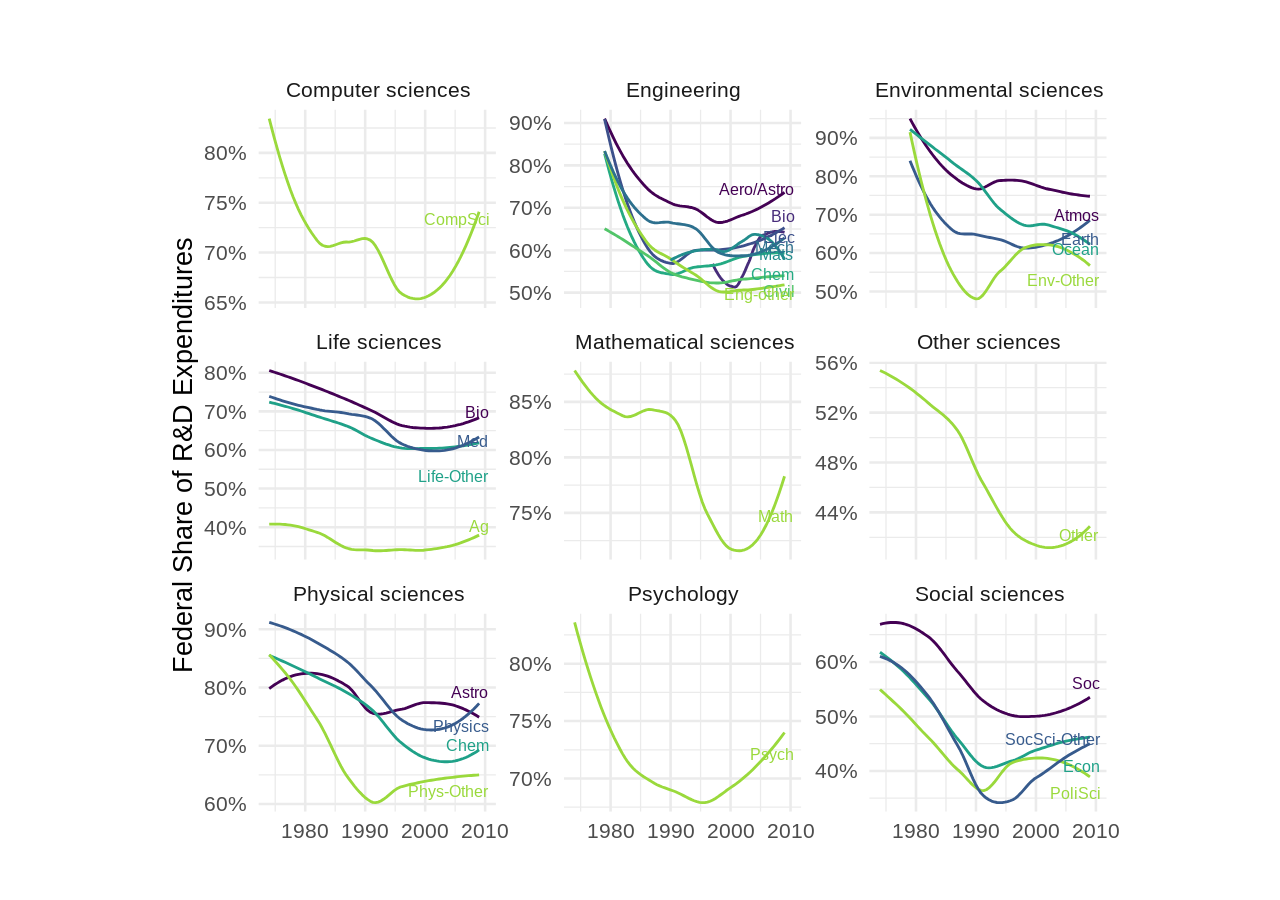
==== outputs/federal_share_by_field.html @ 220e862a "updates to data for figs 1-2 and table 1. The use of all$ in the filter accidentally kept only field" ====
<!DOCTYPE html>
<html>
<head>
<meta charset="utf-8" />
<title>girafe</title>
<style type="text/css">@layer htmltools {
.html-fill-container {
display: flex;
flex-direction: column;

min-height: 0;
min-width: 0;
}
.html-fill-container > .html-fill-item {

flex: 1 1 auto;
min-height: 0;
min-width: 0;
}
.html-fill-container > :not(.html-fill-item) {

flex: 0 0 auto;
}
}
</style>
<script>(function() {
  // If window.HTMLWidgets is already defined, then use it; otherwise create a
  // new object. This allows preceding code to set options that affect the
  // initialization process (though none currently exist).
  window.HTMLWidgets = window.HTMLWidgets || {};

  // See if we're running in a viewer pane. If not, we're in a web browser.
  var viewerMode = window.HTMLWidgets.viewerMode =
      /\bviewer_pane=1\b/.test(window.location);

  // See if we're running in Shiny mode. If not, it's a static document.
  // Note that static widgets can appear in both Shiny and static modes, but
  // obviously, Shiny widgets can only appear in Shiny apps/documents.
  var shinyMode = window.HTMLWidgets.shinyMode =
      typeof(window.Shiny) !== "undefined" && !!window.Shiny.outputBindings;

  // We can't count on jQuery being available, so we implement our own
  // version if necessary.
  function querySelectorAll(scope, selector) {
    if (typeof(jQuery) !== "undefined" && scope instanceof jQuery) {
      return scope.find(selector);
    }
    if (scope.querySelectorAll) {
      return scope.querySelectorAll(selector);
    }
  }

  function asArray(value) {
    if (value === null)
      return [];
    if ($.isArray(value))
      return value;
    return [value];
  }

  // Implement jQuery's extend
  function extend(target /*, ... */) {
    if (arguments.length == 1) {
      return target;
    }
    for (var i = 1; i < arguments.length; i++) {
      var source = arguments[i];
      for (var prop in source) {
        if (source.hasOwnProperty(prop)) {
          target[prop] = source[prop];
        }
      }
    }
    return target;
  }

  // IE8 doesn't support Array.forEach.
  function forEach(values, callback, thisArg) {
    if (values.forEach) {
      values.forEach(callback, thisArg);
    } else {
      for (var i = 0; i < values.length; i++) {
        callback.call(thisArg, values[i], i, values);
      }
    }
  }

  // Replaces the specified method with the return value of funcSource.
  //
  // Note that funcSource should not BE the new method, it should be a function
  // that RETURNS the new method. funcSource receives a single argument that is
  // the overridden method, it can be called from the new method. The overridden
  // method can be called like a regular function, it has the target permanently
  // bound to it so "this" will work correctly.
  function overrideMethod(target, methodName, funcSource) {
    var superFunc = target[methodName] || function() {};
    var superFuncBound = function() {
      return superFunc.apply(target, arguments);
    };
    target[methodName] = funcSource(superFuncBound);
  }

  // Add a method to delegator that, when invoked, calls
  // delegatee.methodName. If there is no such method on
  // the delegatee, but there was one on delegator before
  // delegateMethod was called, then the original version
  // is invoked instead.
  // For example:
  //
  // var a = {
  //   method1: function() { console.log('a1'); }
  //   method2: function() { console.log('a2'); }
  // };
  // var b = {
  //   method1: function() { console.log('b1'); }
  // };
  // delegateMethod(a, b, "method1");
  // delegateMethod(a, b, "method2");
  // a.method1();
  // a.method2();
  //
  // The output would be "b1", "a2".
  function delegateMethod(delegator, delegatee, methodName) {
    var inherited = delegator[methodName];
    delegator[methodName] = function() {
      var target = delegatee;
      var method = delegatee[methodName];

      // The method doesn't exist on the delegatee. Instead,
      // call the method on the delegator, if it exists.
      if (!method) {
        target = delegator;
        method = inherited;
      }

      if (method) {
        return method.apply(target, arguments);
      }
    };
  }

  // Implement a vague facsimilie of jQuery's data method
  function elementData(el, name, value) {
    if (arguments.length == 2) {
      return el["htmlwidget_data_" + name];
    } else if (arguments.length == 3) {
      el["htmlwidget_data_" + name] = value;
      return el;
    } else {
      throw new Error("Wrong number of arguments for elementData: " +
        arguments.length);
    }
  }

  // http://stackoverflow.com/questions/3446170/escape-string-for-use-in-javascript-regex
  function escapeRegExp(str) {
    return str.replace(/[\-\[\]\/\{\}\(\)\*\+\?\.\\\^\$\|]/g, "\\$&");
  }

  function hasClass(el, className) {
    var re = new RegExp("\\b" + escapeRegExp(className) + "\\b");
    return re.test(el.className);
  }

  // elements - array (or array-like object) of HTML elements
  // className - class name to test for
  // include - if true, only return elements with given className;
  //   if false, only return elements *without* given className
  function filterByClass(elements, className, include) {
    var results = [];
    for (var i = 0; i < elements.length; i++) {
      if (hasClass(elements[i], className) == include)
        results.push(elements[i]);
    }
    return results;
  }

  function on(obj, eventName, func) {
    if (obj.addEventListener) {
      obj.addEventListener(eventName, func, false);
    } else if (obj.attachEvent) {
      obj.attachEvent(eventName, func);
    }
  }

  function off(obj, eventName, func) {
    if (obj.removeEventListener)
      obj.removeEventListener(eventName, func, false);
    else if (obj.detachEvent) {
      obj.detachEvent(eventName, func);
    }
  }

  // Translate array of values to top/right/bottom/left, as usual with
  // the "padding" CSS property
  // https://developer.mozilla.org/en-US/docs/Web/CSS/padding
  function unpackPadding(value) {
    if (typeof(value) === "number")
      value = [value];
    if (value.length === 1) {
      return {top: value[0], right: value[0], bottom: value[0], left: value[0]};
    }
    if (value.length === 2) {
      return {top: value[0], right: value[1], bottom: value[0], left: value[1]};
    }
    if (value.length === 3) {
      return {top: value[0], right: value[1], bottom: value[2], left: value[1]};
    }
    if (value.length === 4) {
      return {top: value[0], right: value[1], bottom: value[2], left: value[3]};
    }
  }

  // Convert an unpacked padding object to a CSS value
  function paddingToCss(paddingObj) {
    return paddingObj.top + "px " + paddingObj.right + "px " + paddingObj.bottom + "px " + paddingObj.left + "px";
  }

  // Makes a number suitable for CSS
  function px(x) {
    if (typeof(x) === "number")
      return x + "px";
    else
      return x;
  }

  // Retrieves runtime widget sizing information for an element.
  // The return value is either null, or an object with fill, padding,
  // defaultWidth, defaultHeight fields.
  function sizingPolicy(el) {
    var sizingEl = document.querySelector("script[data-for='" + el.id + "'][type='application/htmlwidget-sizing']");
    if (!sizingEl)
      return null;
    var sp = JSON.parse(sizingEl.textContent || sizingEl.text || "{}");
    if (viewerMode) {
      return sp.viewer;
    } else {
      return sp.browser;
    }
  }

  // @param tasks Array of strings (or falsy value, in which case no-op).
  //   Each element must be a valid JavaScript expression that yields a
  //   function. Or, can be an array of objects with "code" and "data"
  //   properties; in this case, the "code" property should be a string
  //   of JS that's an expr that yields a function, and "data" should be
  //   an object that will be added as an additional argument when that
  //   function is called.
  // @param target The object that will be "this" for each function
  //   execution.
  // @param args Array of arguments to be passed to the functions. (The
  //   same arguments will be passed to all functions.)
  function evalAndRun(tasks, target, args) {
    if (tasks) {
      forEach(tasks, function(task) {
        var theseArgs = args;
        if (typeof(task) === "object") {
          theseArgs = theseArgs.concat([task.data]);
          task = task.code;
        }
        var taskFunc = tryEval(task);
        if (typeof(taskFunc) !== "function") {
          throw new Error("Task must be a function! Source:\n" + task);
        }
        taskFunc.apply(target, theseArgs);
      });
    }
  }

  // Attempt eval() both with and without enclosing in parentheses.
  // Note that enclosing coerces a function declaration into
  // an expression that eval() can parse
  // (otherwise, a SyntaxError is thrown)
  function tryEval(code) {
    var result = null;
    try {
      result = eval("(" + code + ")");
    } catch(error) {
      if (!(error instanceof SyntaxError)) {
        throw error;
      }
      try {
        result = eval(code);
      } catch(e) {
        if (e instanceof SyntaxError) {
          throw error;
        } else {
          throw e;
        }
      }
    }
    return result;
  }

  function initSizing(el) {
    var sizing = sizingPolicy(el);
    if (!sizing)
      return;

    var cel = document.getElementById("htmlwidget_container");
    if (!cel)
      return;

    if (typeof(sizing.padding) !== "undefined") {
      document.body.style.margin = "0";
      document.body.style.padding = paddingToCss(unpackPadding(sizing.padding));
    }

    if (sizing.fill) {
      document.body.style.overflow = "hidden";
      document.body.style.width = "100%";
      document.body.style.height = "100%";
      document.documentElement.style.width = "100%";
      document.documentElement.style.height = "100%";
      cel.style.position = "absolute";
      var pad = unpackPadding(sizing.padding);
      cel.style.top = pad.top + "px";
      cel.style.right = pad.right + "px";
      cel.style.bottom = pad.bottom + "px";
      cel.style.left = pad.left + "px";
      el.style.width = "100%";
      el.style.height = "100%";

      return {
        getWidth: function() { return cel.getBoundingClientRect().width; },
        getHeight: function() { return cel.getBoundingClientRect().height; }
      };

    } else {
      el.style.width = px(sizing.width);
      el.style.height = px(sizing.height);

      return {
        getWidth: function() { return cel.getBoundingClientRect().width; },
        getHeight: function() { return cel.getBoundingClientRect().height; }
      };
    }
  }

  // Default implementations for methods
  var defaults = {
    find: function(scope) {
      return querySelectorAll(scope, "." + this.name);
    },
    renderError: function(el, err) {
      var $el = $(el);

      this.clearError(el);

      // Add all these error classes, as Shiny does
      var errClass = "shiny-output-error";
      if (err.type !== null) {
        // use the classes of the error condition as CSS class names
        errClass = errClass + " " + $.map(asArray(err.type), function(type) {
          return errClass + "-" + type;
        }).join(" ");
      }
      errClass = errClass + " htmlwidgets-error";

      // Is el inline or block? If inline or inline-block, just display:none it
      // and add an inline error.
      var display = $el.css("display");
      $el.data("restore-display-mode", display);

      if (display === "inline" || display === "inline-block") {
        $el.hide();
        if (err.message !== "") {
          var errorSpan = $("<span>").addClass(errClass);
          errorSpan.text(err.message);
          $el.after(errorSpan);
        }
      } else if (display === "block") {
        // If block, add an error just after the el, set visibility:none on the
        // el, and position the error to be on top of the el.
        // Mark it with a unique ID and CSS class so we can remove it later.
        $el.css("visibility", "hidden");
        if (err.message !== "") {
          var errorDiv = $("<div>").addClass(errClass).css("position", "absolute")
            .css("top", el.offsetTop)
            .css("left", el.offsetLeft)
            // setting width can push out the page size, forcing otherwise
            // unnecessary scrollbars to appear and making it impossible for
            // the element to shrink; so use max-width instead
            .css("maxWidth", el.offsetWidth)
            .css("height", el.offsetHeight);
          errorDiv.text(err.message);
          $el.after(errorDiv);

          // Really dumb way to keep the size/position of the error in sync with
          // the parent element as the window is resized or whatever.
          var intId = setInterval(function() {
            if (!errorDiv[0].parentElement) {
              clearInterval(intId);
              return;
            }
            errorDiv
              .css("top", el.offsetTop)
              .css("left", el.offsetLeft)
              .css("maxWidth", el.offsetWidth)
              .css("height", el.offsetHeight);
          }, 500);
        }
      }
    },
    clearError: function(el) {
      var $el = $(el);
      var display = $el.data("restore-display-mode");
      $el.data("restore-display-mode", null);

      if (display === "inline" || display === "inline-block") {
        if (display)
          $el.css("display", display);
        $(el.nextSibling).filter(".htmlwidgets-error").remove();
      } else if (display === "block"){
        $el.css("visibility", "inherit");
        $(el.nextSibling).filter(".htmlwidgets-error").remove();
      }
    },
    sizing: {}
  };

  // Called by widget bindings to register a new type of widget. The definition
  // object can contain the following properties:
  // - name (required) - A string indicating the binding name, which will be
  //   used by default as the CSS classname to look for.
  // - initialize (optional) - A function(el) that will be called once per
  //   widget element; if a value is returned, it will be passed as the third
  //   value to renderValue.
  // - renderValue (required) - A function(el, data, initValue) that will be
  //   called with data. Static contexts will cause this to be called once per
  //   element; Shiny apps will cause this to be called multiple times per
  //   element, as the data changes.
  window.HTMLWidgets.widget = function(definition) {
    if (!definition.name) {
      throw new Error("Widget must have a name");
    }
    if (!definition.type) {
      throw new Error("Widget must have a type");
    }
    // Currently we only support output widgets
    if (definition.type !== "output") {
      throw new Error("Unrecognized widget type '" + definition.type + "'");
    }
    // TODO: Verify that .name is a valid CSS classname

    // Support new-style instance-bound definitions. Old-style class-bound
    // definitions have one widget "object" per widget per type/class of
    // widget; the renderValue and resize methods on such widget objects
    // take el and instance arguments, because the widget object can't
    // store them. New-style instance-bound definitions have one widget
    // object per widget instance; the definition that's passed in doesn't
    // provide renderValue or resize methods at all, just the single method
    //   factory(el, width, height)
    // which returns an object that has renderValue(x) and resize(w, h).
    // This enables a far more natural programming style for the widget
    // author, who can store per-instance state using either OO-style
    // instance fields or functional-style closure variables (I guess this
    // is in contrast to what can only be called C-style pseudo-OO which is
    // what we required before).
    if (definition.factory) {
      definition = createLegacyDefinitionAdapter(definition);
    }

    if (!definition.renderValue) {
      throw new Error("Widget must have a renderValue function");
    }

    // For static rendering (non-Shiny), use a simple widget registration
    // scheme. We also use this scheme for Shiny apps/documents that also
    // contain static widgets.
    window.HTMLWidgets.widgets = window.HTMLWidgets.widgets || [];
    // Merge defaults into the definition; don't mutate the original definition.
    var staticBinding = extend({}, defaults, definition);
    overrideMethod(staticBinding, "find", function(superfunc) {
      return function(scope) {
        var results = superfunc(scope);
        // Filter out Shiny outputs, we only want the static kind
        return filterByClass(results, "html-widget-output", false);
      };
    });
    window.HTMLWidgets.widgets.push(staticBinding);

    if (shinyMode) {
      // Shiny is running. Register the definition with an output binding.
      // The definition itself will not be the output binding, instead
      // we will make an output binding object that delegates to the
      // definition. This is because we foolishly used the same method
      // name (renderValue) for htmlwidgets definition and Shiny bindings
      // but they actually have quite different semantics (the Shiny
      // bindings receive data that includes lots of metadata that it
      // strips off before calling htmlwidgets renderValue). We can't
      // just ignore the difference because in some widgets it's helpful
      // to call this.renderValue() from inside of resize(), and if
      // we're not delegating, then that call will go to the Shiny
      // version instead of the htmlwidgets version.

      // Merge defaults with definition, without mutating either.
      var bindingDef = extend({}, defaults, definition);

      // This object will be our actual Shiny binding.
      var shinyBinding = new Shiny.OutputBinding();

      // With a few exceptions, we'll want to simply use the bindingDef's
      // version of methods if they are available, otherwise fall back to
      // Shiny's defaults. NOTE: If Shiny's output bindings gain additional
      // methods in the future, and we want them to be overrideable by
      // HTMLWidget binding definitions, then we'll need to add them to this
      // list.
      delegateMethod(shinyBinding, bindingDef, "getId");
      delegateMethod(shinyBinding, bindingDef, "onValueChange");
      delegateMethod(shinyBinding, bindingDef, "onValueError");
      delegateMethod(shinyBinding, bindingDef, "renderError");
      delegateMethod(shinyBinding, bindingDef, "clearError");
      delegateMethod(shinyBinding, bindingDef, "showProgress");

      // The find, renderValue, and resize are handled differently, because we
      // want to actually decorate the behavior of the bindingDef methods.

      shinyBinding.find = function(scope) {
        var results = bindingDef.find(scope);

        // Only return elements that are Shiny outputs, not static ones
        var dynamicResults = results.filter(".html-widget-output");

        // It's possible that whatever caused Shiny to think there might be
        // new dynamic outputs, also caused there to be new static outputs.
        // Since there might be lots of different htmlwidgets bindings, we
        // schedule execution for later--no need to staticRender multiple
        // times.
        if (results.length !== dynamicResults.length)
          scheduleStaticRender();

        return dynamicResults;
      };

      // Wrap renderValue to handle initialization, which unfortunately isn't
      // supported natively by Shiny at the time of this writing.

      shinyBinding.renderValue = function(el, data) {
        Shiny.renderDependencies(data.deps);
        // Resolve strings marked as javascript literals to objects
        if (!(data.evals instanceof Array)) data.evals = [data.evals];
        for (var i = 0; data.evals && i < data.evals.length; i++) {
          window.HTMLWidgets.evaluateStringMember(data.x, data.evals[i]);
        }
        if (!bindingDef.renderOnNullValue) {
          if (data.x === null) {
            el.style.visibility = "hidden";
            return;
          } else {
            el.style.visibility = "inherit";
          }
        }
        if (!elementData(el, "initialized")) {
          initSizing(el);

          elementData(el, "initialized", true);
          if (bindingDef.initialize) {
            var rect = el.getBoundingClientRect();
            var result = bindingDef.initialize(el, rect.width, rect.height);
            elementData(el, "init_result", result);
          }
        }
        bindingDef.renderValue(el, data.x, elementData(el, "init_result"));
        evalAndRun(data.jsHooks.render, elementData(el, "init_result"), [el, data.x]);
      };

      // Only override resize if bindingDef implements it
      if (bindingDef.resize) {
        shinyBinding.resize = function(el, width, height) {
          // Shiny can call resize before initialize/renderValue have been
          // called, which doesn't make sense for widgets.
          if (elementData(el, "initialized")) {
            bindingDef.resize(el, width, height, elementData(el, "init_result"));
          }
        };
      }

      Shiny.outputBindings.register(shinyBinding, bindingDef.name);
    }
  };

  var scheduleStaticRenderTimerId = null;
  function scheduleStaticRender() {
    if (!scheduleStaticRenderTimerId) {
      scheduleStaticRenderTimerId = setTimeout(function() {
        scheduleStaticRenderTimerId = null;
        window.HTMLWidgets.staticRender();
      }, 1);
    }
  }

  // Render static widgets after the document finishes loading
  // Statically render all elements that are of this widget's class
  window.HTMLWidgets.staticRender = function() {
    var bindings = window.HTMLWidgets.widgets || [];
    forEach(bindings, function(binding) {
      var matches = binding.find(document.documentElement);
      forEach(matches, function(el) {
        var sizeObj = initSizing(el, binding);

        var getSize = function(el) {
          if (sizeObj) {
            return {w: sizeObj.getWidth(), h: sizeObj.getHeight()}
          } else {
            var rect = el.getBoundingClientRect();
            return {w: rect.width, h: rect.height}
          }
        };

        if (hasClass(el, "html-widget-static-bound"))
          return;
        el.className = el.className + " html-widget-static-bound";

        var initResult;
        if (binding.initialize) {
          var size = getSize(el);
          initResult = binding.initialize(el, size.w, size.h);
          elementData(el, "init_result", initResult);
        }

        if (binding.resize) {
          var lastSize = getSize(el);
          var resizeHandler = function(e) {
            var size = getSize(el);
            if (size.w === 0 && size.h === 0)
              return;
            if (size.w === lastSize.w && size.h === lastSize.h)
              return;
            lastSize = size;
            binding.resize(el, size.w, size.h, initResult);
          };

          on(window, "resize", resizeHandler);

          // This is needed for cases where we're running in a Shiny
          // app, but the widget itself is not a Shiny output, but
          // rather a simple static widget. One example of this is
          // an rmarkdown document that has runtime:shiny and widget
          // that isn't in a render function. Shiny only knows to
          // call resize handlers for Shiny outputs, not for static
          // widgets, so we do it ourselves.
          if (window.jQuery) {
            window.jQuery(document).on(
              "shown.htmlwidgets shown.bs.tab.htmlwidgets shown.bs.collapse.htmlwidgets",
              resizeHandler
            );
            window.jQuery(document).on(
              "hidden.htmlwidgets hidden.bs.tab.htmlwidgets hidden.bs.collapse.htmlwidgets",
              resizeHandler
            );
          }

          // This is needed for the specific case of ioslides, which
          // flips slides between display:none and display:block.
          // Ideally we would not have to have ioslide-specific code
          // here, but rather have ioslides raise a generic event,
          // but the rmarkdown package just went to CRAN so the
          // window to getting that fixed may be long.
          if (window.addEventListener) {
            // It's OK to limit this to window.addEventListener
            // browsers because ioslides itself only supports
            // such browsers.
            on(document, "slideenter", resizeHandler);
            on(document, "slideleave", resizeHandler);
          }
        }

        var scriptData = document.querySelector("script[data-for='" + el.id + "'][type='application/json']");
        if (scriptData) {
          var data = JSON.parse(scriptData.textContent || scriptData.text);
          // Resolve strings marked as javascript literals to objects
          if (!(data.evals instanceof Array)) data.evals = [data.evals];
          for (var k = 0; data.evals && k < data.evals.length; k++) {
            window.HTMLWidgets.evaluateStringMember(data.x, data.evals[k]);
          }
          binding.renderValue(el, data.x, initResult);
          evalAndRun(data.jsHooks.render, initResult, [el, data.x]);
        }
      });
    });

    invokePostRenderHandlers();
  }


  function has_jQuery3() {
    if (!window.jQuery) {
      return false;
    }
    var $version = window.jQuery.fn.jquery;
    var $major_version = parseInt($version.split(".")[0]);
    return $major_version >= 3;
  }

  /*
  / Shiny 1.4 bumped jQuery from 1.x to 3.x which means jQuery's
  / on-ready handler (i.e., $(fn)) is now asyncronous (i.e., it now
  / really means $(setTimeout(fn)).
  / https://jquery.com/upgrade-guide/3.0/#breaking-change-document-ready-handlers-are-now-asynchronous
  /
  / Since Shiny uses $() to schedule initShiny, shiny>=1.4 calls initShiny
  / one tick later than it did before, which means staticRender() is
  / called renderValue() earlier than (advanced) widget authors might be expecting.
  / https://github.com/rstudio/shiny/issues/2630
  /
  / For a concrete example, leaflet has some methods (e.g., updateBounds)
  / which reference Shiny methods registered in initShiny (e.g., setInputValue).
  / Since leaflet is privy to this life-cycle, it knows to use setTimeout() to
  / delay execution of those methods (until Shiny methods are ready)
  / https://github.com/rstudio/leaflet/blob/18ec981/javascript/src/index.js#L266-L268
  /
  / Ideally widget authors wouldn't need to use this setTimeout() hack that
  / leaflet uses to call Shiny methods on a staticRender(). In the long run,
  / the logic initShiny should be broken up so that method registration happens
  / right away, but binding happens later.
  */
  function maybeStaticRenderLater() {
    if (shinyMode && has_jQuery3()) {
      window.jQuery(window.HTMLWidgets.staticRender);
    } else {
      window.HTMLWidgets.staticRender();
    }
  }

  if (document.addEventListener) {
    document.addEventListener("DOMContentLoaded", function() {
      document.removeEventListener("DOMContentLoaded", arguments.callee, false);
      maybeStaticRenderLater();
    }, false);
  } else if (document.attachEvent) {
    document.attachEvent("onreadystatechange", function() {
      if (document.readyState === "complete") {
        document.detachEvent("onreadystatechange", arguments.callee);
        maybeStaticRenderLater();
      }
    });
  }


  window.HTMLWidgets.getAttachmentUrl = function(depname, key) {
    // If no key, default to the first item
    if (typeof(key) === "undefined")
      key = 1;

    var link = document.getElementById(depname + "-" + key + "-attachment");
    if (!link) {
      throw new Error("Attachment " + depname + "/" + key + " not found in document");
    }
    return link.getAttribute("href");
  };

  window.HTMLWidgets.dataframeToD3 = function(df) {
    var names = [];
    var length;
    for (var name in df) {
        if (df.hasOwnProperty(name))
            names.push(name);
        if (typeof(df[name]) !== "object" || typeof(df[name].length) === "undefined") {
            throw new Error("All fields must be arrays");
        } else if (typeof(length) !== "undefined" && length !== df[name].length) {
            throw new Error("All fields must be arrays of the same length");
        }
        length = df[name].length;
    }
    var results = [];
    var item;
    for (var row = 0; row < length; row++) {
        item = {};
        for (var col = 0; col < names.length; col++) {
            item[names[col]] = df[names[col]][row];
        }
        results.push(item);
    }
    return results;
  };

  window.HTMLWidgets.transposeArray2D = function(array) {
      if (array.length === 0) return array;
      var newArray = array[0].map(function(col, i) {
          return array.map(function(row) {
              return row[i]
          })
      });
      return newArray;
  };
  // Split value at splitChar, but allow splitChar to be escaped
  // using escapeChar. Any other characters escaped by escapeChar
  // will be included as usual (including escapeChar itself).
  function splitWithEscape(value, splitChar, escapeChar) {
    var results = [];
    var escapeMode = false;
    var currentResult = "";
    for (var pos = 0; pos < value.length; pos++) {
      if (!escapeMode) {
        if (value[pos] === splitChar) {
          results.push(currentResult);
          currentResult = "";
        } else if (value[pos] === escapeChar) {
          escapeMode = true;
        } else {
          currentResult += value[pos];
        }
      } else {
        currentResult += value[pos];
        escapeMode = false;
      }
    }
    if (currentResult !== "") {
      results.push(currentResult);
    }
    return results;
  }
  // Function authored by Yihui/JJ Allaire
  window.HTMLWidgets.evaluateStringMember = function(o, member) {
    var parts = splitWithEscape(member, '.', '\\');
    for (var i = 0, l = parts.length; i < l; i++) {
      var part = parts[i];
      // part may be a character or 'numeric' member name
      if (o !== null && typeof o === "object" && part in o) {
        if (i == (l - 1)) { // if we are at the end of the line then evalulate
          if (typeof o[part] === "string")
            o[part] = tryEval(o[part]);
        } else { // otherwise continue to next embedded object
          o = o[part];
        }
      }
    }
  };

  // Retrieve the HTMLWidget instance (i.e. the return value of an
  // HTMLWidget binding's initialize() or factory() function)
  // associated with an element, or null if none.
  window.HTMLWidgets.getInstance = function(el) {
    return elementData(el, "init_result");
  };

  // Finds the first element in the scope that matches the selector,
  // and returns the HTMLWidget instance (i.e. the return value of
  // an HTMLWidget binding's initialize() or factory() function)
  // associated with that element, if any. If no element matches the
  // selector, or the first matching element has no HTMLWidget
  // instance associated with it, then null is returned.
  //
  // The scope argument is optional, and defaults to window.document.
  window.HTMLWidgets.find = function(scope, selector) {
    if (arguments.length == 1) {
      selector = scope;
      scope = document;
    }

    var el = scope.querySelector(selector);
    if (el === null) {
      return null;
    } else {
      return window.HTMLWidgets.getInstance(el);
    }
  };

  // Finds all elements in the scope that match the selector, and
  // returns the HTMLWidget instances (i.e. the return values of
  // an HTMLWidget binding's initialize() or factory() function)
  // associated with the elements, in an array. If elements that
  // match the selector don't have an associated HTMLWidget
  // instance, the returned array will contain nulls.
  //
  // The scope argument is optional, and defaults to window.document.
  window.HTMLWidgets.findAll = function(scope, selector) {
    if (arguments.length == 1) {
      selector = scope;
      scope = document;
    }

    var nodes = scope.querySelectorAll(selector);
    var results = [];
    for (var i = 0; i < nodes.length; i++) {
      results.push(window.HTMLWidgets.getInstance(nodes[i]));
    }
    return results;
  };

  var postRenderHandlers = [];
  function invokePostRenderHandlers() {
    while (postRenderHandlers.length) {
      var handler = postRenderHandlers.shift();
      if (handler) {
        handler();
      }
    }
  }

  // Register the given callback function to be invoked after the
  // next time static widgets are rendered.
  window.HTMLWidgets.addPostRenderHandler = function(callback) {
    postRenderHandlers.push(callback);
  };

  // Takes a new-style instance-bound definition, and returns an
  // old-style class-bound definition. This saves us from having
  // to rewrite all the logic in this file to accomodate both
  // types of definitions.
  function createLegacyDefinitionAdapter(defn) {
    var result = {
      name: defn.name,
      type: defn.type,
      initialize: function(el, width, height) {
        return defn.factory(el, width, height);
      },
      renderValue: function(el, x, instance) {
        return instance.renderValue(x);
      },
      resize: function(el, width, height, instance) {
        return instance.resize(width, height);
      }
    };

    if (defn.find)
      result.find = defn.find;
    if (defn.renderError)
      result.renderError = defn.renderError;
    if (defn.clearError)
      result.clearError = defn.clearError;

    return result;
  }
})();
</script>
<style type="text/css">.girafe {
margin-left: auto;
margin-right: auto;
}
.girafe_container_std {
margin-left: auto;
margin-right: auto;
position: relative;
text-align: center;
}
.girafe_container_ie {
height: 0;
}
.girafe_svg_ie {
position: absolute;
top: 0;
left: 0;
}
.ggiraph-toolbar {
background-color: rgb(255, 255, 255);
background-color: rgba(255, 255, 255, 0.3);
border-radius: 5px;
padding: 2px;
}
.ggiraph-toolbar-floating {
position: absolute;
opacity: 0;
}
.ggiraph-toolbar-top,
.ggiraph-toolbar-bottom {
text-align: center;
}
.ggiraph-toolbar-topleft,
.ggiraph-toolbar-bottomleft {
text-align: left;
}
.ggiraph-toolbar-topright,
.ggiraph-toolbar-bottomright {
text-align: right;
}
.ggiraph-toolbar-floating-top {
top: 3px;
right: 0;
left: 0;
}
.ggiraph-toolbar-floating-topleft {
top: 3px;
left: 3px;
}
.ggiraph-toolbar-floating-topright {
top: 3px;
right: 3px;
}
.ggiraph-toolbar-floating-bottom {
bottom: 3px;
right: 0;
left: 0;
}
.ggiraph-toolbar-floating-bottomleft {
left: 3px;
bottom: 3px;
}
.ggiraph-toolbar-floating-bottomright {
right: 3px;
bottom: 3px;
}
.ggiraph-toolbar-block {
display: inline-block;
}
.ggiraph-toolbar-block:not(:last-child) {
margin-right: 10px;
}
.ggiraph-toolbar-icon {
display: inline-block;
cursor: pointer;
border: 0;
padding: 0;
margin: 0;
width: 15pt;
height: 15pt;
}
.ggiraph-toolbar-icon:not(:last-child) {
margin-right: 3px;
}
.ggiraph-toolbar-icon svg {
pointer-events: none;
}
.ggiraph-toolbar-icon.drop {
stroke: #e30c37;
fill: #e30c37;
}
.ggiraph-toolbar-icon.drop:hover {
stroke: #333;
fill: #333;
}
.ggiraph-toolbar-icon.neutral {
stroke: #069;
fill: #069;
}
.ggiraph-toolbar-icon.neutral:hover {
stroke: #333;
fill: #333;
}
.ggiraph-svg .lasso path {
stroke: rgb(80, 80, 80);
stroke-width: 1px;
}
.ggiraph-svg .lasso .drawn {
fill-opacity: 0.05;
}
.ggiraph-svg .lasso .loop_close {
fill: none;
stroke-dasharray: 4, 4;
}
.ggiraph-svg .lasso .origin {
fill: #333;
fill-opacity: 0.5;
}
.ggiraph-svg .dragrect rect {
stroke: rgb(80, 80, 80);
stroke-width: 1px;
fill-opacity: 0.05;
}

.ggiraph-svg .ggiraph-svg-rootg circle:not([id]),
.ggiraph-svg .ggiraph-svg-rootg image:not([id]),
.ggiraph-svg .ggiraph-svg-rootg line:not([id]),
.ggiraph-svg .ggiraph-svg-rootg path:not([id]),
.ggiraph-svg .ggiraph-svg-rootg polygon:not([id]),
.ggiraph-svg .ggiraph-svg-rootg polyline:not([id]),
.ggiraph-svg .ggiraph-svg-rootg rect:not([id]):not(.ggiraph-svg-bg),
.ggiraph-svg .ggiraph-svg-rootg text:not([id]) {
pointer-events: none;
}

.ggiraph-svg .ggiraph-svg-rootg [id] {
pointer-events: all;
}

.ggiraph-fullscreen-modal {
position: fixed;
inset: 0;
background-color: rgba(0, 0, 0, 0.85);
display: flex;
align-items: center;
justify-content: center;
}
.ggiraph-fullscreen-content {
position: relative;
height: 90vw;
max-height: 90vh;
background-color: white;
border-radius: 8px;
padding: 20px;
display: flex;
align-items: center;
justify-content: center;
}
.ggiraph-fullscreen-close {
position: absolute;
top: 10px;
right: 10px;
width: 32px;
height: 32px;
border: none;
background: #f0f0f0;
border-radius: 50%;
cursor: pointer;
font-size: 20px;
line-height: 1;
display: flex;
align-items: center;
justify-content: center;
}
.ggiraph-fullscreen-close:hover {
background-color: #e30c37;
color: white;
}
</style>
<script>(()=>{var t={146(t,e){"use strict";var n;!function(){var i=e||{}||this||window;void 0===(n=function(){return i}.apply(e,[]))||(t.exports=n),i.default=i;var r="http://www.w3.org/2000/xmlns/",s="http://www.w3.org/2000/svg",o=/url\(["']?(.+?)["']?\)/,a={woff2:"font/woff2",woff:"font/woff",otf:"application/x-font-opentype",ttf:"application/x-font-ttf",eot:"application/vnd.ms-fontobject",sfnt:"application/font-sfnt",svg:"image/svg+xml"},l=function(t){return t instanceof HTMLElement||t instanceof SVGElement},h=function(t){if(!l(t))throw new Error("an HTMLElement or SVGElement is required; got "+t)},u=function(t){return new Promise(function(e,n){l(t)?e(t):n(new Error("an HTMLElement or SVGElement is required; got "+t))})},c=function(t,e,n){var i=t.viewBox&&t.viewBox.baseVal&&t.viewBox.baseVal[n]||null!==e.getAttribute(n)&&!e.getAttribute(n).match(/%$/)&&parseInt(e.getAttribute(n))||t.getBoundingClientRect()[n]||parseInt(e.style[n])||parseInt(window.getComputedStyle(t).getPropertyValue(n));return null==i||isNaN(parseFloat(i))?0:i},f=function(t){for(var e=window.atob(t.split(",")[1]),n=t.split(",")[0].split(":")[1].split(";")[0],i=new ArrayBuffer(e.length),r=new Uint8Array(i),s=0;s<e.length;s++)r[s]=e.charCodeAt(s);return new Blob([i],{type:n})},d={},p=null,m=function(t,e){var n=e||{},i=n.selectorRemap,r=n.modifyStyle,s=n.modifyCss,l=n.fonts,h=n.excludeUnusedCss,u=s||function(t,e){return(i?i(t):t)+"{"+(r?r(e):e)+"}\n"},c=[],f=void 0===l,m=l||[];return(p||(p=Array.from(document.styleSheets).map(function(t){try{return{rules:t.cssRules,href:t.href}}catch(e){return console.warn("Stylesheet could not be loaded: "+t.href,e),{}}}))).forEach(function(e){var n=e.rules,i=e.href;n&&Array.from(n).forEach(function(e){if(void 0!==e.style)if(function(t,e){if(e)try{return t.querySelector(e)||t.parentNode&&t.parentNode.querySelector(e)}catch(t){console.warn('Invalid CSS selector "'+e+'"',t)}}(t,e.selectorText))c.push(u(e.selectorText,e.style.cssText));else if(f&&e.cssText.match(/^@font-face/)){var n=function(t,e){var n=t.cssText.match(o),i=n&&n[1]||"";if(i&&!i.match(/^data:/)&&"about:blank"!==i){var r,s,l=i.startsWith("../")?e+"/../"+i:i.startsWith("./")?e+"/."+i:i;return{text:t.cssText,format:(r=l,s=Object.keys(a).filter(function(t){return r.indexOf("."+t)>0}).map(function(t){return a[t]}),s?s[0]:(console.error("Unknown font format for "+r+". Fonts may not be working correctly."),"application/octet-stream")),url:l}}}(e,i);n&&m.push(n)}else h||c.push(e.cssText)})}),function(t){return Promise.all(t.map(function(t){return new Promise(function(e,n){if(d[t.url])return e(d[t.url]);var i=new XMLHttpRequest;i.addEventListener("load",function(){var n=function(t){for(var e="",n=new Uint8Array(t),i=0;i<n.byteLength;i++)e+=String.fromCharCode(n[i]);return window.btoa(e)}(i.response),r=t.text.replace(o,'url("data:'+t.format+";base64,"+n+'")')+"\n";d[t.url]=r,e(r)}),i.addEventListener("error",function(n){console.warn("Failed to load font from: "+t.url,n),d[t.url]=null,e(null)}),i.addEventListener("abort",function(n){console.warn("Aborted loading font from: "+t.url,n),e(null)}),i.open("GET",t.url),i.responseType="arraybuffer",i.send()})})).then(function(t){return t.filter(function(t){return t}).join("")})}(m).then(function(t){return c.join("\n")+t})},g=function(){if(!navigator.msSaveOrOpenBlob&&!("download"in document.createElement("a")))return{popup:window.open()}};i.prepareSvg=function(t,e,n){h(t);var i=e||{},o=i.left,a=void 0===o?0:o,l=i.top,u=void 0===l?0:l,f=i.width,d=i.height,p=i.scale,g=void 0===p?1:p,y=i.responsive,v=void 0!==y&&y,w=i.excludeCss,x=void 0!==w&&w;return function(t){return Promise.all(Array.from(t.querySelectorAll("image")).map(function(t){var e,n=t.getAttributeNS("http://www.w3.org/1999/xlink","href")||t.getAttribute("href");return n?((e=n)&&0===e.lastIndexOf("http",0)&&-1===e.lastIndexOf(window.location.host)&&(n+=(-1===n.indexOf("?")?"?":"&")+"t="+(new Date).valueOf()),new Promise(function(e,i){var r=document.createElement("canvas"),s=new Image;s.crossOrigin="anonymous",s.src=n,s.onerror=function(){return i(new Error("Could not load "+n))},s.onload=function(){r.width=s.width,r.height=s.height,r.getContext("2d").drawImage(s,0,0),t.setAttributeNS("http://www.w3.org/1999/xlink","href",r.toDataURL("image/png")),e(!0)}})):Promise.resolve(null)}))}(t).then(function(){var i=t.cloneNode(!0);i.style.backgroundColor=(e||{}).backgroundColor||t.style.backgroundColor;var o=function(t,e,n,i){if("svg"===t.tagName)return{width:n||c(t,e,"width"),height:i||c(t,e,"height")};if(t.getBBox){var r=t.getBBox(),s=r.x,o=r.y;return{width:s+r.width,height:o+r.height}}}(t,i,f,d),l=o.width,h=o.height;if("svg"!==t.tagName){if(!t.getBBox)return void console.error("Attempted to render non-SVG element",t);null!=i.getAttribute("transform")&&i.setAttribute("transform",i.getAttribute("transform").replace(/translate\(.*?\)/,""));var p=document.createElementNS("http://www.w3.org/2000/svg","svg");p.appendChild(i),i=p}if(i.setAttribute("version","1.1"),i.setAttribute("viewBox",[a,u,l,h].join(" ")),i.getAttribute("xmlns")||i.setAttributeNS(r,"xmlns",s),i.getAttribute("xmlns:xlink")||i.setAttributeNS(r,"xmlns:xlink","http://www.w3.org/1999/xlink"),v?(i.removeAttribute("width"),i.removeAttribute("height"),i.setAttribute("preserveAspectRatio","xMinYMin meet")):(i.setAttribute("width",l*g),i.setAttribute("height",h*g)),Array.from(i.querySelectorAll("foreignObject > *")).forEach(function(t){t.setAttributeNS(r,"xmlns","svg"===t.tagName?s:"http://www.w3.org/1999/xhtml")}),!x)return m(t,e).then(function(t){var e=document.createElement("style");e.setAttribute("type","text/css"),e.innerHTML="<![CDATA[\n"+t+"\n]]>";var r=document.createElement("defs");r.appendChild(e),i.insertBefore(r,i.firstChild);var s=document.createElement("div");s.appendChild(i);var o=s.innerHTML.replace(/NS\d+:href/gi,'xmlns:xlink="http://www.w3.org/1999/xlink" xlink:href');if("function"!=typeof n)return{src:o,width:l,height:h};n(o,l,h)});var y=document.createElement("div");y.appendChild(i);var w=y.innerHTML;if("function"!=typeof n)return{src:w,width:l,height:h};n(w,l,h)})},i.svgAsDataUri=function(t,e,n){return h(t),i.prepareSvg(t,e).then(function(t){var e=t.src,i=t.width,r=t.height,s="data:image/svg+xml;base64,"+window.btoa(decodeURIComponent(encodeURIComponent('<?xml version="1.0" standalone="no"?><!DOCTYPE svg PUBLIC "-//W3C//DTD SVG 1.1//EN" "http://www.w3.org/Graphics/SVG/1.1/DTD/svg11.dtd" [<!ENTITY nbsp "&#160;">]>'+e).replace(/%([0-9A-F]{2})/g,function(t,e){var n=String.fromCharCode("0x"+e);return"%"===n?"%25":n})));return"function"==typeof n&&n(s,i,r),s})},i.svgAsPngUri=function(t,e,n){h(t);var r=e||{},s=r.encoderType,o=void 0===s?"image/png":s,a=r.encoderOptions,l=void 0===a?.8:a,u=r.canvg,c=function(t){var e=t.src,i=t.width,r=t.height,s=document.createElement("canvas"),a=s.getContext("2d"),h=window.devicePixelRatio||1;s.width=i*h,s.height=r*h,s.style.width=s.width+"px",s.style.height=s.height+"px",a.setTransform(h,0,0,h,0,0),u?u(s,e):a.drawImage(e,0,0);var c=void 0;try{c=s.toDataURL(o,l)}catch(t){if("undefined"!=typeof SecurityError&&t instanceof SecurityError||"SecurityError"===t.name)return void console.error("Rendered SVG images cannot be downloaded in this browser.");throw t}return"function"==typeof n&&n(c,s.width,s.height),Promise.resolve(c)};return u?i.prepareSvg(t,e).then(c):i.svgAsDataUri(t,e).then(function(t){return new Promise(function(e,n){var i=new Image;i.onload=function(){return e(c({src:i,width:i.width,height:i.height}))},i.onerror=function(){n("There was an error loading the data URI as an image on the following SVG\n"+window.atob(t.slice(26))+"Open the following link to see browser's diagnosis\n"+t)},i.src=t})})},i.download=function(t,e,n){if(navigator.msSaveOrOpenBlob)navigator.msSaveOrOpenBlob(f(e),t);else{var i=document.createElement("a");if("download"in i){i.download=t,i.style.display="none",document.body.appendChild(i);try{var r=f(e),s=URL.createObjectURL(r);i.href=s,i.onclick=function(){return requestAnimationFrame(function(){return URL.revokeObjectURL(s)})}}catch(t){console.error(t),console.warn("Error while getting object URL. Falling back to string URL."),i.href=e}i.click(),document.body.removeChild(i)}else n&&n.popup&&(n.popup.document.title=t,n.popup.location.replace(e))}},i.saveSvg=function(t,e,n){var r=g();return u(t).then(function(t){return i.svgAsDataUri(t,n||{})}).then(function(t){return i.download(e,t,r)})},i.saveSvgAsPng=function(t,e,n){var r=g();return u(t).then(function(t){return i.svgAsPngUri(t,n||{})}).then(function(t){return i.download(e,t,r)})}}()},297(t,e,n){"use strict";var i=n(383),r=n(519);t.exports=function(t,e){var n=t.length;if(1===n){var s=i(t[0],e);return s[0]?s:[s[1]]}var o=new Array(2*n),a=[.1,.1],l=[.1,.1],h=0;i(t[0],e,a),a[0]&&(o[h++]=a[0]);for(var u=1;u<n;++u){i(t[u],e,l);var c=a[1];r(c,l[0],a),a[0]&&(o[h++]=a[0]);var f=l[1],d=a[1],p=f+d,m=d-(p-f);a[1]=p,m&&(o[h++]=m)}return a[1]&&(o[h++]=a[1]),0===h&&(o[h++]=0),o.length=h,o}},383(t){"use strict";t.exports=function(t,n,i){var r=t*n,s=e*t,o=s-(s-t),a=t-o,l=e*n,h=l-(l-n),u=n-h,c=a*u-(r-o*h-a*h-o*u);return i?(i[0]=c,i[1]=r,i):[c,r]};var e=+(Math.pow(2,27)+1)},519(t){"use strict";t.exports=function(t,e,n){var i=t+e,r=i-t,s=e-r,o=t-(i-r);return n?(n[0]=o+s,n[1]=i,n):[o+s,i]}},573(t,e,n){"use strict";var i=n(383),r=n(951),s=n(297),o=n(916);function a(t,e,n,i){return function(n,r,s){var o=t(t(e(r[1],s[0]),e(-s[1],r[0])),t(e(n[1],r[0]),e(-r[1],n[0]))),a=t(e(n[1],s[0]),e(-s[1],n[0])),l=i(o,a);return l[l.length-1]}}function l(t,e,n,i){return function(r,s,o,a){var l=t(t(n(t(e(o[1],a[0]),e(-a[1],o[0])),s[2]),t(n(t(e(s[1],a[0]),e(-a[1],s[0])),-o[2]),n(t(e(s[1],o[0]),e(-o[1],s[0])),a[2]))),t(n(t(e(s[1],a[0]),e(-a[1],s[0])),r[2]),t(n(t(e(r[1],a[0]),e(-a[1],r[0])),-s[2]),n(t(e(r[1],s[0]),e(-s[1],r[0])),a[2])))),h=t(t(n(t(e(o[1],a[0]),e(-a[1],o[0])),r[2]),t(n(t(e(r[1],a[0]),e(-a[1],r[0])),-o[2]),n(t(e(r[1],o[0]),e(-o[1],r[0])),a[2]))),t(n(t(e(s[1],o[0]),e(-o[1],s[0])),r[2]),t(n(t(e(r[1],o[0]),e(-o[1],r[0])),-s[2]),n(t(e(r[1],s[0]),e(-s[1],r[0])),o[2])))),u=i(l,h);return u[u.length-1]}}function h(t,e,n,i){return function(r,s,o,a,l){var h=t(t(t(n(t(n(t(e(a[1],l[0]),e(-l[1],a[0])),o[2]),t(n(t(e(o[1],l[0]),e(-l[1],o[0])),-a[2]),n(t(e(o[1],a[0]),e(-a[1],o[0])),l[2]))),s[3]),t(n(t(n(t(e(a[1],l[0]),e(-l[1],a[0])),s[2]),t(n(t(e(s[1],l[0]),e(-l[1],s[0])),-a[2]),n(t(e(s[1],a[0]),e(-a[1],s[0])),l[2]))),-o[3]),n(t(n(t(e(o[1],l[0]),e(-l[1],o[0])),s[2]),t(n(t(e(s[1],l[0]),e(-l[1],s[0])),-o[2]),n(t(e(s[1],o[0]),e(-o[1],s[0])),l[2]))),a[3]))),t(n(t(n(t(e(o[1],a[0]),e(-a[1],o[0])),s[2]),t(n(t(e(s[1],a[0]),e(-a[1],s[0])),-o[2]),n(t(e(s[1],o[0]),e(-o[1],s[0])),a[2]))),-l[3]),t(n(t(n(t(e(a[1],l[0]),e(-l[1],a[0])),s[2]),t(n(t(e(s[1],l[0]),e(-l[1],s[0])),-a[2]),n(t(e(s[1],a[0]),e(-a[1],s[0])),l[2]))),r[3]),n(t(n(t(e(a[1],l[0]),e(-l[1],a[0])),r[2]),t(n(t(e(r[1],l[0]),e(-l[1],r[0])),-a[2]),n(t(e(r[1],a[0]),e(-a[1],r[0])),l[2]))),-s[3])))),t(t(n(t(n(t(e(s[1],l[0]),e(-l[1],s[0])),r[2]),t(n(t(e(r[1],l[0]),e(-l[1],r[0])),-s[2]),n(t(e(r[1],s[0]),e(-s[1],r[0])),l[2]))),a[3]),t(n(t(n(t(e(s[1],a[0]),e(-a[1],s[0])),r[2]),t(n(t(e(r[1],a[0]),e(-a[1],r[0])),-s[2]),n(t(e(r[1],s[0]),e(-s[1],r[0])),a[2]))),-l[3]),n(t(n(t(e(o[1],a[0]),e(-a[1],o[0])),s[2]),t(n(t(e(s[1],a[0]),e(-a[1],s[0])),-o[2]),n(t(e(s[1],o[0]),e(-o[1],s[0])),a[2]))),r[3]))),t(n(t(n(t(e(o[1],a[0]),e(-a[1],o[0])),r[2]),t(n(t(e(r[1],a[0]),e(-a[1],r[0])),-o[2]),n(t(e(r[1],o[0]),e(-o[1],r[0])),a[2]))),-s[3]),t(n(t(n(t(e(s[1],a[0]),e(-a[1],s[0])),r[2]),t(n(t(e(r[1],a[0]),e(-a[1],r[0])),-s[2]),n(t(e(r[1],s[0]),e(-s[1],r[0])),a[2]))),o[3]),n(t(n(t(e(s[1],o[0]),e(-o[1],s[0])),r[2]),t(n(t(e(r[1],o[0]),e(-o[1],r[0])),-s[2]),n(t(e(r[1],s[0]),e(-s[1],r[0])),o[2]))),-a[3]))))),u=t(t(t(n(t(n(t(e(a[1],l[0]),e(-l[1],a[0])),o[2]),t(n(t(e(o[1],l[0]),e(-l[1],o[0])),-a[2]),n(t(e(o[1],a[0]),e(-a[1],o[0])),l[2]))),r[3]),n(t(n(t(e(a[1],l[0]),e(-l[1],a[0])),r[2]),t(n(t(e(r[1],l[0]),e(-l[1],r[0])),-a[2]),n(t(e(r[1],a[0]),e(-a[1],r[0])),l[2]))),-o[3])),t(n(t(n(t(e(o[1],l[0]),e(-l[1],o[0])),r[2]),t(n(t(e(r[1],l[0]),e(-l[1],r[0])),-o[2]),n(t(e(r[1],o[0]),e(-o[1],r[0])),l[2]))),a[3]),n(t(n(t(e(o[1],a[0]),e(-a[1],o[0])),r[2]),t(n(t(e(r[1],a[0]),e(-a[1],r[0])),-o[2]),n(t(e(r[1],o[0]),e(-o[1],r[0])),a[2]))),-l[3]))),t(t(n(t(n(t(e(o[1],l[0]),e(-l[1],o[0])),s[2]),t(n(t(e(s[1],l[0]),e(-l[1],s[0])),-o[2]),n(t(e(s[1],o[0]),e(-o[1],s[0])),l[2]))),r[3]),n(t(n(t(e(o[1],l[0]),e(-l[1],o[0])),r[2]),t(n(t(e(r[1],l[0]),e(-l[1],r[0])),-o[2]),n(t(e(r[1],o[0]),e(-o[1],r[0])),l[2]))),-s[3])),t(n(t(n(t(e(s[1],l[0]),e(-l[1],s[0])),r[2]),t(n(t(e(r[1],l[0]),e(-l[1],r[0])),-s[2]),n(t(e(r[1],s[0]),e(-s[1],r[0])),l[2]))),o[3]),n(t(n(t(e(s[1],o[0]),e(-o[1],s[0])),r[2]),t(n(t(e(r[1],o[0]),e(-o[1],r[0])),-s[2]),n(t(e(r[1],s[0]),e(-s[1],r[0])),o[2]))),-l[3])))),c=i(h,u);return c[c.length-1]}}function u(t){return(3===t?a:4===t?l:h)(r,i,s,o)}var c=u(3),f=u(4),d=[function(){return 0},function(){return 0},function(t,e){return e[0]-t[0]},function(t,e,n){var i,r=(t[1]-n[1])*(e[0]-n[0]),s=(t[0]-n[0])*(e[1]-n[1]),o=r-s;if(r>0){if(s<=0)return o;i=r+s}else{if(!(r<0))return o;if(s>=0)return o;i=-(r+s)}var a=33306690738754716e-32*i;return o>=a||o<=-a?o:c(t,e,n)},function(t,e,n,i){var r=t[0]-i[0],s=e[0]-i[0],o=n[0]-i[0],a=t[1]-i[1],l=e[1]-i[1],h=n[1]-i[1],u=t[2]-i[2],c=e[2]-i[2],d=n[2]-i[2],p=s*h,m=o*l,g=o*a,y=r*h,v=r*l,w=s*a,x=u*(p-m)+c*(g-y)+d*(v-w),_=7771561172376103e-31*((Math.abs(p)+Math.abs(m))*Math.abs(u)+(Math.abs(g)+Math.abs(y))*Math.abs(c)+(Math.abs(v)+Math.abs(w))*Math.abs(d));return x>_||-x>_?x:f(t,e,n,i)}];function p(t){var e=d[t.length];return e||(e=d[t.length]=u(t.length)),e.apply(void 0,t)}function m(t,e,n,i,r,s,o){return function(e,n,a,l,h){switch(arguments.length){case 0:case 1:return 0;case 2:return i(e,n);case 3:return r(e,n,a);case 4:return s(e,n,a,l);case 5:return o(e,n,a,l,h)}for(var u=new Array(arguments.length),c=0;c<arguments.length;++c)u[c]=arguments[c];return t(u)}}!function(){for(;d.length<=5;)d.push(u(d.length));t.exports=m.apply(void 0,[p].concat(d));for(var e=0;e<=5;++e)t.exports[e]=d[e]}()},778(t,e,n){t.exports=function(t,e){for(var n=e[0],r=e[1],s=t.length,o=1,a=s,l=0,h=s-1;l<a;h=l++){var u=t[l],c=t[h],f=u[1],d=c[1];if(d<f){if(d<r&&r<f){if(0===(p=i(u,c,e)))return 0;o^=0<p|0}else if(r===f&&f<t[(l+1)%s][1]){if(0===(p=i(u,c,e)))return 0;o^=0<p|0}}else if(f<d){if(f<r&&r<d){if(0===(p=i(u,c,e)))return 0;o^=p<0|0}else if(r===f&&t[(l+1)%s][1]<f){var p;if(0===(p=i(u,c,e)))return 0;o^=p<0|0}}else if(r===f){var m=Math.min(u[0],c[0]),g=Math.max(u[0],c[0]);if(0===l){for(;h>0;){var y=(h+s-1)%s;if((x=t[y])[1]!==r)break;var v=x[0];m=Math.min(m,v),g=Math.max(g,v),h=y}if(0===h)return m<=n&&n<=g?0:1;a=h+1}for(var w=t[(h+s-1)%s][1];l+1<a;){var x;if((x=t[l+1])[1]!==r)break;v=x[0],m=Math.min(m,v),g=Math.max(g,v),l+=1}if(m<=n&&n<=g)return 0;var _=t[(l+1)%s][1];n<m&&w<r!=_<r&&(o^=1)}}return 2*o-1};var i=n(573)},916(t){"use strict";t.exports=function(t,e){var n=0|t.length,i=0|e.length;if(1===n&&1===i)return function(t,e){var n=t+e,i=n-t,r=t-(n-i)+(e-i);return r?[r,n]:[n]}(t[0],-e[0]);var r,s,o=new Array(n+i),a=0,l=0,h=0,u=Math.abs,c=t[l],f=u(c),d=-e[h],p=u(d);f<p?(s=c,(l+=1)<n&&(f=u(c=t[l]))):(s=d,(h+=1)<i&&(p=u(d=-e[h]))),l<n&&f<p||h>=i?(r=c,(l+=1)<n&&(f=u(c=t[l]))):(r=d,(h+=1)<i&&(p=u(d=-e[h])));for(var m,g,y=r+s,v=y-r,w=s-v,x=w,_=y;l<n&&h<i;)f<p?(r=c,(l+=1)<n&&(f=u(c=t[l]))):(r=d,(h+=1)<i&&(p=u(d=-e[h]))),(w=(s=x)-(v=(y=r+s)-r))&&(o[a++]=w),x=_-((m=_+y)-(g=m-_))+(y-g),_=m;for(;l<n;)(w=(s=x)-(v=(y=(r=c)+s)-r))&&(o[a++]=w),x=_-((m=_+y)-(g=m-_))+(y-g),_=m,(l+=1)<n&&(c=t[l]);for(;h<i;)(w=(s=x)-(v=(y=(r=d)+s)-r))&&(o[a++]=w),x=_-((m=_+y)-(g=m-_))+(y-g),_=m,(h+=1)<i&&(d=-e[h]);return x&&(o[a++]=x),_&&(o[a++]=_),a||(o[a++]=0),o.length=a,o}},951(t){"use strict";t.exports=function(t,e){var n=0|t.length,i=0|e.length;if(1===n&&1===i)return function(t,e){var n=t+e,i=n-t,r=t-(n-i)+(e-i);return r?[r,n]:[n]}(t[0],e[0]);var r,s,o=new Array(n+i),a=0,l=0,h=0,u=Math.abs,c=t[l],f=u(c),d=e[h],p=u(d);f<p?(s=c,(l+=1)<n&&(f=u(c=t[l]))):(s=d,(h+=1)<i&&(p=u(d=e[h]))),l<n&&f<p||h>=i?(r=c,(l+=1)<n&&(f=u(c=t[l]))):(r=d,(h+=1)<i&&(p=u(d=e[h])));for(var m,g,y=r+s,v=y-r,w=s-v,x=w,_=y;l<n&&h<i;)f<p?(r=c,(l+=1)<n&&(f=u(c=t[l]))):(r=d,(h+=1)<i&&(p=u(d=e[h]))),(w=(s=x)-(v=(y=r+s)-r))&&(o[a++]=w),x=_-((m=_+y)-(g=m-_))+(y-g),_=m;for(;l<n;)(w=(s=x)-(v=(y=(r=c)+s)-r))&&(o[a++]=w),x=_-((m=_+y)-(g=m-_))+(y-g),_=m,(l+=1)<n&&(c=t[l]);for(;h<i;)(w=(s=x)-(v=(y=(r=d)+s)-r))&&(o[a++]=w),x=_-((m=_+y)-(g=m-_))+(y-g),_=m,(h+=1)<i&&(d=e[h]);return x&&(o[a++]=x),_&&(o[a++]=_),a||(o[a++]=0),o.length=a,o}}},e={};function n(i){var r=e[i];if(void 0!==r)return r.exports;var s=e[i]={exports:{}};return t[i](s,s.exports,n),s.exports}n.n=t=>{var e=t&&t.__esModule?()=>t.default:()=>t;return n.d(e,{a:e}),e},n.d=(t,e)=>{for(var i in e)n.o(e,i)&&!n.o(t,i)&&Object.defineProperty(t,i,{enumerable:!0,get:e[i]})},n.o=(t,e)=>Object.prototype.hasOwnProperty.call(t,e),(()=>{"use strict";function t(){}function e(e){return null==e?t:function(){return this.querySelector(e)}}function i(){return[]}function r(t){return null==t?i:function(){return this.querySelectorAll(t)}}function s(t){return function(){return this.matches(t)}}function o(t){return function(e){return e.matches(t)}}var a=Array.prototype.find;function l(){return this.firstElementChild}var h=Array.prototype.filter;function u(){return Array.from(this.children)}function c(t){return new Array(t.length)}function f(t,e){this.ownerDocument=t.ownerDocument,this.namespaceURI=t.namespaceURI,this._next=null,this._parent=t,this.__data__=e}function d(t,e,n,i,r,s){for(var o,a=0,l=e.length,h=s.length;a<h;++a)(o=e[a])?(o.__data__=s[a],i[a]=o):n[a]=new f(t,s[a]);for(;a<l;++a)(o=e[a])&&(r[a]=o)}function p(t,e,n,i,r,s,o){var a,l,h,u=new Map,c=e.length,d=s.length,p=new Array(c);for(a=0;a<c;++a)(l=e[a])&&(p[a]=h=o.call(l,l.__data__,a,e)+"",u.has(h)?r[a]=l:u.set(h,l));for(a=0;a<d;++a)h=o.call(t,s[a],a,s)+"",(l=u.get(h))?(i[a]=l,l.__data__=s[a],u.delete(h)):n[a]=new f(t,s[a]);for(a=0;a<c;++a)(l=e[a])&&u.get(p[a])===l&&(r[a]=l)}function m(t){return t.__data__}function g(t){return"object"==typeof t&&"length"in t?t:Array.from(t)}function y(t,e){return t<e?-1:t>e?1:t>=e?0:NaN}f.prototype={constructor:f,appendChild:function(t){return this._parent.insertBefore(t,this._next)},insertBefore:function(t,e){return this._parent.insertBefore(t,e)},querySelector:function(t){return this._parent.querySelector(t)},querySelectorAll:function(t){return this._parent.querySelectorAll(t)}};var v="http://www.w3.org/1999/xhtml";const w={svg:"http://www.w3.org/2000/svg",xhtml:v,xlink:"http://www.w3.org/1999/xlink",xml:"http://www.w3.org/XML/1998/namespace",xmlns:"http://www.w3.org/2000/xmlns/"};function x(t){var e=t+="",n=e.indexOf(":");return n>=0&&"xmlns"!==(e=t.slice(0,n))&&(t=t.slice(n+1)),w.hasOwnProperty(e)?{space:w[e],local:t}:t}function _(t){return function(){this.removeAttribute(t)}}function b(t){return function(){this.removeAttributeNS(t.space,t.local)}}function M(t,e){return function(){this.setAttribute(t,e)}}function S(t,e){return function(){this.setAttributeNS(t.space,t.local,e)}}function E(t,e){return function(){var n=e.apply(this,arguments);null==n?this.removeAttribute(t):this.setAttribute(t,n)}}function k(t,e){return function(){var n=e.apply(this,arguments);null==n?this.removeAttributeNS(t.space,t.local):this.setAttributeNS(t.space,t.local,n)}}function A(t){return t.ownerDocument&&t.ownerDocument.defaultView||t.document&&t||t.defaultView}function N(t){return function(){this.style.removeProperty(t)}}function I(t,e,n){return function(){this.style.setProperty(t,e,n)}}function T(t,e,n){return function(){var i=e.apply(this,arguments);null==i?this.style.removeProperty(t):this.style.setProperty(t,i,n)}}function O(t,e){return t.style.getPropertyValue(e)||A(t).getComputedStyle(t,null).getPropertyValue(e)}function z(t){return function(){delete this[t]}}function P(t,e){return function(){this[t]=e}}function V(t,e){return function(){var n=e.apply(this,arguments);null==n?delete this[t]:this[t]=n}}function C(t){return t.trim().split(/^|\s+/)}function B(t){return t.classList||new D(t)}function D(t){this._node=t,this._names=C(t.getAttribute("class")||"")}function H(t,e){for(var n=B(t),i=-1,r=e.length;++i<r;)n.add(e[i])}function R(t,e){for(var n=B(t),i=-1,r=e.length;++i<r;)n.remove(e[i])}function G(t){return function(){H(this,t)}}function $(t){return function(){R(this,t)}}function L(t,e){return function(){(e.apply(this,arguments)?H:R)(this,t)}}function X(){this.textContent=""}function Y(t){return function(){this.textContent=t}}function q(t){return function(){var e=t.apply(this,arguments);this.textContent=null==e?"":e}}function U(){this.innerHTML=""}function j(t){return function(){this.innerHTML=t}}function F(t){return function(){var e=t.apply(this,arguments);this.innerHTML=null==e?"":e}}function W(){this.nextSibling&&this.parentNode.appendChild(this)}function K(){this.previousSibling&&this.parentNode.insertBefore(this,this.parentNode.firstChild)}function Q(t){return function(){var e=this.ownerDocument,n=this.namespaceURI;return n===v&&e.documentElement.namespaceURI===v?e.createElement(t):e.createElementNS(n,t)}}function Z(t){return function(){return this.ownerDocument.createElementNS(t.space,t.local)}}function J(t){var e=x(t);return(e.local?Z:Q)(e)}function tt(){return null}function et(){var t=this.parentNode;t&&t.removeChild(this)}function nt(){var t=this.cloneNode(!1),e=this.parentNode;return e?e.insertBefore(t,this.nextSibling):t}function it(){var t=this.cloneNode(!0),e=this.parentNode;return e?e.insertBefore(t,this.nextSibling):t}function rt(t){return function(){var e=this.__on;if(e){for(var n,i=0,r=-1,s=e.length;i<s;++i)n=e[i],t.type&&n.type!==t.type||n.name!==t.name?e[++r]=n:this.removeEventListener(n.type,n.listener,n.options);++r?e.length=r:delete this.__on}}}function st(t,e,n){return function(){var i,r=this.__on,s=function(t){return function(e){t.call(this,e,this.__data__)}}(e);if(r)for(var o=0,a=r.length;o<a;++o)if((i=r[o]).type===t.type&&i.name===t.name)return this.removeEventListener(i.type,i.listener,i.options),this.addEventListener(i.type,i.listener=s,i.options=n),void(i.value=e);this.addEventListener(t.type,s,n),i={type:t.type,name:t.name,value:e,listener:s,options:n},r?r.push(i):this.__on=[i]}}function ot(t,e,n){var i=A(t),r=i.CustomEvent;"function"==typeof r?r=new r(e,n):(r=i.document.createEvent("Event"),n?(r.initEvent(e,n.bubbles,n.cancelable),r.detail=n.detail):r.initEvent(e,!1,!1)),t.dispatchEvent(r)}function at(t,e){return function(){return ot(this,t,e)}}function lt(t,e){return function(){return ot(this,t,e.apply(this,arguments))}}D.prototype={add:function(t){this._names.indexOf(t)<0&&(this._names.push(t),this._node.setAttribute("class",this._names.join(" ")))},remove:function(t){var e=this._names.indexOf(t);e>=0&&(this._names.splice(e,1),this._node.setAttribute("class",this._names.join(" ")))},contains:function(t){return this._names.indexOf(t)>=0}};var ht=[null];function ut(t,e){this._groups=t,this._parents=e}function ct(){return new ut([[document.documentElement]],ht)}ut.prototype=ct.prototype={constructor:ut,select:function(t){"function"!=typeof t&&(t=e(t));for(var n=this._groups,i=n.length,r=new Array(i),s=0;s<i;++s)for(var o,a,l=n[s],h=l.length,u=r[s]=new Array(h),c=0;c<h;++c)(o=l[c])&&(a=t.call(o,o.__data__,c,l))&&("__data__"in o&&(a.__data__=o.__data__),u[c]=a);return new ut(r,this._parents)},selectAll:function(t){t="function"==typeof t?function(t){return function(){return null==(e=t.apply(this,arguments))?[]:Array.isArray(e)?e:Array.from(e);var e}}(t):r(t);for(var e=this._groups,n=e.length,i=[],s=[],o=0;o<n;++o)for(var a,l=e[o],h=l.length,u=0;u<h;++u)(a=l[u])&&(i.push(t.call(a,a.__data__,u,l)),s.push(a));return new ut(i,s)},selectChild:function(t){return this.select(null==t?l:function(t){return function(){return a.call(this.children,t)}}("function"==typeof t?t:o(t)))},selectChildren:function(t){return this.selectAll(null==t?u:function(t){return function(){return h.call(this.children,t)}}("function"==typeof t?t:o(t)))},filter:function(t){"function"!=typeof t&&(t=s(t));for(var e=this._groups,n=e.length,i=new Array(n),r=0;r<n;++r)for(var o,a=e[r],l=a.length,h=i[r]=[],u=0;u<l;++u)(o=a[u])&&t.call(o,o.__data__,u,a)&&h.push(o);return new ut(i,this._parents)},data:function(t,e){if(!arguments.length)return Array.from(this,m);var n,i=e?p:d,r=this._parents,s=this._groups;"function"!=typeof t&&(n=t,t=function(){return n});for(var o=s.length,a=new Array(o),l=new Array(o),h=new Array(o),u=0;u<o;++u){var c=r[u],f=s[u],y=f.length,v=g(t.call(c,c&&c.__data__,u,r)),w=v.length,x=l[u]=new Array(w),_=a[u]=new Array(w);i(c,f,x,_,h[u]=new Array(y),v,e);for(var b,M,S=0,E=0;S<w;++S)if(b=x[S]){for(S>=E&&(E=S+1);!(M=_[E])&&++E<w;);b._next=M||null}}return(a=new ut(a,r))._enter=l,a._exit=h,a},enter:function(){return new ut(this._enter||this._groups.map(c),this._parents)},exit:function(){return new ut(this._exit||this._groups.map(c),this._parents)},join:function(t,e,n){var i=this.enter(),r=this,s=this.exit();return"function"==typeof t?(i=t(i))&&(i=i.selection()):i=i.append(t+""),null!=e&&(r=e(r))&&(r=r.selection()),null==n?s.remove():n(s),i&&r?i.merge(r).order():r},merge:function(t){for(var e=t.selection?t.selection():t,n=this._groups,i=e._groups,r=n.length,s=i.length,o=Math.min(r,s),a=new Array(r),l=0;l<o;++l)for(var h,u=n[l],c=i[l],f=u.length,d=a[l]=new Array(f),p=0;p<f;++p)(h=u[p]||c[p])&&(d[p]=h);for(;l<r;++l)a[l]=n[l];return new ut(a,this._parents)},selection:function(){return this},order:function(){for(var t=this._groups,e=-1,n=t.length;++e<n;)for(var i,r=t[e],s=r.length-1,o=r[s];--s>=0;)(i=r[s])&&(o&&4^i.compareDocumentPosition(o)&&o.parentNode.insertBefore(i,o),o=i);return this},sort:function(t){function e(e,n){return e&&n?t(e.__data__,n.__data__):!e-!n}t||(t=y);for(var n=this._groups,i=n.length,r=new Array(i),s=0;s<i;++s){for(var o,a=n[s],l=a.length,h=r[s]=new Array(l),u=0;u<l;++u)(o=a[u])&&(h[u]=o);h.sort(e)}return new ut(r,this._parents).order()},call:function(){var t=arguments[0];return arguments[0]=this,t.apply(null,arguments),this},nodes:function(){return Array.from(this)},node:function(){for(var t=this._groups,e=0,n=t.length;e<n;++e)for(var i=t[e],r=0,s=i.length;r<s;++r){var o=i[r];if(o)return o}return null},size:function(){let t=0;for(const e of this)++t;return t},empty:function(){return!this.node()},each:function(t){for(var e=this._groups,n=0,i=e.length;n<i;++n)for(var r,s=e[n],o=0,a=s.length;o<a;++o)(r=s[o])&&t.call(r,r.__data__,o,s);return this},attr:function(t,e){var n=x(t);if(arguments.length<2){var i=this.node();return n.local?i.getAttributeNS(n.space,n.local):i.getAttribute(n)}return this.each((null==e?n.local?b:_:"function"==typeof e?n.local?k:E:n.local?S:M)(n,e))},style:function(t,e,n){return arguments.length>1?this.each((null==e?N:"function"==typeof e?T:I)(t,e,null==n?"":n)):O(this.node(),t)},property:function(t,e){return arguments.length>1?this.each((null==e?z:"function"==typeof e?V:P)(t,e)):this.node()[t]},classed:function(t,e){var n=C(t+"");if(arguments.length<2){for(var i=B(this.node()),r=-1,s=n.length;++r<s;)if(!i.contains(n[r]))return!1;return!0}return this.each(("function"==typeof e?L:e?G:$)(n,e))},text:function(t){return arguments.length?this.each(null==t?X:("function"==typeof t?q:Y)(t)):this.node().textContent},html:function(t){return arguments.length?this.each(null==t?U:("function"==typeof t?F:j)(t)):this.node().innerHTML},raise:function(){return this.each(W)},lower:function(){return this.each(K)},append:function(t){var e="function"==typeof t?t:J(t);return this.select(function(){return this.appendChild(e.apply(this,arguments))})},insert:function(t,n){var i="function"==typeof t?t:J(t),r=null==n?tt:"function"==typeof n?n:e(n);return this.select(function(){return this.insertBefore(i.apply(this,arguments),r.apply(this,arguments)||null)})},remove:function(){return this.each(et)},clone:function(t){return this.select(t?it:nt)},datum:function(t){return arguments.length?this.property("__data__",t):this.node().__data__},on:function(t,e,n){var i,r,s=function(t){return t.trim().split(/^|\s+/).map(function(t){var e="",n=t.indexOf(".");return n>=0&&(e=t.slice(n+1),t=t.slice(0,n)),{type:t,name:e}})}(t+""),o=s.length;if(!(arguments.length<2)){for(a=e?st:rt,i=0;i<o;++i)this.each(a(s[i],e,n));return this}var a=this.node().__on;if(a)for(var l,h=0,u=a.length;h<u;++h)for(i=0,l=a[h];i<o;++i)if((r=s[i]).type===l.type&&r.name===l.name)return l.value},dispatch:function(t,e){return this.each(("function"==typeof e?lt:at)(t,e))},[Symbol.iterator]:function*(){for(var t=this._groups,e=0,n=t.length;e<n;++e)for(var i,r=t[e],s=0,o=r.length;s<o;++s)(i=r[s])&&(yield i)}};const ft=ct;var dt={value:()=>{}};function pt(){for(var t,e=0,n=arguments.length,i={};e<n;++e){if(!(t=arguments[e]+"")||t in i||/[\s.]/.test(t))throw new Error("illegal type: "+t);i[t]=[]}return new mt(i)}function mt(t){this._=t}function gt(t,e){for(var n,i=0,r=t.length;i<r;++i)if((n=t[i]).name===e)return n.value}function yt(t,e,n){for(var i=0,r=t.length;i<r;++i)if(t[i].name===e){t[i]=dt,t=t.slice(0,i).concat(t.slice(i+1));break}return null!=n&&t.push({name:e,value:n}),t}mt.prototype=pt.prototype={constructor:mt,on:function(t,e){var n,i,r=this._,s=(i=r,(t+"").trim().split(/^|\s+/).map(function(t){var e="",n=t.indexOf(".");if(n>=0&&(e=t.slice(n+1),t=t.slice(0,n)),t&&!i.hasOwnProperty(t))throw new Error("unknown type: "+t);return{type:t,name:e}})),o=-1,a=s.length;if(!(arguments.length<2)){if(null!=e&&"function"!=typeof e)throw new Error("invalid callback: "+e);for(;++o<a;)if(n=(t=s[o]).type)r[n]=yt(r[n],t.name,e);else if(null==e)for(n in r)r[n]=yt(r[n],t.name,null);return this}for(;++o<a;)if((n=(t=s[o]).type)&&(n=gt(r[n],t.name)))return n},copy:function(){var t={},e=this._;for(var n in e)t[n]=e[n].slice();return new mt(t)},call:function(t,e){if((n=arguments.length-2)>0)for(var n,i,r=new Array(n),s=0;s<n;++s)r[s]=arguments[s+2];if(!this._.hasOwnProperty(t))throw new Error("unknown type: "+t);for(s=0,n=(i=this._[t]).length;s<n;++s)i[s].value.apply(e,r)},apply:function(t,e,n){if(!this._.hasOwnProperty(t))throw new Error("unknown type: "+t);for(var i=this._[t],r=0,s=i.length;r<s;++r)i[r].value.apply(e,n)}};const vt=pt;var wt,xt,_t=0,bt=0,Mt=0,St=0,Et=0,kt=0,At="object"==typeof performance&&performance.now?performance:Date,Nt="object"==typeof window&&window.requestAnimationFrame?window.requestAnimationFrame.bind(window):function(t){setTimeout(t,17)};function It(){return Et||(Nt(Tt),Et=At.now()+kt)}function Tt(){Et=0}function Ot(){this._call=this._time=this._next=null}function zt(t,e,n){var i=new Ot;return i.restart(t,e,n),i}function Pt(){Et=(St=At.now())+kt,_t=bt=0;try{!function(){It(),++_t;for(var t,e=wt;e;)(t=Et-e._time)>=0&&e._call.call(void 0,t),e=e._next;--_t}()}finally{_t=0,function(){for(var t,e,n=wt,i=1/0;n;)n._call?(i>n._time&&(i=n._time),t=n,n=n._next):(e=n._next,n._next=null,n=t?t._next=e:wt=e);xt=t,Ct(i)}(),Et=0}}function Vt(){var t=At.now(),e=t-St;e>1e3&&(kt-=e,St=t)}function Ct(t){_t||(bt&&(bt=clearTimeout(bt)),t-Et>24?(t<1/0&&(bt=setTimeout(Pt,t-At.now()-kt)),Mt&&(Mt=clearInterval(Mt))):(Mt||(St=At.now(),Mt=setInterval(Vt,1e3)),_t=1,Nt(Pt)))}function Bt(t,e,n){var i=new Ot;return e=null==e?0:+e,i.restart(n=>{i.stop(),t(n+e)},e,n),i}Ot.prototype=zt.prototype={constructor:Ot,restart:function(t,e,n){if("function"!=typeof t)throw new TypeError("callback is not a function");n=(null==n?It():+n)+(null==e?0:+e),this._next||xt===this||(xt?xt._next=this:wt=this,xt=this),this._call=t,this._time=n,Ct()},stop:function(){this._call&&(this._call=null,this._time=1/0,Ct())}};var Dt=vt("start","end","cancel","interrupt"),Ht=[];function Rt(t,e,n,i,r,s){var o=t.__transition;if(o){if(n in o)return}else t.__transition={};!function(t,e,n){var i,r=t.__transition;function s(l){var h,u,c,f;if(1!==n.state)return a();for(h in r)if((f=r[h]).name===n.name){if(3===f.state)return Bt(s);4===f.state?(f.state=6,f.timer.stop(),f.on.call("interrupt",t,t.__data__,f.index,f.group),delete r[h]):+h<e&&(f.state=6,f.timer.stop(),f.on.call("cancel",t,t.__data__,f.index,f.group),delete r[h])}if(Bt(function(){3===n.state&&(n.state=4,n.timer.restart(o,n.delay,n.time),o(l))}),n.state=2,n.on.call("start",t,t.__data__,n.index,n.group),2===n.state){for(n.state=3,i=new Array(c=n.tween.length),h=0,u=-1;h<c;++h)(f=n.tween[h].value.call(t,t.__data__,n.index,n.group))&&(i[++u]=f);i.length=u+1}}function o(e){for(var r=e<n.duration?n.ease.call(null,e/n.duration):(n.timer.restart(a),n.state=5,1),s=-1,o=i.length;++s<o;)i[s].call(t,r);5===n.state&&(n.on.call("end",t,t.__data__,n.index,n.group),a())}function a(){for(var i in n.state=6,n.timer.stop(),delete r[e],r)return;delete t.__transition}r[e]=n,n.timer=zt(function(t){n.state=1,n.timer.restart(s,n.delay,n.time),n.delay<=t&&s(t-n.delay)},0,n.time)}(t,n,{name:e,index:i,group:r,on:Dt,tween:Ht,time:s.time,delay:s.delay,duration:s.duration,ease:s.ease,timer:null,state:0})}function Gt(t,e){var n=Lt(t,e);if(n.state>0)throw new Error("too late; already scheduled");return n}function $t(t,e){var n=Lt(t,e);if(n.state>3)throw new Error("too late; already running");return n}function Lt(t,e){var n=t.__transition;if(!n||!(n=n[e]))throw new Error("transition not found");return n}function Xt(t,e){var n,i,r,s=t.__transition,o=!0;if(s){for(r in e=null==e?null:e+"",s)(n=s[r]).name===e?(i=n.state>2&&n.state<5,n.state=6,n.timer.stop(),n.on.call(i?"interrupt":"cancel",t,t.__data__,n.index,n.group),delete s[r]):o=!1;o&&delete t.__transition}}function Yt(t,e){return t=+t,e=+e,function(n){return t*(1-n)+e*n}}var qt,Ut=180/Math.PI,jt={translateX:0,translateY:0,rotate:0,skewX:0,scaleX:1,scaleY:1};function Ft(t,e,n,i,r,s){var o,a,l;return(o=Math.sqrt(t*t+e*e))&&(t/=o,e/=o),(l=t*n+e*i)&&(n-=t*l,i-=e*l),(a=Math.sqrt(n*n+i*i))&&(n/=a,i/=a,l/=a),t*i<e*n&&(t=-t,e=-e,l=-l,o=-o),{translateX:r,translateY:s,rotate:Math.atan2(e,t)*Ut,skewX:Math.atan(l)*Ut,scaleX:o,scaleY:a}}function Wt(t,e,n,i){function r(t){return t.length?t.pop()+" ":""}return function(s,o){var a=[],l=[];return s=t(s),o=t(o),function(t,i,r,s,o,a){if(t!==r||i!==s){var l=o.push("translate(",null,e,null,n);a.push({i:l-4,x:Yt(t,r)},{i:l-2,x:Yt(i,s)})}else(r||s)&&o.push("translate("+r+e+s+n)}(s.translateX,s.translateY,o.translateX,o.translateY,a,l),function(t,e,n,s){t!==e?(t-e>180?e+=360:e-t>180&&(t+=360),s.push({i:n.push(r(n)+"rotate(",null,i)-2,x:Yt(t,e)})):e&&n.push(r(n)+"rotate("+e+i)}(s.rotate,o.rotate,a,l),function(t,e,n,s){t!==e?s.push({i:n.push(r(n)+"skewX(",null,i)-2,x:Yt(t,e)}):e&&n.push(r(n)+"skewX("+e+i)}(s.skewX,o.skewX,a,l),function(t,e,n,i,s,o){if(t!==n||e!==i){var a=s.push(r(s)+"scale(",null,",",null,")");o.push({i:a-4,x:Yt(t,n)},{i:a-2,x:Yt(e,i)})}else 1===n&&1===i||s.push(r(s)+"scale("+n+","+i+")")}(s.scaleX,s.scaleY,o.scaleX,o.scaleY,a,l),s=o=null,function(t){for(var e,n=-1,i=l.length;++n<i;)a[(e=l[n]).i]=e.x(t);return a.join("")}}}var Kt=Wt(function(t){const e=new("function"==typeof DOMMatrix?DOMMatrix:WebKitCSSMatrix)(t+"");return e.isIdentity?jt:Ft(e.a,e.b,e.c,e.d,e.e,e.f)},"px, ","px)","deg)"),Qt=Wt(function(t){return null==t?jt:(qt||(qt=document.createElementNS("http://www.w3.org/2000/svg","g")),qt.setAttribute("transform",t),(t=qt.transform.baseVal.consolidate())?Ft((t=t.matrix).a,t.b,t.c,t.d,t.e,t.f):jt)},", ",")",")");function Zt(t,e){var n,i;return function(){var r=$t(this,t),s=r.tween;if(s!==n)for(var o=0,a=(i=n=s).length;o<a;++o)if(i[o].name===e){(i=i.slice()).splice(o,1);break}r.tween=i}}function Jt(t,e,n){var i,r;if("function"!=typeof n)throw new Error;return function(){var s=$t(this,t),o=s.tween;if(o!==i){r=(i=o).slice();for(var a={name:e,value:n},l=0,h=r.length;l<h;++l)if(r[l].name===e){r[l]=a;break}l===h&&r.push(a)}s.tween=r}}function te(t,e,n){var i=t._id;return t.each(function(){var t=$t(this,i);(t.value||(t.value={}))[e]=n.apply(this,arguments)}),function(t){return Lt(t,i).value[e]}}function ee(t,e,n){t.prototype=e.prototype=n,n.constructor=t}function ne(t,e){var n=Object.create(t.prototype);for(var i in e)n[i]=e[i];return n}function ie(){}var re=.7,se=1/re,oe="\\s*([+-]?\\d+)\\s*",ae="\\s*([+-]?(?:\\d*\\.)?\\d+(?:[eE][+-]?\\d+)?)\\s*",le="\\s*([+-]?(?:\\d*\\.)?\\d+(?:[eE][+-]?\\d+)?)%\\s*",he=/^#([0-9a-f]{3,8})$/,ue=new RegExp(`^rgb\\(${oe},${oe},${oe}\\)$`),ce=new RegExp(`^rgb\\(${le},${le},${le}\\)$`),fe=new RegExp(`^rgba\\(${oe},${oe},${oe},${ae}\\)$`),de=new RegExp(`^rgba\\(${le},${le},${le},${ae}\\)$`),pe=new RegExp(`^hsl\\(${ae},${le},${le}\\)$`),me=new RegExp(`^hsla\\(${ae},${le},${le},${ae}\\)$`),ge={aliceblue:15792383,antiquewhite:16444375,aqua:65535,aquamarine:8388564,azure:15794175,beige:16119260,bisque:16770244,black:0,blanchedalmond:16772045,blue:255,blueviolet:9055202,brown:10824234,burlywood:14596231,cadetblue:6266528,chartreuse:8388352,chocolate:13789470,coral:16744272,cornflowerblue:6591981,cornsilk:16775388,crimson:14423100,cyan:65535,darkblue:139,darkcyan:35723,darkgoldenrod:12092939,darkgray:11119017,darkgreen:25600,darkgrey:11119017,darkkhaki:12433259,darkmagenta:9109643,darkolivegreen:5597999,darkorange:16747520,darkorchid:10040012,darkred:9109504,darksalmon:15308410,darkseagreen:9419919,darkslateblue:4734347,darkslategray:3100495,darkslategrey:3100495,darkturquoise:52945,darkviolet:9699539,deeppink:16716947,deepskyblue:49151,dimgray:6908265,dimgrey:6908265,dodgerblue:2003199,firebrick:11674146,floralwhite:16775920,forestgreen:2263842,fuchsia:16711935,gainsboro:14474460,ghostwhite:16316671,gold:16766720,goldenrod:14329120,gray:8421504,green:32768,greenyellow:11403055,grey:8421504,honeydew:15794160,hotpink:16738740,indianred:13458524,indigo:4915330,ivory:16777200,khaki:15787660,lavender:15132410,lavenderblush:16773365,lawngreen:8190976,lemonchiffon:16775885,lightblue:11393254,lightcoral:15761536,lightcyan:14745599,lightgoldenrodyellow:16448210,lightgray:13882323,lightgreen:9498256,lightgrey:13882323,lightpink:16758465,lightsalmon:16752762,lightseagreen:2142890,lightskyblue:8900346,lightslategray:7833753,lightslategrey:7833753,lightsteelblue:11584734,lightyellow:16777184,lime:65280,limegreen:3329330,linen:16445670,magenta:16711935,maroon:8388608,mediumaquamarine:6737322,mediumblue:205,mediumorchid:12211667,mediumpurple:9662683,mediumseagreen:3978097,mediumslateblue:8087790,mediumspringgreen:64154,mediumturquoise:4772300,mediumvioletred:13047173,midnightblue:1644912,mintcream:16121850,mistyrose:16770273,moccasin:16770229,navajowhite:16768685,navy:128,oldlace:16643558,olive:8421376,olivedrab:7048739,orange:16753920,orangered:16729344,orchid:14315734,palegoldenrod:15657130,palegreen:10025880,paleturquoise:11529966,palevioletred:14381203,papayawhip:16773077,peachpuff:16767673,peru:13468991,pink:16761035,plum:14524637,powderblue:11591910,purple:8388736,rebeccapurple:6697881,red:16711680,rosybrown:12357519,royalblue:4286945,saddlebrown:9127187,salmon:16416882,sandybrown:16032864,seagreen:3050327,seashell:16774638,sienna:10506797,silver:12632256,skyblue:8900331,slateblue:6970061,slategray:7372944,slategrey:7372944,snow:16775930,springgreen:65407,steelblue:4620980,tan:13808780,teal:32896,thistle:14204888,tomato:16737095,turquoise:4251856,violet:15631086,wheat:16113331,white:16777215,whitesmoke:16119285,yellow:16776960,yellowgreen:10145074};function ye(){return this.rgb().formatHex()}function ve(){return this.rgb().formatRgb()}function we(t){var e,n;return t=(t+"").trim().toLowerCase(),(e=he.exec(t))?(n=e[1].length,e=parseInt(e[1],16),6===n?xe(e):3===n?new Me(e>>8&15|e>>4&240,e>>4&15|240&e,(15&e)<<4|15&e,1):8===n?_e(e>>24&255,e>>16&255,e>>8&255,(255&e)/255):4===n?_e(e>>12&15|e>>8&240,e>>8&15|e>>4&240,e>>4&15|240&e,((15&e)<<4|15&e)/255):null):(e=ue.exec(t))?new Me(e[1],e[2],e[3],1):(e=ce.exec(t))?new Me(255*e[1]/100,255*e[2]/100,255*e[3]/100,1):(e=fe.exec(t))?_e(e[1],e[2],e[3],e[4]):(e=de.exec(t))?_e(255*e[1]/100,255*e[2]/100,255*e[3]/100,e[4]):(e=pe.exec(t))?Ie(e[1],e[2]/100,e[3]/100,1):(e=me.exec(t))?Ie(e[1],e[2]/100,e[3]/100,e[4]):ge.hasOwnProperty(t)?xe(ge[t]):"transparent"===t?new Me(NaN,NaN,NaN,0):null}function xe(t){return new Me(t>>16&255,t>>8&255,255&t,1)}function _e(t,e,n,i){return i<=0&&(t=e=n=NaN),new Me(t,e,n,i)}function be(t,e,n,i){return 1===arguments.length?((r=t)instanceof ie||(r=we(r)),r?new Me((r=r.rgb()).r,r.g,r.b,r.opacity):new Me):new Me(t,e,n,null==i?1:i);var r}function Me(t,e,n,i){this.r=+t,this.g=+e,this.b=+n,this.opacity=+i}function Se(){return`#${Ne(this.r)}${Ne(this.g)}${Ne(this.b)}`}function Ee(){const t=ke(this.opacity);return`${1===t?"rgb(":"rgba("}${Ae(this.r)}, ${Ae(this.g)}, ${Ae(this.b)}${1===t?")":`, ${t})`}`}function ke(t){return isNaN(t)?1:Math.max(0,Math.min(1,t))}function Ae(t){return Math.max(0,Math.min(255,Math.round(t)||0))}function Ne(t){return((t=Ae(t))<16?"0":"")+t.toString(16)}function Ie(t,e,n,i){return i<=0?t=e=n=NaN:n<=0||n>=1?t=e=NaN:e<=0&&(t=NaN),new Oe(t,e,n,i)}function Te(t){if(t instanceof Oe)return new Oe(t.h,t.s,t.l,t.opacity);if(t instanceof ie||(t=we(t)),!t)return new Oe;if(t instanceof Oe)return t;var e=(t=t.rgb()).r/255,n=t.g/255,i=t.b/255,r=Math.min(e,n,i),s=Math.max(e,n,i),o=NaN,a=s-r,l=(s+r)/2;return a?(o=e===s?(n-i)/a+6*(n<i):n===s?(i-e)/a+2:(e-n)/a+4,a/=l<.5?s+r:2-s-r,o*=60):a=l>0&&l<1?0:o,new Oe(o,a,l,t.opacity)}function Oe(t,e,n,i){this.h=+t,this.s=+e,this.l=+n,this.opacity=+i}function ze(t){return(t=(t||0)%360)<0?t+360:t}function Pe(t){return Math.max(0,Math.min(1,t||0))}function Ve(t,e,n){return 255*(t<60?e+(n-e)*t/60:t<180?n:t<240?e+(n-e)*(240-t)/60:e)}function Ce(t,e,n,i,r){var s=t*t,o=s*t;return((1-3*t+3*s-o)*e+(4-6*s+3*o)*n+(1+3*t+3*s-3*o)*i+o*r)/6}ee(ie,we,{copy(t){return Object.assign(new this.constructor,this,t)},displayable(){return this.rgb().displayable()},hex:ye,formatHex:ye,formatHex8:function(){return this.rgb().formatHex8()},formatHsl:function(){return Te(this).formatHsl()},formatRgb:ve,toString:ve}),ee(Me,be,ne(ie,{brighter(t){return t=null==t?se:Math.pow(se,t),new Me(this.r*t,this.g*t,this.b*t,this.opacity)},darker(t){return t=null==t?re:Math.pow(re,t),new Me(this.r*t,this.g*t,this.b*t,this.opacity)},rgb(){return this},clamp(){return new Me(Ae(this.r),Ae(this.g),Ae(this.b),ke(this.opacity))},displayable(){return-.5<=this.r&&this.r<255.5&&-.5<=this.g&&this.g<255.5&&-.5<=this.b&&this.b<255.5&&0<=this.opacity&&this.opacity<=1},hex:Se,formatHex:Se,formatHex8:function(){return`#${Ne(this.r)}${Ne(this.g)}${Ne(this.b)}${Ne(255*(isNaN(this.opacity)?1:this.opacity))}`},formatRgb:Ee,toString:Ee})),ee(Oe,function(t,e,n,i){return 1===arguments.length?Te(t):new Oe(t,e,n,null==i?1:i)},ne(ie,{brighter(t){return t=null==t?se:Math.pow(se,t),new Oe(this.h,this.s,this.l*t,this.opacity)},darker(t){return t=null==t?re:Math.pow(re,t),new Oe(this.h,this.s,this.l*t,this.opacity)},rgb(){var t=this.h%360+360*(this.h<0),e=isNaN(t)||isNaN(this.s)?0:this.s,n=this.l,i=n+(n<.5?n:1-n)*e,r=2*n-i;return new Me(Ve(t>=240?t-240:t+120,r,i),Ve(t,r,i),Ve(t<120?t+240:t-120,r,i),this.opacity)},clamp(){return new Oe(ze(this.h),Pe(this.s),Pe(this.l),ke(this.opacity))},displayable(){return(0<=this.s&&this.s<=1||isNaN(this.s))&&0<=this.l&&this.l<=1&&0<=this.opacity&&this.opacity<=1},formatHsl(){const t=ke(this.opacity);return`${1===t?"hsl(":"hsla("}${ze(this.h)}, ${100*Pe(this.s)}%, ${100*Pe(this.l)}%${1===t?")":`, ${t})`}`}}));const Be=t=>()=>t;function De(t,e){var n=e-t;return n?function(t,e){return function(n){return t+n*e}}(t,n):Be(isNaN(t)?e:t)}const He=function t(e){var n=function(t){return 1===(t=+t)?De:function(e,n){return n-e?function(t,e,n){return t=Math.pow(t,n),e=Math.pow(e,n)-t,n=1/n,function(i){return Math.pow(t+i*e,n)}}(e,n,t):Be(isNaN(e)?n:e)}}(e);function i(t,e){var i=n((t=be(t)).r,(e=be(e)).r),r=n(t.g,e.g),s=n(t.b,e.b),o=De(t.opacity,e.opacity);return function(e){return t.r=i(e),t.g=r(e),t.b=s(e),t.opacity=o(e),t+""}}return i.gamma=t,i}(1);function Re(t){return function(e){var n,i,r=e.length,s=new Array(r),o=new Array(r),a=new Array(r);for(n=0;n<r;++n)i=be(e[n]),s[n]=i.r||0,o[n]=i.g||0,a[n]=i.b||0;return s=t(s),o=t(o),a=t(a),i.opacity=1,function(t){return i.r=s(t),i.g=o(t),i.b=a(t),i+""}}}Re(function(t){var e=t.length-1;return function(n){var i=n<=0?n=0:n>=1?(n=1,e-1):Math.floor(n*e),r=t[i],s=t[i+1],o=i>0?t[i-1]:2*r-s,a=i<e-1?t[i+2]:2*s-r;return Ce((n-i/e)*e,o,r,s,a)}}),Re(function(t){var e=t.length;return function(n){var i=Math.floor(((n%=1)<0?++n:n)*e),r=t[(i+e-1)%e],s=t[i%e],o=t[(i+1)%e],a=t[(i+2)%e];return Ce((n-i/e)*e,r,s,o,a)}});var Ge=/[-+]?(?:\d+\.?\d*|\.?\d+)(?:[eE][-+]?\d+)?/g,$e=new RegExp(Ge.source,"g");function Le(t,e){var n,i,r,s=Ge.lastIndex=$e.lastIndex=0,o=-1,a=[],l=[];for(t+="",e+="";(n=Ge.exec(t))&&(i=$e.exec(e));)(r=i.index)>s&&(r=e.slice(s,r),a[o]?a[o]+=r:a[++o]=r),(n=n[0])===(i=i[0])?a[o]?a[o]+=i:a[++o]=i:(a[++o]=null,l.push({i:o,x:Yt(n,i)})),s=$e.lastIndex;return s<e.length&&(r=e.slice(s),a[o]?a[o]+=r:a[++o]=r),a.length<2?l[0]?function(t){return function(e){return t(e)+""}}(l[0].x):function(t){return function(){return t}}(e):(e=l.length,function(t){for(var n,i=0;i<e;++i)a[(n=l[i]).i]=n.x(t);return a.join("")})}function Xe(t,e){var n;return("number"==typeof e?Yt:e instanceof we?He:(n=we(e))?(e=n,He):Le)(t,e)}function Ye(t){return function(){this.removeAttribute(t)}}function qe(t){return function(){this.removeAttributeNS(t.space,t.local)}}function Ue(t,e,n){var i,r,s=n+"";return function(){var o=this.getAttribute(t);return o===s?null:o===i?r:r=e(i=o,n)}}function je(t,e,n){var i,r,s=n+"";return function(){var o=this.getAttributeNS(t.space,t.local);return o===s?null:o===i?r:r=e(i=o,n)}}function Fe(t,e,n){var i,r,s;return function(){var o,a,l=n(this);if(null!=l)return(o=this.getAttribute(t))===(a=l+"")?null:o===i&&a===r?s:(r=a,s=e(i=o,l));this.removeAttribute(t)}}function We(t,e,n){var i,r,s;return function(){var o,a,l=n(this);if(null!=l)return(o=this.getAttributeNS(t.space,t.local))===(a=l+"")?null:o===i&&a===r?s:(r=a,s=e(i=o,l));this.removeAttributeNS(t.space,t.local)}}function Ke(t,e){var n,i;function r(){var r=e.apply(this,arguments);return r!==i&&(n=(i=r)&&function(t,e){return function(n){this.setAttributeNS(t.space,t.local,e.call(this,n))}}(t,r)),n}return r._value=e,r}function Qe(t,e){var n,i;function r(){var r=e.apply(this,arguments);return r!==i&&(n=(i=r)&&function(t,e){return function(n){this.setAttribute(t,e.call(this,n))}}(t,r)),n}return r._value=e,r}function Ze(t,e){return function(){Gt(this,t).delay=+e.apply(this,arguments)}}function Je(t,e){return e=+e,function(){Gt(this,t).delay=e}}function tn(t,e){return function(){$t(this,t).duration=+e.apply(this,arguments)}}function en(t,e){return e=+e,function(){$t(this,t).duration=e}}var nn=ft.prototype.constructor;function rn(t){return function(){this.style.removeProperty(t)}}var sn=0;function on(t,e,n,i){this._groups=t,this._parents=e,this._name=n,this._id=i}function an(){return++sn}var ln=ft.prototype;on.prototype=function(t){return ft().transition(t)}.prototype={constructor:on,select:function(t){var n=this._name,i=this._id;"function"!=typeof t&&(t=e(t));for(var r=this._groups,s=r.length,o=new Array(s),a=0;a<s;++a)for(var l,h,u=r[a],c=u.length,f=o[a]=new Array(c),d=0;d<c;++d)(l=u[d])&&(h=t.call(l,l.__data__,d,u))&&("__data__"in l&&(h.__data__=l.__data__),f[d]=h,Rt(f[d],n,i,d,f,Lt(l,i)));return new on(o,this._parents,n,i)},selectAll:function(t){var e=this._name,n=this._id;"function"!=typeof t&&(t=r(t));for(var i=this._groups,s=i.length,o=[],a=[],l=0;l<s;++l)for(var h,u=i[l],c=u.length,f=0;f<c;++f)if(h=u[f]){for(var d,p=t.call(h,h.__data__,f,u),m=Lt(h,n),g=0,y=p.length;g<y;++g)(d=p[g])&&Rt(d,e,n,g,p,m);o.push(p),a.push(h)}return new on(o,a,e,n)},selectChild:ln.selectChild,selectChildren:ln.selectChildren,filter:function(t){"function"!=typeof t&&(t=s(t));for(var e=this._groups,n=e.length,i=new Array(n),r=0;r<n;++r)for(var o,a=e[r],l=a.length,h=i[r]=[],u=0;u<l;++u)(o=a[u])&&t.call(o,o.__data__,u,a)&&h.push(o);return new on(i,this._parents,this._name,this._id)},merge:function(t){if(t._id!==this._id)throw new Error;for(var e=this._groups,n=t._groups,i=e.length,r=n.length,s=Math.min(i,r),o=new Array(i),a=0;a<s;++a)for(var l,h=e[a],u=n[a],c=h.length,f=o[a]=new Array(c),d=0;d<c;++d)(l=h[d]||u[d])&&(f[d]=l);for(;a<i;++a)o[a]=e[a];return new on(o,this._parents,this._name,this._id)},selection:function(){return new nn(this._groups,this._parents)},transition:function(){for(var t=this._name,e=this._id,n=an(),i=this._groups,r=i.length,s=0;s<r;++s)for(var o,a=i[s],l=a.length,h=0;h<l;++h)if(o=a[h]){var u=Lt(o,e);Rt(o,t,n,h,a,{time:u.time+u.delay+u.duration,delay:0,duration:u.duration,ease:u.ease})}return new on(i,this._parents,t,n)},call:ln.call,nodes:ln.nodes,node:ln.node,size:ln.size,empty:ln.empty,each:ln.each,on:function(t,e){var n=this._id;return arguments.length<2?Lt(this.node(),n).on.on(t):this.each(function(t,e,n){var i,r,s=function(t){return(t+"").trim().split(/^|\s+/).every(function(t){var e=t.indexOf(".");return e>=0&&(t=t.slice(0,e)),!t||"start"===t})}(e)?Gt:$t;return function(){var o=s(this,t),a=o.on;a!==i&&(r=(i=a).copy()).on(e,n),o.on=r}}(n,t,e))},attr:function(t,e){var n=x(t),i="transform"===n?Qt:Xe;return this.attrTween(t,"function"==typeof e?(n.local?We:Fe)(n,i,te(this,"attr."+t,e)):null==e?(n.local?qe:Ye)(n):(n.local?je:Ue)(n,i,e))},attrTween:function(t,e){var n="attr."+t;if(arguments.length<2)return(n=this.tween(n))&&n._value;if(null==e)return this.tween(n,null);if("function"!=typeof e)throw new Error;var i=x(t);return this.tween(n,(i.local?Ke:Qe)(i,e))},style:function(t,e,n){var i="transform"==(t+="")?Kt:Xe;return null==e?this.styleTween(t,function(t,e){var n,i,r;return function(){var s=O(this,t),o=(this.style.removeProperty(t),O(this,t));return s===o?null:s===n&&o===i?r:r=e(n=s,i=o)}}(t,i)).on("end.style."+t,rn(t)):"function"==typeof e?this.styleTween(t,function(t,e,n){var i,r,s;return function(){var o=O(this,t),a=n(this),l=a+"";return null==a&&(this.style.removeProperty(t),l=a=O(this,t)),o===l?null:o===i&&l===r?s:(r=l,s=e(i=o,a))}}(t,i,te(this,"style."+t,e))).each(function(t,e){var n,i,r,s,o="style."+e,a="end."+o;return function(){var l=$t(this,t),h=l.on,u=null==l.value[o]?s||(s=rn(e)):void 0;h===n&&r===u||(i=(n=h).copy()).on(a,r=u),l.on=i}}(this._id,t)):this.styleTween(t,function(t,e,n){var i,r,s=n+"";return function(){var o=O(this,t);return o===s?null:o===i?r:r=e(i=o,n)}}(t,i,e),n).on("end.style."+t,null)},styleTween:function(t,e,n){var i="style."+(t+="");if(arguments.length<2)return(i=this.tween(i))&&i._value;if(null==e)return this.tween(i,null);if("function"!=typeof e)throw new Error;return this.tween(i,function(t,e,n){var i,r;function s(){var s=e.apply(this,arguments);return s!==r&&(i=(r=s)&&function(t,e,n){return function(i){this.style.setProperty(t,e.call(this,i),n)}}(t,s,n)),i}return s._value=e,s}(t,e,null==n?"":n))},text:function(t){return this.tween("text","function"==typeof t?function(t){return function(){var e=t(this);this.textContent=null==e?"":e}}(te(this,"text",t)):function(t){return function(){this.textContent=t}}(null==t?"":t+""))},textTween:function(t){var e="text";if(arguments.length<1)return(e=this.tween(e))&&e._value;if(null==t)return this.tween(e,null);if("function"!=typeof t)throw new Error;return this.tween(e,function(t){var e,n;function i(){var i=t.apply(this,arguments);return i!==n&&(e=(n=i)&&function(t){return function(e){this.textContent=t.call(this,e)}}(i)),e}return i._value=t,i}(t))},remove:function(){return this.on("end.remove",function(t){return function(){var e=this.parentNode;for(var n in this.__transition)if(+n!==t)return;e&&e.removeChild(this)}}(this._id))},tween:function(t,e){var n=this._id;if(t+="",arguments.length<2){for(var i,r=Lt(this.node(),n).tween,s=0,o=r.length;s<o;++s)if((i=r[s]).name===t)return i.value;return null}return this.each((null==e?Zt:Jt)(n,t,e))},delay:function(t){var e=this._id;return arguments.length?this.each(("function"==typeof t?Ze:Je)(e,t)):Lt(this.node(),e).delay},duration:function(t){var e=this._id;return arguments.length?this.each(("function"==typeof t?tn:en)(e,t)):Lt(this.node(),e).duration},ease:function(t){var e=this._id;return arguments.length?this.each(function(t,e){if("function"!=typeof e)throw new Error;return function(){$t(this,t).ease=e}}(e,t)):Lt(this.node(),e).ease},easeVarying:function(t){if("function"!=typeof t)throw new Error;return this.each(function(t,e){return function(){var n=e.apply(this,arguments);if("function"!=typeof n)throw new Error;$t(this,t).ease=n}}(this._id,t))},end:function(){var t,e,n=this,i=n._id,r=n.size();return new Promise(function(s,o){var a={value:o},l={value:function(){0===--r&&s()}};n.each(function(){var n=$t(this,i),r=n.on;r!==t&&((e=(t=r).copy())._.cancel.push(a),e._.interrupt.push(a),e._.end.push(l)),n.on=e}),0===r&&s()})},[Symbol.iterator]:ln[Symbol.iterator]};var hn={time:null,delay:0,duration:250,ease:function(t){return((t*=2)<=1?t*t*t:(t-=2)*t*t+2)/2}};function un(t,e){for(var n;!(n=t.__transition)||!(n=n[e]);)if(!(t=t.parentNode))throw new Error(`transition ${e} not found`);return n}ft.prototype.interrupt=function(t){return this.each(function(){Xt(this,t)})},ft.prototype.transition=function(t){var e,n;t instanceof on?(e=t._id,t=t._name):(e=an(),(n=hn).time=It(),t=null==t?null:t+"");for(var i=this._groups,r=i.length,s=0;s<r;++s)for(var o,a=i[s],l=a.length,h=0;h<l;++h)(o=a[h])&&Rt(o,t,e,h,a,n||un(o,e));return new on(i,this._parents,t,e)};const{abs:cn,max:fn,min:dn}=Math;function pn(t){return{type:t}}function mn(t){return"string"==typeof t?new ut([[document.querySelector(t)]],[document.documentElement]):new ut([[t]],ht)}function gn(t,e){if(t=function(t){let e;for(;e=t.sourceEvent;)t=e;return t}(t),void 0===e&&(e=t.currentTarget),e){var n=e.ownerSVGElement||e;if(n.createSVGPoint){var i=n.createSVGPoint();return i.x=t.clientX,i.y=t.clientY,[(i=i.matrixTransform(e.getScreenCTM().inverse())).x,i.y]}if(e.getBoundingClientRect){var r=e.getBoundingClientRect();return[t.clientX-r.left-e.clientLeft,t.clientY-r.top-e.clientTop]}}return[t.pageX,t.pageY]}["w","e"].map(pn),["n","s"].map(pn),["n","w","e","s","nw","ne","sw","se"].map(pn);const yn={passive:!1},vn={capture:!0,passive:!1};function wn(t){t.stopImmediatePropagation()}function xn(t){t.preventDefault(),t.stopImmediatePropagation()}function _n(t){var e=t.document.documentElement,n=mn(t).on("dragstart.drag",xn,vn);"onselectstart"in e?n.on("selectstart.drag",xn,vn):(e.__noselect=e.style.MozUserSelect,e.style.MozUserSelect="none")}function bn(t,e){var n=t.document.documentElement,i=mn(t).on("dragstart.drag",null);e&&(i.on("click.drag",xn,vn),setTimeout(function(){i.on("click.drag",null)},0)),"onselectstart"in n?i.on("selectstart.drag",null):(n.style.MozUserSelect=n.__noselect,delete n.__noselect)}const Mn=t=>()=>t;function Sn(t,{sourceEvent:e,subject:n,target:i,identifier:r,active:s,x:o,y:a,dx:l,dy:h,dispatch:u}){Object.defineProperties(this,{type:{value:t,enumerable:!0,configurable:!0},sourceEvent:{value:e,enumerable:!0,configurable:!0},subject:{value:n,enumerable:!0,configurable:!0},target:{value:i,enumerable:!0,configurable:!0},identifier:{value:r,enumerable:!0,configurable:!0},active:{value:s,enumerable:!0,configurable:!0},x:{value:o,enumerable:!0,configurable:!0},y:{value:a,enumerable:!0,configurable:!0},dx:{value:l,enumerable:!0,configurable:!0},dy:{value:h,enumerable:!0,configurable:!0},_:{value:u}})}function En(t){return!t.ctrlKey&&!t.button}function kn(){return this.parentNode}function An(t,e){return null==e?{x:t.x,y:t.y}:e}function Nn(){return navigator.maxTouchPoints||"ontouchstart"in this}function In(){var t,e,n,i,r=En,s=kn,o=An,a=Nn,l={},h=vt("start","drag","end"),u=0,c=0;function f(t){t.on("mousedown.drag",d).filter(a).on("touchstart.drag",g).on("touchmove.drag",y,yn).on("touchend.drag touchcancel.drag",v).style("touch-action","none").style("-webkit-tap-highlight-color","rgba(0,0,0,0)")}function d(o,a){if(!i&&r.call(this,o,a)){var l=w(this,s.call(this,o,a),o,a,"mouse");l&&(mn(o.view).on("mousemove.drag",p,vn).on("mouseup.drag",m,vn),_n(o.view),wn(o),n=!1,t=o.clientX,e=o.clientY,l("start",o))}}function p(i){if(xn(i),!n){var r=i.clientX-t,s=i.clientY-e;n=r*r+s*s>c}l.mouse("drag",i)}function m(t){mn(t.view).on("mousemove.drag mouseup.drag",null),bn(t.view,n),xn(t),l.mouse("end",t)}function g(t,e){if(r.call(this,t,e)){var n,i,o=t.changedTouches,a=s.call(this,t,e),l=o.length;for(n=0;n<l;++n)(i=w(this,a,t,e,o[n].identifier,o[n]))&&(wn(t),i("start",t,o[n]))}}function y(t){var e,n,i=t.changedTouches,r=i.length;for(e=0;e<r;++e)(n=l[i[e].identifier])&&(xn(t),n("drag",t,i[e]))}function v(t){var e,n,r=t.changedTouches,s=r.length;for(i&&clearTimeout(i),i=setTimeout(function(){i=null},500),e=0;e<s;++e)(n=l[r[e].identifier])&&(wn(t),n("end",t,r[e]))}function w(t,e,n,i,r,s){var a,c,d,p=h.copy(),m=gn(s||n,e);if(null!=(d=o.call(t,new Sn("beforestart",{sourceEvent:n,target:f,identifier:r,active:u,x:m[0],y:m[1],dx:0,dy:0,dispatch:p}),i)))return a=d.x-m[0]||0,c=d.y-m[1]||0,function n(s,o,h){var g,y=m;switch(s){case"start":l[r]=n,g=u++;break;case"end":delete l[r],--u;case"drag":m=gn(h||o,e),g=u}p.call(s,t,new Sn(s,{sourceEvent:o,subject:d,target:f,identifier:r,active:g,x:m[0]+a,y:m[1]+c,dx:m[0]-y[0],dy:m[1]-y[1],dispatch:p}),i)}}return f.filter=function(t){return arguments.length?(r="function"==typeof t?t:Mn(!!t),f):r},f.container=function(t){return arguments.length?(s="function"==typeof t?t:Mn(t),f):s},f.subject=function(t){return arguments.length?(o="function"==typeof t?t:Mn(t),f):o},f.touchable=function(t){return arguments.length?(a="function"==typeof t?t:Mn(!!t),f):a},f.on=function(){var t=h.on.apply(h,arguments);return t===h?f:t},f.clickDistance=function(t){return arguments.length?(c=(t=+t)*t,f):Math.sqrt(c)},f}function Tn(t){return((t=Math.exp(t))+1/t)/2}Sn.prototype.on=function(){var t=this._.on.apply(this._,arguments);return t===this._?this:t};const On=function t(e,n,i){function r(t,r){var s,o,a=t[0],l=t[1],h=t[2],u=r[0],c=r[1],f=r[2],d=u-a,p=c-l,m=d*d+p*p;if(m<1e-12)o=Math.log(f/h)/e,s=function(t){return[a+t*d,l+t*p,h*Math.exp(e*t*o)]};else{var g=Math.sqrt(m),y=(f*f-h*h+i*m)/(2*h*n*g),v=(f*f-h*h-i*m)/(2*f*n*g),w=Math.log(Math.sqrt(y*y+1)-y),x=Math.log(Math.sqrt(v*v+1)-v);o=(x-w)/e,s=function(t){var i,r=t*o,s=Tn(w),u=h/(n*g)*(s*(i=e*r+w,((i=Math.exp(2*i))-1)/(i+1))-function(t){return((t=Math.exp(t))-1/t)/2}(w));return[a+u*d,l+u*p,h*s/Tn(e*r+w)]}}return s.duration=1e3*o*e/Math.SQRT2,s}return r.rho=function(e){var n=Math.max(.001,+e),i=n*n;return t(n,i,i*i)},r}(Math.SQRT2,2,4),zn=t=>()=>t;function Pn(t,{sourceEvent:e,target:n,transform:i,dispatch:r}){Object.defineProperties(this,{type:{value:t,enumerable:!0,configurable:!0},sourceEvent:{value:e,enumerable:!0,configurable:!0},target:{value:n,enumerable:!0,configurable:!0},transform:{value:i,enumerable:!0,configurable:!0},_:{value:r}})}function Vn(t,e,n){this.k=t,this.x=e,this.y=n}Vn.prototype={constructor:Vn,scale:function(t){return 1===t?this:new Vn(this.k*t,this.x,this.y)},translate:function(t,e){return 0===t&0===e?this:new Vn(this.k,this.x+this.k*t,this.y+this.k*e)},apply:function(t){return[t[0]*this.k+this.x,t[1]*this.k+this.y]},applyX:function(t){return t*this.k+this.x},applyY:function(t){return t*this.k+this.y},invert:function(t){return[(t[0]-this.x)/this.k,(t[1]-this.y)/this.k]},invertX:function(t){return(t-this.x)/this.k},invertY:function(t){return(t-this.y)/this.k},rescaleX:function(t){return t.copy().domain(t.range().map(this.invertX,this).map(t.invert,t))},rescaleY:function(t){return t.copy().domain(t.range().map(this.invertY,this).map(t.invert,t))},toString:function(){return"translate("+this.x+","+this.y+") scale("+this.k+")"}};var Cn=new Vn(1,0,0);function Bn(t){for(;!t.__zoom;)if(!(t=t.parentNode))return Cn;return t.__zoom}function Dn(t){t.stopImmediatePropagation()}function Hn(t){t.preventDefault(),t.stopImmediatePropagation()}function Rn(t){return!(t.ctrlKey&&"wheel"!==t.type||t.button)}function Gn(){var t=this;return t instanceof SVGElement?(t=t.ownerSVGElement||t).hasAttribute("viewBox")?[[(t=t.viewBox.baseVal).x,t.y],[t.x+t.width,t.y+t.height]]:[[0,0],[t.width.baseVal.value,t.height.baseVal.value]]:[[0,0],[t.clientWidth,t.clientHeight]]}function $n(){return this.__zoom||Cn}function Ln(t){return-t.deltaY*(1===t.deltaMode?.05:t.deltaMode?1:.002)*(t.ctrlKey?10:1)}function Xn(){return navigator.maxTouchPoints||"ontouchstart"in this}function Yn(t,e,n){var i=t.invertX(e[0][0])-n[0][0],r=t.invertX(e[1][0])-n[1][0],s=t.invertY(e[0][1])-n[0][1],o=t.invertY(e[1][1])-n[1][1];return t.translate(r>i?(i+r)/2:Math.min(0,i)||Math.max(0,r),o>s?(s+o)/2:Math.min(0,s)||Math.max(0,o))}function qn(){const t=function(){const t=navigator.userAgent;let e,n=t.match(/(opera|chrome|safari|firefox|msie|trident(?=\/))\/?\s*(\d+)/i)||[];return/trident/i.test(n[1])?(e=/\brv[ :]+(\d+)/g.exec(t)||[],"IE "+(e[1]||"")):"Chrome"===n[1]&&(e=t.match(/\b(OPR|Edge)\/(\d+)/),null!==e)?e.slice(1).join(" ").replace("OPR","Opera"):(n=n[2]?[n[1],n[2]]:[navigator.appName,navigator.appVersion,"-?"],null!==(e=t.match(/version\/(\d+)/i))&&n.splice(1,1,e[1]),n.join(" "))}();return"IE 11"==t||"MSIE"===t.substring(0,4)}Bn.prototype=Vn.prototype;class Un{constructor(t,e,n){this.containerid=t,this.svgid=e,this.clsName=n.clsName,this.position=n.position,this.fixed=n.fixed,this.delay_over=n.delay_over,this.delay_out=n.delay_out,this.tooltips=n.tooltips?n.tooltips:{},this.hidden=Array.isArray(n.hidden)?n.hidden:[n.hidden],this.on=!1}init(t){if(!t.length)return!1;let e=null;e=this.fixed?this.fixed&&this.position.includes("bottom")?mn("#"+this.containerid+" .girafe_container_std").append("div").attr("id",this.svgid+"_toolbar").classed(this.clsName,!0).attr("data-forsvg",this.svgid):mn("#"+this.containerid+" .girafe_container_std").insert("div",":first-child").attr("id",this.svgid+"_toolbar").classed(this.clsName,!0).attr("data-forsvg",this.svgid):mn("#"+this.containerid+" .girafe_container_std").append("div").attr("id",this.svgid+"_toolbar").classed(this.clsName,!0).classed(this.clsName+"-floating",!0).classed(this.clsName+"-floating-"+this.position,!0).attr("data-forsvg",this.svgid),e.classed(this.clsName+"-"+this.position,!0);const n=this,i=t.map(t=>t.getButtons().map(t=>t.block)).flat().filter((t,e,n)=>n.indexOf(t)===e).filter(t=>!n.hidden.includes(t));if(!i.length)return e.remove(),!1;const r={};return i.forEach(function(t){r[t]=e.append("xhtml:div").classed(n.clsName+"-block",!0).classed(n.clsName+"-block-"+t,!0).attr("data-forsvg",n.svgid)}),t.forEach(function(t){t.getButtons().forEach(function(t){if(!n.hidden.includes(t.key)&&!n.hidden.includes(t.block)){const e=t.states;let i=t.key,s=t;t.states&&(i=t.current_state,s=e[i]),n.tooltips[i]&&(s.tooltip=n.tooltips[i]),r[t.block].append("xhtml:a").classed(n.clsName+"-icon",!0).classed(n.clsName+"-icon-"+t.key,!0).classed(s.class,!0).classed(s.unclass,!1).attr("title",s.tooltip).attr("data-forsvg",n.svgid).html(s.icon).datum(e).on("click",t.onclick)}})}),!!e.selectAll("."+this.clsName+"-icon").size()||(e.remove(),!1)}destroy(){const t=mn("#"+this.svgid+"_toolbar");try{t.selectAll("."+this.clsName+"-icon").on("click",null)}catch(t){console.error(t)}t.remove()}clear(t){this.fixed||!this.on||this.isValidTarget(t.relatedTarget)||(this.on=!1,mn("#"+this.containerid).select("."+this.clsName).transition().duration(this.delay_out).style("opacity",0))}isValidTarget(t){return t&&t.getAttribute("data-forsvg")===this.svgid}applyOn(){this.fixed||this.on||(this.on=!0,mn("#"+this.svgid+"_toolbar").transition().duration(this.delay_over).style("opacity",.8))}}class jn{constructor(t,e){this.svgid=t,this.min=e.min,this.max=e.max,this.duration=e.duration,this.tooltips=e.tooltips||{},this.default_on=e.default_on||!1,this.zoomer=null,this.on=!1}init(){return!(this.max<=this.min||(this.zoomer=function(){var t,e,n,i=Rn,r=Gn,s=Yn,o=Ln,a=Xn,l=[0,1/0],h=[[-1/0,-1/0],[1/0,1/0]],u=250,c=On,f=vt("start","zoom","end"),d=0,p=10;function m(t){t.property("__zoom",$n).on("wheel.zoom",b,{passive:!1}).on("mousedown.zoom",M).on("dblclick.zoom",S).filter(a).on("touchstart.zoom",E).on("touchmove.zoom",k).on("touchend.zoom touchcancel.zoom",A).style("-webkit-tap-highlight-color","rgba(0,0,0,0)")}function g(t,e){return(e=Math.max(l[0],Math.min(l[1],e)))===t.k?t:new Vn(e,t.x,t.y)}function y(t,e,n){var i=e[0]-n[0]*t.k,r=e[1]-n[1]*t.k;return i===t.x&&r===t.y?t:new Vn(t.k,i,r)}function v(t){return[(+t[0][0]+ +t[1][0])/2,(+t[0][1]+ +t[1][1])/2]}function w(t,e,n,i){t.on("start.zoom",function(){x(this,arguments).event(i).start()}).on("interrupt.zoom end.zoom",function(){x(this,arguments).event(i).end()}).tween("zoom",function(){var t=this,s=arguments,o=x(t,s).event(i),a=r.apply(t,s),l=null==n?v(a):"function"==typeof n?n.apply(t,s):n,h=Math.max(a[1][0]-a[0][0],a[1][1]-a[0][1]),u=t.__zoom,f="function"==typeof e?e.apply(t,s):e,d=c(u.invert(l).concat(h/u.k),f.invert(l).concat(h/f.k));return function(t){if(1===t)t=f;else{var e=d(t),n=h/e[2];t=new Vn(n,l[0]-e[0]*n,l[1]-e[1]*n)}o.zoom(null,t)}})}function x(t,e,n){return!n&&t.__zooming||new _(t,e)}function _(t,e){this.that=t,this.args=e,this.active=0,this.sourceEvent=null,this.extent=r.apply(t,e),this.taps=0}function b(t,...e){if(i.apply(this,arguments)){var n=x(this,e).event(t),r=this.__zoom,a=Math.max(l[0],Math.min(l[1],r.k*Math.pow(2,o.apply(this,arguments)))),u=gn(t);if(n.wheel)n.mouse[0][0]===u[0]&&n.mouse[0][1]===u[1]||(n.mouse[1]=r.invert(n.mouse[0]=u)),clearTimeout(n.wheel);else{if(r.k===a)return;n.mouse=[u,r.invert(u)],Xt(this),n.start()}Hn(t),n.wheel=setTimeout(function(){n.wheel=null,n.end()},150),n.zoom("mouse",s(y(g(r,a),n.mouse[0],n.mouse[1]),n.extent,h))}}function M(t,...e){if(!n&&i.apply(this,arguments)){var r=t.currentTarget,o=x(this,e,!0).event(t),a=mn(t.view).on("mousemove.zoom",function(t){if(Hn(t),!o.moved){var e=t.clientX-u,n=t.clientY-c;o.moved=e*e+n*n>d}o.event(t).zoom("mouse",s(y(o.that.__zoom,o.mouse[0]=gn(t,r),o.mouse[1]),o.extent,h))},!0).on("mouseup.zoom",function(t){a.on("mousemove.zoom mouseup.zoom",null),bn(t.view,o.moved),Hn(t),o.event(t).end()},!0),l=gn(t,r),u=t.clientX,c=t.clientY;_n(t.view),Dn(t),o.mouse=[l,this.__zoom.invert(l)],Xt(this),o.start()}}function S(t,...e){if(i.apply(this,arguments)){var n=this.__zoom,o=gn(t.changedTouches?t.changedTouches[0]:t,this),a=n.invert(o),l=n.k*(t.shiftKey?.5:2),c=s(y(g(n,l),o,a),r.apply(this,e),h);Hn(t),u>0?mn(this).transition().duration(u).call(w,c,o,t):mn(this).call(m.transform,c,o,t)}}function E(n,...r){if(i.apply(this,arguments)){var s,o,a,l,h=n.touches,u=h.length,c=x(this,r,n.changedTouches.length===u).event(n);for(Dn(n),o=0;o<u;++o)l=[l=gn(a=h[o],this),this.__zoom.invert(l),a.identifier],c.touch0?c.touch1||c.touch0[2]===l[2]||(c.touch1=l,c.taps=0):(c.touch0=l,s=!0,c.taps=1+!!t);t&&(t=clearTimeout(t)),s&&(c.taps<2&&(e=l[0],t=setTimeout(function(){t=null},500)),Xt(this),c.start())}}function k(t,...e){if(this.__zooming){var n,i,r,o,a=x(this,e).event(t),l=t.changedTouches,u=l.length;for(Hn(t),n=0;n<u;++n)r=gn(i=l[n],this),a.touch0&&a.touch0[2]===i.identifier?a.touch0[0]=r:a.touch1&&a.touch1[2]===i.identifier&&(a.touch1[0]=r);if(i=a.that.__zoom,a.touch1){var c=a.touch0[0],f=a.touch0[1],d=a.touch1[0],p=a.touch1[1],m=(m=d[0]-c[0])*m+(m=d[1]-c[1])*m,v=(v=p[0]-f[0])*v+(v=p[1]-f[1])*v;i=g(i,Math.sqrt(m/v)),r=[(c[0]+d[0])/2,(c[1]+d[1])/2],o=[(f[0]+p[0])/2,(f[1]+p[1])/2]}else{if(!a.touch0)return;r=a.touch0[0],o=a.touch0[1]}a.zoom("touch",s(y(i,r,o),a.extent,h))}}function A(t,...i){if(this.__zooming){var r,s,o=x(this,i).event(t),a=t.changedTouches,l=a.length;for(Dn(t),n&&clearTimeout(n),n=setTimeout(function(){n=null},500),r=0;r<l;++r)s=a[r],o.touch0&&o.touch0[2]===s.identifier?delete o.touch0:o.touch1&&o.touch1[2]===s.identifier&&delete o.touch1;if(o.touch1&&!o.touch0&&(o.touch0=o.touch1,delete o.touch1),o.touch0)o.touch0[1]=this.__zoom.invert(o.touch0[0]);else if(o.end(),2===o.taps&&(s=gn(s,this),Math.hypot(e[0]-s[0],e[1]-s[1])<p)){var h=mn(this).on("dblclick.zoom");h&&h.apply(this,arguments)}}}return m.transform=function(t,e,n,i){var r=t.selection?t.selection():t;r.property("__zoom",$n),t!==r?w(t,e,n,i):r.interrupt().each(function(){x(this,arguments).event(i).start().zoom(null,"function"==typeof e?e.apply(this,arguments):e).end()})},m.scaleBy=function(t,e,n,i){m.scaleTo(t,function(){return this.__zoom.k*("function"==typeof e?e.apply(this,arguments):e)},n,i)},m.scaleTo=function(t,e,n,i){m.transform(t,function(){var t=r.apply(this,arguments),i=this.__zoom,o=null==n?v(t):"function"==typeof n?n.apply(this,arguments):n,a=i.invert(o),l="function"==typeof e?e.apply(this,arguments):e;return s(y(g(i,l),o,a),t,h)},n,i)},m.translateBy=function(t,e,n,i){m.transform(t,function(){return s(this.__zoom.translate("function"==typeof e?e.apply(this,arguments):e,"function"==typeof n?n.apply(this,arguments):n),r.apply(this,arguments),h)},null,i)},m.translateTo=function(t,e,n,i,o){m.transform(t,function(){var t=r.apply(this,arguments),o=this.__zoom,a=null==i?v(t):"function"==typeof i?i.apply(this,arguments):i;return s(Cn.translate(a[0],a[1]).scale(o.k).translate("function"==typeof e?-e.apply(this,arguments):-e,"function"==typeof n?-n.apply(this,arguments):-n),t,h)},i,o)},_.prototype={event:function(t){return t&&(this.sourceEvent=t),this},start:function(){return 1===++this.active&&(this.that.__zooming=this,this.emit("start")),this},zoom:function(t,e){return this.mouse&&"mouse"!==t&&(this.mouse[1]=e.invert(this.mouse[0])),this.touch0&&"touch"!==t&&(this.touch0[1]=e.invert(this.touch0[0])),this.touch1&&"touch"!==t&&(this.touch1[1]=e.invert(this.touch1[0])),this.that.__zoom=e,this.emit("zoom"),this},end:function(){return 0===--this.active&&(delete this.that.__zooming,this.emit("end")),this},emit:function(t){var e=mn(this.that).datum();f.call(t,this.that,new Pn(t,{sourceEvent:this.sourceEvent,target:m,type:t,transform:this.that.__zoom,dispatch:f}),e)}},m.wheelDelta=function(t){return arguments.length?(o="function"==typeof t?t:zn(+t),m):o},m.filter=function(t){return arguments.length?(i="function"==typeof t?t:zn(!!t),m):i},m.touchable=function(t){return arguments.length?(a="function"==typeof t?t:zn(!!t),m):a},m.extent=function(t){return arguments.length?(r="function"==typeof t?t:zn([[+t[0][0],+t[0][1]],[+t[1][0],+t[1][1]]]),m):r},m.scaleExtent=function(t){return arguments.length?(l[0]=+t[0],l[1]=+t[1],m):[l[0],l[1]]},m.translateExtent=function(t){return arguments.length?(h[0][0]=+t[0][0],h[1][0]=+t[1][0],h[0][1]=+t[0][1],h[1][1]=+t[1][1],m):[[h[0][0],h[0][1]],[h[1][0],h[1][1]]]},m.constrain=function(t){return arguments.length?(s=t,m):s},m.duration=function(t){return arguments.length?(u=+t,m):u},m.interpolate=function(t){return arguments.length?(c=t,m):c},m.on=function(){var t=f.on.apply(f,arguments);return t===f?m:t},m.clickDistance=function(t){return arguments.length?(d=(t=+t)*t,m):Math.sqrt(d)},m.tapDistance=function(t){return arguments.length?(p=+t,m):p},m}().scaleExtent([this.min,this.max]).duration(this.duration),this.on=!1,this.default_on&&setTimeout(()=>{this.zoomOn(),this.updateButtonState()},100),0))}destroy(){this.zoomOff(),this.zoomer=null}getButtons(){const t=this;return[{key:"zoom_onoff",block:"zoom",current_state:"zoom_on",states:{zoom_on:{class:"neutral",unclass:"drop",tooltip:"activate pan/zoom",icon:"<svg xmlns='http://www.w3.org/2000/svg' role='img' viewBox='0 0 512 512'><g><ellipse ry='150' rx='150' cy='213' cx='203.5' stroke-width='50' fill='transparent'/><line y2='455.5' x2='416' y1='331.5' x1='301' stroke-width='50'/></g></svg>"},zoom_off:{class:"drop",unclass:"neutral",tooltip:"deactivate pan/zoom",icon:"<svg xmlns='http://www.w3.org/2000/svg' role='img' viewBox='0 0 512 512'><g><ellipse ry='150' rx='150' cy='213' cx='203.5' stroke-width='50' fill='transparent'/><line y2='455.5' x2='416' y1='331.5' x1='301' stroke-width='50'/><line y2='455' x2='0' y1='0' x1='416' stroke-width='30'/></g></svg>"}},onclick:function(e){const n=mn(this);let i,r;t.on?(t.zoomOff(),i=e.zoom_on,r="zoom_on"):(t.zoomOn(),i=e.zoom_off,r="zoom_off");const s=t.tooltips[r]||i.tooltip;n.attr("title",s).classed(i.class,!0).classed(i.unclass,!1).html(i.icon)}},{key:"zoom_rect",block:"zoom",class:"neutral",tooltip:"zoom with rectangle",icon:"<svg xmlns='http://www.w3.org/2000/svg' role='img' viewBox='0 0 512 512'><g><ellipse ry='150' rx='150' cy='213' cx='203.5' stroke-width='50' fill='transparent'/><line y2='455.5' x2='416' y1='331.5' x1='301' stroke-width='50'/><rect x='126' y='153' width='152' height='116' stroke-width='25' fill='transparent'/></g></svg>",onclick:function(){t.zoomRect()}},{key:"zoom_reset",block:"zoom",class:"neutral",tooltip:"reset pan/zoom",icon:"<svg xmlns='http://www.w3.org/2000/svg' role='img' viewBox='0 0 512 512'><g><polygon points='274,209.7 337.9,145.9 288,96 416,96 416,224 366.1,174.1 302.3,238 '/><polygon points='274,302.3 337.9,366.1 288,416 416,416 416,288 366.1,337.9 302.3,274'/><polygon points='238,302.3 174.1,366.1 224,416 96,416 96,288 145.9,337.9 209.7,274'/><polygon points='238,209.7 174.1,145.9 224,96 96,96 96,224 145.9,174.1 209.7,238'/></g></svg>",onclick:function(){t.zoomIdentity()}}]}zoomOn(){if(!this.on){this.on=!0;const t=mn("#"+this.svgid+"_rootg");mn("#"+this.svgid).call(this.zoomer.on("start",function(){t.style("cursor","move")}).on("zoom",function(e){t.attr("transform",e.transform)}).on("end",function(){t.style("cursor","auto")}))}}zoomIdentity(){const t=Bn(mn("#"+this.svgid+"_rootg").node());if(1===t.k&&0===t.x&&0===t.y)return;const e=this.on;e||this.zoomOn();const n=this;mn("#"+this.svgid).transition().duration(this.duration).on("end",function(){e||n.zoomOff()}).call(this.zoomer.transform,Cn)}zoomOff(){this.on&&(this.on=!1,mn("#"+this.svgid).on(".zoom",null))}updateButtonState(){const t=mn(".ggiraph-toolbar-icon-zoom_onoff");if(!t.empty()){const e=t.datum();if(e){const n=this.on?e.zoom_off:e.zoom_on,i=this.on?"zoom_off":"zoom_on",r=this.tooltips[i]||n.tooltip;t.attr("title",r).classed(n.class,!0).classed(n.unclass,!1).html(n.icon)}}}zoomRect(){const t=this.on;t||this.zoomOn();const e=mn("#"+this.svgid),n=mn("#"+this.svgid+"_rootg"),i=this,r=function(){let t;const e=new DOMRect,n={start:function(){},draw:function(){},end:function(){}};function i(i){const r=i.append("g").attr("class","dragrect").append("rect");let s,o;const a=In().on("start",function(){s=null,o=null,n.start()}).on("drag",function(t){const i=gn(t,this),a=i[0],l=i[1];s?(o.x=a,o.y=l):(s=new DOMPoint(a,l),o=new DOMPoint(a,l));const h=Math.min(s.x,o.x),u=Math.max(s.x,o.x),c=Math.min(s.y,o.y),f=Math.max(s.y,o.y);e.x=h,e.y=c,e.width=u-h,e.height=f-c,r.attr("x",e.x),r.attr("y",e.y),r.attr("width",e.width),r.attr("height",e.height),n.draw()}).on("end",function(){r.attr("display","none"),n.end()});t.call(a)}return i.on=function(t,e){return arguments.length?1===arguments.length?n[t]:(["start","draw","end"].indexOf(t)>-1&&(n[t]=e),i):n},i.targetArea=function(e){return arguments.length?(t=e,i):t},i.rect=function(){return e},i}(),s=function(){n.style("cursor","zoom-in")},o=function(){try{n.style("cursor","auto"),n.on(".dragstart",null).on(".drag",null).on(".dragend",null),n.selectAll("g.dragrect").remove();const s=r.rect(),o=10;if(s.width>=o&&s.height>=o){const r=s.x+s.width/2,o=s.y+s.height/2,a=n.node().getBBox(),l=a.x+a.width/2,h=a.y+a.height/2,u=a.width/a.height;s.height>s.width?(s.width=s.height*u,s.x=r-s.width/2):(s.height=s.width/u,s.y=o-s.height/2);const c=Math.max(Math.min(a.width/s.width,i.max),i.min);s.width=a.width/c,s.height=a.height/c,s.x=r-s.width/2,s.y=o-s.height/2;const f=(l-r-(a.width-s.width)/2)*c,d=(h-o-(a.height-s.height)/2)*c;e.transition().duration(i.duration).on("end",function(){t||i.zoomOff()}).call(i.zoomer.transform,Cn.translate(f,d).scale(c))}}catch(t){console.error(t)}};try{n.call(r.targetArea(n).on("start",s).on("end",o))}catch(t){console.error(t)}}}function Fn(t){const e=t.ownerDocument,n=e.documentElement,i=e.defaultView;return new window.DOMRect(i.pageXOffset||n.scrollLeft||0,i.pageYOffset||n.scrollTop||0,Math.max(n.clientWidth||0,i.innerWidth||0),Math.max(n.clientHeight||0,i.innerHeight||0))}function Wn(t){const e=new window.DOMMatrix;let n=e,i=t;const r=t.ownerDocument.defaultView||window,s=Fn(t);for(;null!=i&&i!==i.ownerDocument.documentElement;){const t=r.getComputedStyle(i,void 0).transform||"none";n=("none"===t?e:new window.DOMMatrix(t)).multiply(n),i=i.parentNode}const o=t.offsetWidth,a=t.offsetHeight,l=new window.DOMPoint(0,0).matrixTransform(n),h=new window.DOMPoint(o,0).matrixTransform(n),u=new window.DOMPoint(o,a).matrixTransform(n),c=new window.DOMPoint(0,a).matrixTransform(n),f=Math.min(l.x,h.x,u.x,c.x),d=Math.min(l.y,h.y,u.y,c.y),p=t.getBoundingClientRect();return n=e.translate(s.x+p.left-f,s.y+p.top-d,0).multiply(n),n}function Kn(t,e){return Math.sqrt(Math.pow(e.x-t.x,2)+Math.pow(e.y-t.y,2))}function Qn(t,e,n){if(e.x===n.x&&e.y===n.y)return Kn(t,e);const i=function(t,e){return Math.pow(e.x-t.x,2)+Math.pow(e.y-t.y,2)}(e,n),r=((t.x-e.x)*(n.x-e.x)+(t.y-e.y)*(n.y-e.y))/i;if(r<=0)return Kn(t,e);if(r>=1)return Kn(t,n);const s=((e.y-t.y)*(n.x-e.x)-(e.x-t.x)*(n.y-e.y))/i;return Math.abs(s)*Math.sqrt(i)}function Zn(t,e,n,i,r,s,o,a){let l=!1;const h=(a-s)*(n-t)-(o-r)*(i-e);let u=(o-r)*(e-s)-(a-s)*(t-r),c=(n-t)*(e-s)-(i-e)*(t-r);return 0==h?0==u&&(t==n?e<s&&Math.max(e,i)<Math.min(s,a)||s<e&&Math.max(s,a)<Math.min(e,i)||(l=!0):t<r&&Math.max(t,n)<Math.min(r,o)||r<t&&Math.max(r,o)<Math.min(t,n)||(l=!0)):(u/=h,c/=h,u>0&&u<1&&c>0&&c<1&&(l=!0)),l}function Jn(t,e){const n=t.x,i=t.y,r=t.x+t.width,s=t.y+t.height;if(e.find(t=>t.x>=n&&t.x<=r&&t.y>=i&&t.y<=s))return!0;if(1===e.length&&e[0].r){const n=e[0],i=Math.abs(n.x-(t.x+t.width/2)),r=Math.abs(n.y-(t.y+t.height/2));return!(i>t.width/2+n.r)&&(!(r>t.height/2+n.r)&&(i<=t.width/2||(r<=t.height/2||(i-t.width/2^r-t.height/2+2^2)<=(2^n.r))))}if(e.length>1){let t,o;for(t=0;t<e.length;t++)if(o=t+1,o==e.length&&(o=0),Zn(n,i,r,s,e[t].x,e[t].y,e[o].x,e[o].y))return!0}return!1}function ti(t){let e,n,i,r,s,o;const a=new RegExp("([\\d\\.]+) ([\\d\\.]+)","g");if(t instanceof SVGRect||t instanceof DOMRect)return[new DOMPoint(t.x,t.y),new DOMPoint(t.x+t.width,t.y),new DOMPoint(t.x+t.width,t.y+t.height),new DOMPoint(t.x,t.y+t.height)];if(t instanceof SVGRectElement||t instanceof SVGImageElement)return[new DOMPoint(t.x.baseVal.value,t.y.baseVal.value),new DOMPoint(t.x.baseVal.value+t.width.baseVal.value,t.y.baseVal.value),new DOMPoint(t.x.baseVal.value+t.width.baseVal.value,t.y.baseVal.value+t.height.baseVal.value),new DOMPoint(t.x.baseVal.value,t.y.baseVal.value+t.height.baseVal.value)];if(t instanceof SVGCircleElement)return n=new DOMPoint(t.cx.baseVal.value,t.cy.baseVal.value),n.r=t.r.baseVal.value,[n];if(t instanceof SVGLineElement)return e=[new DOMPoint(t.x1.baseVal.value,t.y1.baseVal.value),new DOMPoint(t.x2.baseVal.value,t.y2.baseVal.value)],e.shape="polyline",e;if(t instanceof SVGPolylineElement||t instanceof SVGPolygonElement){for(e=[],i=t.points,r=0;r<i.length;r++)n=i.getItem(r),n instanceof DOMPoint||(n=new DOMPoint(n.x,n.y)),e.push(n);return e.shape=t instanceof SVGPolylineElement?"polyline":"polygon",e}if(t instanceof SVGPathElement){for(e=[],s=t.getAttribute("d");null!==(o=a.exec(s));)e.push(new DOMPoint(parseFloat(o[1]),parseFloat(o[2])));return e}throw"Error in extractPoints: unimplemented object type: "+Object.prototype.toString.call(t)}function ei(t){const e=t.map(t=>t.x),n=t.map(t=>t.y);return{minx:Math.min.apply(null,e),maxx:Math.max.apply(null,e),miny:Math.min.apply(null,n),maxy:Math.max.apply(null,n)}}function ni(t,e){const n=e.createSVGRect();return n.x=t.minx,n.y=t.miny,n.width=t.maxx-t.minx,n.height=t.maxy-t.miny,n}function ii(t,e){return ni(ei(t),e)}function ri(t,e,n,i="#ff000033",r="#ff0000"){let s,o=document.getElementById(n);if(Array.isArray(t)&&1===t.length&&(t=t[0]),o?s=o.localName:(s=t.shape||"polygon",t instanceof SVGPoint||t instanceof DOMPoint?s="circle":(t instanceof SVGRect||t instanceof DOMRect)&&(s="rect"),o=document.createElementNS("http://www.w3.org/2000/svg",s),o.setAttribute("id",n),"polyline"!==s&&o.setAttribute("fill",i),o.setAttribute("stroke",r),o.setAttribute("style","pointer-events: none;"),e.appendChild(o)),"circle"===s)o.setAttribute("cx",t.x),o.setAttribute("cy",t.y),o.setAttribute("r",t.r||"3pt");else if("rect"===s)o.setAttribute("x",t.x),o.setAttribute("y",t.y),o.setAttribute("width",t.width),o.setAttribute("height",t.height);else if("polygon"===s||"polyline"===s){let e="";t.forEach(function(t){e+=t.x+" "+t.y+" "}),o.setAttribute("points",e)}return o}window.DOMPoint=window.DOMPoint||class{constructor(t=0,e=0,n=0,i=1){this.x=t,this.y=e,this.z=n,this.w=i}},window.DOMPoint.prototype.matrixTransform=window.DOMPoint.prototype.matrixTransform||function(t){return(t.is2D||t instanceof SVGMatrix)&&0===this.z&&1===this.w?new DOMPoint(this.x*t.a+this.y*t.c+t.e,this.x*t.b+this.y*t.d+t.f,0,1):new DOMPoint(this.x*t.m11+this.y*t.m21+this.z*t.m31+this.w*t.m41,this.x*t.m12+this.y*t.m22+this.z*t.m32+this.w*t.m42,this.x*t.m13+this.y*t.m23+this.z*t.m33+this.w*t.m43,this.x*t.m14+this.y*t.m24+this.z*t.m34+this.w*t.m44)};{class t{constructor(t=0,e=0,n=0,i=0){this.x=t,this.y=e,this.width=n,this.height=i}get top(){return this.y}get left(){return this.x}get right(){return this.x+this.width}get bottom(){return this.y+this.height}}for(const e of["top","right","bottom","left"]){const n=Object.getOwnPropertyDescriptor(t.prototype,e);n.enumerable=!0,Object.defineProperty(t.prototype,e,n)}window.DOMRect=window.DOMRect||t}{const t=0,e=1,n=2,i=3,r=4,s=5,o=6,a=7,l=8,h=9,u=10,c=11,f=12,d=13,p=14,m=15,g=t,y=e,v=r,w=s,x=f,_=d,b=Symbol(),M=Symbol(),S=t=>{let e=t.replace(/matrix\(/,"");if(e=e.split(/,/,7),6!==e.length)throw new Error(`Failed to parse ${t}`);return e=e.map(parseFloat),[e[0],e[1],0,0,e[2],e[3],0,0,0,0,1,0,e[4],e[5],0,1]},E=t=>{let e=t.replace(/matrix3d\(/,"");if(e=e.split(/,/,17),16!==e.length)throw new Error(`Failed to parse ${t}`);return e.map(parseFloat)},k=t=>{const e=t.split(/\(/,1)[0];if("matrix"===e)return S(t);if("matrix3d"===e)return E(t);throw new Error(`${e} parsing not implemented`)},A=(t,e,n)=>{if("number"!=typeof n)throw new TypeError("Expected number");t[b][e]=n},N=(t,e,n)=>{if("number"!=typeof n)throw new TypeError("Expected number");e===u||e===m?1!==n&&(t[M]=!1):0!==n&&(t[M]=!1),t[b][e]=n},I=t=>{const e=Object.create(O.prototype);return e.constructor=O,e[M]=!0,e[b]=t,e},T=(t,e)=>{const n=new Float64Array(16);for(let i=0;i<4;i++)for(let r=0;r<4;r++){let s=0;for(let n=0;n<4;n++)s+=t[4*i+n]*e[4*n+r];n[4*i+r]=s}return n};class O{get m11(){return this[b][t]}set m11(e){A(this,t,e)}get m12(){return this[b][e]}set m12(t){A(this,e,t)}get m13(){return this[b][n]}set m13(t){N(this,n,t)}get m14(){return this[b][i]}set m14(t){N(this,i,t)}get m21(){return this[b][r]}set m21(t){A(this,r,t)}get m22(){return this[b][s]}set m22(t){A(this,s,t)}get m23(){return this[b][o]}set m23(t){N(this,o,t)}get m24(){return this[b][a]}set m24(t){N(this,a,t)}get m31(){return this[b][l]}set m31(t){N(this,l,t)}get m32(){return this[b][h]}set m32(t){N(this,h,t)}get m33(){return this[b][u]}set m33(t){N(this,u,t)}get m34(){return this[b][c]}set m34(t){N(this,c,t)}get m41(){return this[b][f]}set m41(t){A(this,f,t)}get m42(){return this[b][d]}set m42(t){A(this,d,t)}get m43(){return this[b][p]}set m43(t){N(this,p,t)}get m44(){return this[b][m]}set m44(t){N(this,m,t)}get a(){return this[b][g]}set a(t){A(this,g,t)}get b(){return this[b][y]}set b(t){A(this,y,t)}get c(){return this[b][v]}set c(t){A(this,v,t)}get d(){return this[b][w]}set d(t){A(this,w,t)}get e(){return this[b][x]}set e(t){A(this,x,t)}get f(){return this[b][_]}set f(t){A(this,_,t)}get is2D(){return this[M]}get isIdentity(){const g=this[b];return 1===g[t]&&0===g[e]&&0===g[n]&&0===g[i]&&0===g[r]&&1===g[s]&&0===g[o]&&0===g[a]&&0===g[l]&&0===g[h]&&1===g[u]&&0===g[c]&&0===g[f]&&0===g[d]&&0===g[p]&&1===g[m]}constructor(S){if(this[M]=!0,this[b]=new Float64Array([1,0,0,0,0,1,0,0,0,0,1,0,0,0,0,1]),"string"==typeof S){if(""===S)return;{const t=S.split(/\)\s+/,20).map(k);if(0===t.length)return;S=t[0];for(let e=1;e<t.length;e++)S=T(t[e],S)}}let E=0;if(S&&6===S.length)A(this,g,S[E++]),A(this,y,S[E++]),A(this,v,S[E++]),A(this,w,S[E++]),A(this,x,S[E++]),A(this,_,S[E++]);else if(S&&16===S.length)A(this,t,S[E++]),A(this,e,S[E++]),N(this,n,S[E++]),N(this,i,S[E++]),A(this,r,S[E++]),A(this,s,S[E++]),N(this,o,S[E++]),N(this,a,S[E++]),N(this,l,S[E++]),N(this,h,S[E++]),N(this,u,S[E++]),N(this,c,S[E++]),A(this,f,S[E++]),A(this,d,S[E++]),N(this,p,S[E++]),N(this,m,S[E]);else if(void 0!==S)throw new TypeError("Expected string or array.")}multiply(t){return I(this[b]).multiplySelf(t)}multiplySelf(t){return this[b]=T(t[b],this[b]),t.is2D||(this[M]=!1),this}translate(t,e,n){return I(this[b]).translateSelf(t,e,n)}translateSelf(t=0,e=0,n=0){return this[b]=T([1,0,0,0,0,1,0,0,0,0,1,0,t,e,n,1],this[b]),0!==n&&(this[M]=!1),this}scale(t,e,n,i,r,s){return I(this[b]).scaleSelf(t,e,n,i,r,s)}scale3d(t,e,n,i){return I(this[b]).scale3dSelf(t,e,n,i)}scale3dSelf(t,e,n,i){return this.scaleSelf(t,t,t,e,n,i)}scaleSelf(t,e,n,i,r,s){return"number"!=typeof i&&(i=0),"number"!=typeof r&&(r=0),"number"!=typeof s&&(s=0),this.translateSelf(i,r,s),"number"!=typeof t&&(t=1),"number"!=typeof e&&(e=t),"number"!=typeof n&&(n=1),this[b]=T([t,0,0,0,0,e,0,0,0,0,n,0,0,0,0,1],this[b]),this.translateSelf(-i,-r,-s),1===n&&0===s||(this[M]=!1),this}inverse(){return I(this[b]).invertSelf()}invertSelf(){if(!this[M])throw new Error("3D matrix inversion is not implemented.");{const t=this[b][g]*this[b][w]-this[b][y]*this[b][v];if(0!==t){const e=new O;return e.a=this[b][w]/t,e.b=-this[b][y]/t,e.c=-this[b][v]/t,e.d=this[b][g]/t,e.e=(this[b][v]*this[b][_]-this[b][w]*this[b][x])/t,e.f=(this[b][y]*this[b][x]-this[b][g]*this[b][_])/t,e}this[M]=!1,this[b]=[NaN,NaN,NaN,NaN,NaN,NaN,NaN,NaN,NaN,NaN,NaN,NaN,NaN,NaN,NaN,NaN]}}}for(const t of["a","b","c","d","e","f","m11","m12","m13","m14","m21","m22","m23","m24","m31","m32","m33","m34","m41","m42","m43","m44","is2D","isIdentity"]){const e=Object.getOwnPropertyDescriptor(O.prototype,t);e.enumerable=!0,Object.defineProperty(O.prototype,t,e)}window.DOMMatrix=window.DOMMatrix||O}class si{constructor(t,e){this.svgid=t,this.clsName=e.classPrefix+"_"+this.svgid,this.placement=e.placement,this.opacity=e.opacity,this.offx=e.offx,this.offy=e.offy,this.use_cursor_pos=e.use_cursor_pos,this.use_fill=e.use_fill,this.use_stroke=e.use_stroke,this.delay_over=e.delay_over,this.delay_out=e.delay_out,this.lastTargetId=null}init(){const t=document.getElementById(this.svgid+"_rootg");if(!t.querySelector("*[title]"))return!1;let e;return mn("."+this.clsName).remove(),e="doc"==this.placement?mn("body"):mn(t.ownerSVGElement.parentNode),e.append("xhtml:div").classed(this.clsName,!0).style("position","absolute").style("opacity",0),this.decodingTextarea=document.createElementNS("http://www.w3.org/1999/xhtml","textarea"),!0}destroy(){this.lastTargetId=null,mn("."+this.clsName).remove()}clear(){this.lastTargetId&&(this.lastTargetId=null,mn("div."+this.clsName).transition().duration(this.delay_out).style("opacity",0).on("end",function(){mn(this).style("left","0px").style("top","0px")}))}isValidTarget(t){return t instanceof SVGGraphicsElement&&!(t instanceof SVGSVGElement)&&t.hasAttribute("title")}applyOn(t,e){try{if(this.isValidTarget(t)){const n=new DOMPoint(e.pageX,e.pageY),i=mn("div."+this.clsName);let r;if(t.id===this.lastTargetId)r=this.calculatePosition(i,t,n),i.style("left",r.x+"px").style("top",r.y+"px");else{if(this.lastTargetId=t.id,this.use_fill){let e=t.getAttribute("tooltip_fill");e||(e=t.getAttribute("fill")),e&&i.style("background-color",e)}this.use_stroke&&i.style("border-color",t.getAttribute("stroke")),i.html(this.decodeContent(t.getAttribute("title"))),r=this.calculatePosition(i,t,n),i.style("left",r.x+"px").style("top",r.y+"px").transition().duration(this.delay_over).style("opacity",this.opacity)}return!0}}catch(t){console.error(t)}return!1}decodeContent(t){return this.decodingTextarea.innerHTML=t,this.decodingTextarea.value}calculatePosition(t,e,n){let i,r;const s=e.ownerSVGElement,o=t.node(),a=s.parentNode;if(this.use_cursor_pos){const t=Math.ceil(o.offsetWidth),l=Math.ceil(o.offsetHeight),h=Fn(s);let u=new DOMPoint(h.left,h.top),c=new DOMPoint(h.right,h.bottom);i=n,"doc"!=this.placement&&(r=Wn(a).inverse(),i=i.matrixTransform(r),u=u.matrixTransform(r),c=c.matrixTransform(r));const f=e.getBoundingClientRect(),d=[],p=c.x-(i.x+this.offx),m=i.x-this.offx-u.x;p>=t&&d.push(Math.max(u.x,i.x+this.offx)),m>=t&&d.push(Math.min(c.x-t,i.x-this.offx-t)),d.push(Math.max(u.x,Math.min(c.x,i.x+t/2)-t));const g=[],y=c.y-(i.y+this.offy),v=i.y-this.offy-u.y;y>=l&&g.push(Math.max(u.y,i.y+this.offy)),v>=l&&g.push(Math.min(c.y-l,i.y-this.offy-l)),g.push(Math.max(u.y,Math.min(c.y,i.y+l/2)-l));const w=[];d.forEach(function(e){g.forEach(function(n){w.push(new DOMRect(e,n,t,l))})});let x=w.find(t=>{return n=f,!((e=t).x<=n.x&&e.x+e.width>=n.x+n.width&&e.y<=n.y&&e.y+e.height>=n.y+n.height);var e,n});x||(x=w[0]),i.x=x.x,i.y=x.y}else i=new DOMPoint(this.offx,this.offy),"doc"==this.placement&&(r=Wn(a),i=i.matrixTransform(r));return i}}class oi{constructor(t,e){this.svgid=t,this.clsName=e.classPrefix+"_"+t,this.invClsName=e.invClassPrefix?e.invClassPrefix+"_"+t:null,this.attrName=e.attrName,this.shinyInputId=e.shinyInputId,this.shinyMessageId=e.shinyMessageId,this.nodeIds=[],this.dataHovered=[],this.lastTargetId=null,this.linkedHandlers=null}init(){const t=document.getElementById(this.svgid+"_rootg").querySelectorAll("*["+this.attrName+"]");if(!t.length)return!1;this.nodeIds=Array(t.length);let e=0;t.forEach(function(t){this.nodeIds[e++]=t.id},this);const n=this;return this.shinyMessageId&&Shiny.addCustomMessageHandler(this.shinyMessageId,function(t){"string"==typeof t?n.setHovered([t]):Array.isArray(t)&&n.setHovered(t)}),!0}destroy(){if(this.lastTargetId=null,this.nodeIds=[],this.shinyMessageId)try{Shiny.addCustomMessageHandler(this.shinyMessageId,function(t){})}catch(t){console.error(t)}this.dataHovered=[]}clear(){(this.lastTargetId||this.dataHovered.length>0)&&(this.lastTargetId=null,this.setHovered([])),this.linkedHandlers&&this.linkedHandlers.forEach(t=>{t.lastTargetId&&(t.lastTargetId=null,t.setHovered([],!0))})}isValidTarget(t){return t instanceof SVGGraphicsElement&&!(t instanceof SVGSVGElement)&&t.hasAttribute(this.attrName)}applyOn(t,e){try{if(this.isValidTarget(t))return t.id!==this.lastTargetId&&(this.lastTargetId=t.id,this.setHovered([t.getAttribute(this.attrName)])),!0}catch(t){console.error(t)}return!1}setHovered(t,e=!1){this.dataHovered.length===t.length&&this.dataHovered.every(e=>t.includes(e))||(this.dataHovered=t,this.refreshHovered(),this.shinyInputId&&Shiny.onInputChange(this.shinyInputId,this.dataHovered),!e&&this.linkedHandlers&&this.linkedHandlers.forEach(e=>e.setHovered(t,!0)))}refreshHovered(){let t,e,n;this.nodeIds.forEach(function(i){t=document.getElementById(i),t&&(e=this.dataHovered.includes(t.getAttribute(this.attrName)),n=mn(t),n.classed(this.clsName,e),this.invClsName&&(this.dataHovered.length?n.classed(this.invClsName,!e):n.classed(this.invClsName,!1)))},this)}}var ai=n(778),li=n.n(ai);class hi{constructor(t,e){this.svgid=t,this.clsName=e.classPrefix+"_"+t,this.invClsName=e.invClassPrefix?e.invClassPrefix+"_"+t:null,this.attrName=e.attrName,this.shinyInputId=e.shinyInputId,this.shinyMessageId=e.shinyMessageId,this.type=e.type,this.initialSelection=e.selected,this.nodeIds=[],this.dataSelected=[],this.linkedHandlers=null}init(){if("single"!==this.type&&"multiple"!==this.type)return!1;const t=document.getElementById(this.svgid+"_rootg").querySelectorAll("*["+this.attrName+"]");if(!t.length)return!1;const e=this;this.nodeIds=Array(t.length);let n=0;return t.forEach(function(t){this.nodeIds[n++]=t.id},this),this.shinyMessageId&&Shiny.addCustomMessageHandler(this.shinyMessageId,function(t){"string"==typeof t?e.setSelected([t]):Array.isArray(t)&&e.setSelected(t)}),"string"==typeof this.initialSelection?this.setSelected([this.initialSelection]):Array.isArray(this.initialSelection)&&"multiple"==this.type&&this.setSelected(this.initialSelection),this.initialSelection=null,!0}destroy(){if(this.nodeIds=[],this.dataSelected=[],this.shinyMessageId)try{Shiny.addCustomMessageHandler(this.shinyMessageId,function(t){})}catch(t){console.error(t)}}getButtons(){if("ontouchstart"in window||navigator.maxTouchPoints>0)return[];const t=this;return[{key:"lasso_select",block:"selection",class:"neutral",tooltip:"lasso selection",icon:"<svg xmlns='http://www.w3.org/2000/svg' role='img' viewBox='0 0 230 230'><g><ellipse ry='65.5' rx='86.5' cy='94' cx='115.5' stroke-width='20' fill='transparent'/><ellipse ry='11.500001' rx='10.5' cy='153' cx='91.5' stroke-width='20' fill='transparent'/><line y2='210.5' x2='105' y1='164.5' x1='96' stroke-width='20'/></g></svg>",onclick:function(){t.lasso(!0)}},{key:"lasso_deselect",block:"selection",class:"drop",tooltip:"lasso deselection",icon:"<svg xmlns='http://www.w3.org/2000/svg' role='img' viewBox='0 0 230 230'><g><ellipse ry='65.5' rx='86.5' cy='94' cx='115.5' stroke-width='20' fill='transparent'/><ellipse ry='11.500001' rx='10.5' cy='153' cx='91.5' stroke-width='20' fill='transparent'/><line y2='210.5' x2='105' y1='164.5' x1='96' stroke-width='20'/></g></svg>",onclick:function(){t.lasso(!1)}}]}clear(){this.setSelected([]),this.linkedHandlers&&this.linkedHandlers.forEach(t=>t.setSelected([],!0))}isValidTarget(t){return t instanceof SVGGraphicsElement&&!(t instanceof SVGSVGElement)&&t.hasAttribute(this.attrName)}applyOn(t,e){try{if(this.isValidTarget(t)){const e=t.getAttribute(this.attrName);let n=Array.from(this.dataSelected);const i=n.indexOf(e);return"multiple"==this.type?i<0?n.push(e):n.splice(i,1):n=i<0?[e]:[],this.setSelected(n),!0}}catch(t){console.error(t)}return!1}setSelected(t,e=!1){this.dataSelected.length===t.length&&this.dataSelected.every(e=>t.includes(e))||(this.dataSelected=t,this.refreshSelected(),this.shinyInputId&&Shiny.onInputChange(this.shinyInputId,this.dataSelected),!e&&this.linkedHandlers&&this.linkedHandlers.forEach(e=>e.setSelected(t,!0)))}refreshSelected(){let t,e,n;this.nodeIds.forEach(function(i){t=document.getElementById(i),t&&(e=this.dataSelected.includes(t.getAttribute(this.attrName)),n=mn(t),n.classed(this.clsName,e),this.invClsName&&(this.dataSelected.length?n.classed(this.invClsName,!e):n.classed(this.invClsName,!1)))},this)}lasso(t){const e=mn("#"+this.svgid+"_rootg"),n=this;let i=function(){var t,e=[],n=75,i=!0,r=!1,s=!0,o={start:function(){},draw:function(){},end:function(){}};function a(a){var l,h,u,c,f=a.append("g").attr("class","lasso"),d=f.append("path").attr("class","drawn"),p=f.append("path").attr("class","loop_close"),m=f.append("circle").attr("class","origin"),g=In().on("start",function(){c=[],l="",d.attr("d",null),p.attr("d",null),e.nodes().forEach(function(t){t.__lasso.possible=!1,t.__lasso.selected=!1,t.__lasso.hoverSelect=!1,t.__lasso.loopSelect=!1;var e=t.getBoundingClientRect();t.__lasso.lassoPoint=[Math.round(e.left+e.width/2),Math.round(e.top+e.height/2)]}),s&&e.on("mouseover.lasso",function(){this.__lasso.hoverSelect=!0}),o.start()}).on("drag",function(t){var s,a;"touchmove"===t.sourceEvent.type?(s=t.sourceEvent.touches[0].clientX,a=t.sourceEvent.touches[0].clientY):(s=t.sourceEvent.clientX,a=t.sourceEvent.clientY);var f=gn(t,this),g=f[0],y=f[1];""===l?(l=l+"M "+g+" "+y,h=[s,a],u=[g,y],m.attr("cx",g).attr("cy",y).attr("r",7).attr("display",null)):l=l+" L "+g+" "+y,c.push([s,a]);var v=Math.sqrt(Math.pow(s-h[0],2)+Math.pow(a-h[1],2)),w="M "+g+" "+y+" L "+u[0]+" "+u[1];d.attr("d",l),p.attr("d",w),(r=v<=n)&&i?p.attr("display",null):p.attr("display","none"),e.nodes().forEach(function(t){t.__lasso.loopSelect=!(!r||!i)&&li()(c,t.__lasso.lassoPoint)<1,t.__lasso.possible=t.__lasso.hoverSelect||t.__lasso.loopSelect}),o.draw()}).on("end",function(){e.on("mouseover.lasso",null),e.nodes().forEach(function(t){t.__lasso.selected=t.__lasso.possible,t.__lasso.possible=!1}),d.attr("d",null),p.attr("d",null),m.attr("display","none"),o.end()});t.call(g)}return a.items=function(t){return arguments.length?((e=t).nodes().forEach(function(t){t.__lasso={possible:!1,selected:!1}}),a):e},a.possibleItems=function(){return e.filter(function(){return this.__lasso.possible})},a.selectedItems=function(){return e.filter(function(){return this.__lasso.selected})},a.notPossibleItems=function(){return e.filter(function(){return!this.__lasso.possible})},a.notSelectedItems=function(){return e.filter(function(){return!this.__lasso.selected})},a.closePathDistance=function(t){return arguments.length?(n=t,a):n},a.closePathSelect=function(t){return arguments.length?(i=!0===t,a):i},a.isPathClosed=function(t){return arguments.length?(r=!0===t,a):r},a.hoverSelect=function(t){return arguments.length?(s=!0===t,a):s},a.on=function(t,e){return arguments.length?1===arguments.length?o[t]:(["start","draw","end"].indexOf(t)>-1&&(o[t]=e),a):o},a.targetArea=function(e){return arguments.length?(t=e,a):t},a}();const r=function(){e.style("cursor","crosshair")},s=function(){},o=function(){try{e.style("cursor","auto"),e.on(".dragstart",null).on(".drag",null).on(".dragend",null),e.selectAll("g.lasso").remove();const r=Array.from(n.dataSelected);i.selectedItems().each(function(e,i){const s=this.getAttribute(n.attrName),o=r.indexOf(s);o<0&&t?r.push(s):o>=0&&!t&&r.splice(o,1)}),n.setSelected(r)}catch(t){console.error(t)}};try{i=i.closePathSelect(!0).closePathDistance(100).items(e.selectAll("*["+this.attrName+"]")).targetArea(e).on("start",r).on("draw",s).on("end",o),e.call(i)}catch(t){console.error(t)}}}const ui=["pointerover","pointerout","pointermove","pointerdown","wheel","click","nearest"];class ci{constructor(t,e,n){this.svgid=t,this.handlers=e,this.nearestHandler=n}init(){if(this.event_types=ui.filter(t=>"nearest"!==t).filter(t=>this.handlers.get(t)&&this.handlers.get(t).length),!this.event_types.length)return!1;this.handlers.get("nearest")&&this.handlers.get("nearest").length||(this.nearestHandler=null);const t=document.getElementById(this.svgid);let e;return this.event_types.forEach(function(n){e="pointermove"!==n,t.addEventListener(n,this,e)},this),t.style.touchAction="pan-x pan-y",!0}destroy(){try{const t=document.getElementById(this.svgid);this.event_types.forEach(function(e){t.removeEventListener(e,this)},this)}catch(t){console.error(t)}}handleEvent(t){try{const e=t.target,n="touch"===t.pointerType;let i=!1,r=null;"pointerout"===t.type?n||this.handlers.get(t.type).forEach(e=>e.clear(t)):"pointerover"!==t.type||t.buttons?"pointerdown"===t.type?n?(this.handlers.get("pointerout").forEach(e=>e.clear(t)),this.svgid!==e.id&&this.handlers.get("pointerover").forEach(n=>n.applyOn(e,t))):this.handlers.get(t.type).forEach(e=>e.clear(t)):"pointermove"!==t.type||t.buttons?"wheel"===t.type?this.handlers.get(t.type).forEach(e=>e.clear(t)):"click"===t.type&&this.svgid!==e.id&&this.handlers.get(t.type).map(n=>n.applyOn(e,t)):(this.svgid!==e.id&&(i=this.handlers.get(t.type).map(n=>n.applyOn(e,t)).find(t=>!!t)),this.nearestHandler&&!i&&(t.fromNearest=!0,r=this.nearestHandler.applyOn(e,t),r?this.handlers.get("nearest").forEach(e=>e.applyOn(r,t)):this.handlers.get("nearest").forEach(e=>e.clear(t)))):n||this.handlers.get(t.type).forEach(n=>n.applyOn(e,t))}catch(t){console.error(t)}}}class fi{constructor(){this.ids=[],this.values=[],this.length=0}clear(){this.length=0}push(t,e){let n=this.length++;for(;n>0;){const t=n-1>>1,i=this.values[t];if(e>=i)break;this.ids[n]=this.ids[t],this.values[n]=i,n=t}this.ids[n]=t,this.values[n]=e}pop(){if(0===this.length)return;const t=this.ids,e=this.values,n=t[0],i=--this.length;if(i>0){const n=t[i],r=e[i];let s=0;const o=i>>1;for(;s<o;){const n=1+(s<<1),o=n+1,a=n+(+(o<i)&+(e[o]<e[n]));if(e[a]>=r)break;t[s]=t[a],e[s]=e[a],s=a}t[s]=n,e[s]=r}return n}peek(){return this.length>0?this.ids[0]:void 0}peekValue(){return this.length>0?this.values[0]:void 0}shrink(){this.ids.length=this.values.length=this.length}}const di=[Int8Array,Uint8Array,Uint8ClampedArray,Int16Array,Uint16Array,Int32Array,Uint32Array,Float32Array,Float64Array];class pi{static from(t,e=0){if(e%8!=0)throw new Error("byteOffset must be 8-byte aligned.");if(!t||void 0===t.byteLength||t.buffer)throw new Error("Data must be an instance of ArrayBuffer or SharedArrayBuffer.");const[n,i]=new Uint8Array(t,e+0,2);if(251!==n)throw new Error("Data does not appear to be in a Flatbush format.");const r=i>>4;if(3!==r)throw new Error(`Got v${r} data when expected v3.`);const s=di[15&i];if(!s)throw new Error("Unrecognized array type.");const[o]=new Uint16Array(t,e+2,1),[a]=new Uint32Array(t,e+4,1);return new pi(a,o,s,void 0,t,e)}constructor(t,e=16,n=Float64Array,i=ArrayBuffer,r,s=0){if(void 0===t)throw new Error("Missing required argument: numItems.");if(isNaN(t)||t<=0)throw new Error(`Unexpected numItems value: ${t}.`);this.numItems=+t,this.nodeSize=Math.min(Math.max(+e,2),65535),this.byteOffset=s;let o=t,a=o;this._levelBounds=[4*o];do{o=Math.ceil(o/this.nodeSize),a+=o,this._levelBounds.push(4*a)}while(1!==o);this.ArrayType=n,this.IndexArrayType=a<16384?Uint16Array:Uint32Array;const l=di.indexOf(n),h=4*a*n.BYTES_PER_ELEMENT;if(l<0)throw new Error(`Unexpected typed array class: ${n}.`);if(r)this.data=r,this._boxes=new n(r,s+8,4*a),this._indices=new this.IndexArrayType(r,s+8+h,a),this._pos=4*a,this.minX=this._boxes[this._pos-4],this.minY=this._boxes[this._pos-3],this.maxX=this._boxes[this._pos-2],this.maxY=this._boxes[this._pos-1];else{const r=this.data=new i(8+h+a*this.IndexArrayType.BYTES_PER_ELEMENT);this._boxes=new n(r,8,4*a),this._indices=new this.IndexArrayType(r,8+h,a),this._pos=0,this.minX=1/0,this.minY=1/0,this.maxX=-1/0,this.maxY=-1/0,new Uint8Array(r,0,2).set([251,48+l]),new Uint16Array(r,2,1)[0]=e,new Uint32Array(r,4,1)[0]=t}this._queue=new fi}add(t,e,n=t,i=e){const r=this._pos>>2,s=this._boxes;return this._indices[r]=r,s[this._pos++]=t,s[this._pos++]=e,s[this._pos++]=n,s[this._pos++]=i,t<this.minX&&(this.minX=t),e<this.minY&&(this.minY=e),n>this.maxX&&(this.maxX=n),i>this.maxY&&(this.maxY=i),r}finish(){if(this._pos>>2!==this.numItems)throw new Error(`Added ${this._pos>>2} items when expected ${this.numItems}.`);const t=this._boxes;if(this.numItems<=this.nodeSize)return t[this._pos++]=this.minX,t[this._pos++]=this.minY,t[this._pos++]=this.maxX,void(t[this._pos++]=this.maxY);const e=this.maxX-this.minX||1,n=this.maxY-this.minY||1,i=new Uint32Array(this.numItems);for(let r=0,s=0;r<this.numItems;r++){const o=t[s++],a=t[s++],l=t[s++],h=t[s++],u=Math.floor(65535*((o+l)/2-this.minX)/e),c=Math.floor(65535*((a+h)/2-this.minY)/n);i[r]=vi(u,c)}gi(i,t,this._indices,0,this.numItems-1,this.nodeSize);for(let e=0,n=0;e<this._levelBounds.length-1;e++){const i=this._levelBounds[e];for(;n<i;){const e=n;let r=t[n++],s=t[n++],o=t[n++],a=t[n++];for(let e=1;e<this.nodeSize&&n<i;e++)r=Math.min(r,t[n++]),s=Math.min(s,t[n++]),o=Math.max(o,t[n++]),a=Math.max(a,t[n++]);this._indices[this._pos>>2]=e,t[this._pos++]=r,t[this._pos++]=s,t[this._pos++]=o,t[this._pos++]=a}}}search(t,e,n,i,r){if(this._pos!==this._boxes.length)throw new Error("Data not yet indexed - call index.finish().");let s=this._boxes.length-4;const o=[],a=[];for(;void 0!==s;){const l=Math.min(s+4*this.nodeSize,mi(s,this._levelBounds));for(let h=s;h<l;h+=4){const l=this._boxes[h];if(n<l)continue;const u=this._boxes[h+1];if(i<u)continue;const c=this._boxes[h+2];if(t>c)continue;const f=this._boxes[h+3];if(e>f)continue;const d=0|this._indices[h>>2];s>=4*this.numItems?o.push(d):(void 0===r||r(d,l,u,c,f))&&a.push(d)}s=o.pop()}return a}neighbors(t,e,n=1/0,i=1/0,r){if(this._pos!==this._boxes.length)throw new Error("Data not yet indexed - call index.finish().");let s=this._boxes.length-4;const o=this._queue,a=[],l=i*i;t:for(;void 0!==s;){const i=Math.min(s+4*this.nodeSize,mi(s,this._levelBounds));for(let n=s;n<i;n+=4){const i=0|this._indices[n>>2],a=this._boxes[n],h=this._boxes[n+1],u=this._boxes[n+2],c=this._boxes[n+3],f=t<a?a-t:t>u?t-u:0,d=e<h?h-e:e>c?e-c:0,p=f*f+d*d;p>l||(s>=4*this.numItems?o.push(i<<1,p):(void 0===r||r(i))&&o.push(1+(i<<1),p))}for(;o.length&&1&o.peek();){if(o.peekValue()>l)break t;if(a.push(o.pop()>>1),a.length===n)break t}s=o.length?o.pop()>>1:void 0}return o.clear(),a}}function mi(t,e){let n=0,i=e.length-1;for(;n<i;){const r=n+i>>1;e[r]>t?i=r:n=r+1}return e[n]}function gi(t,e,n,i,r,s){if(Math.floor(i/s)>=Math.floor(r/s))return;const o=t[i],a=t[i+r>>1],l=t[r];let h=l;const u=Math.max(o,a);l>u?h=u:u===o?h=Math.max(a,l):u===a&&(h=Math.max(o,l));let c=i-1,f=r+1;for(;;){do{c++}while(t[c]<h);do{f--}while(t[f]>h);if(c>=f)break;yi(t,e,n,c,f)}gi(t,e,n,i,f,s),gi(t,e,n,f+1,r,s)}function yi(t,e,n,i,r){const s=t[i];t[i]=t[r],t[r]=s;const o=4*i,a=4*r,l=e[o],h=e[o+1],u=e[o+2],c=e[o+3];e[o]=e[a],e[o+1]=e[a+1],e[o+2]=e[a+2],e[o+3]=e[a+3],e[a]=l,e[a+1]=h,e[a+2]=u,e[a+3]=c;const f=n[i];n[i]=n[r],n[r]=f}function vi(t,e){let n=t^e,i=65535^n,r=65535^(t|e),s=t&(65535^e),o=n|i>>1,a=n>>1^n,l=r>>1^i&s>>1^r,h=n&r>>1^s>>1^s;n=o,i=a,r=l,s=h,o=n&n>>2^i&i>>2,a=n&i>>2^i&(n^i)>>2,l^=n&r>>2^i&s>>2,h^=i&r>>2^(n^i)&s>>2,n=o,i=a,r=l,s=h,o=n&n>>4^i&i>>4,a=n&i>>4^i&(n^i)>>4,l^=n&r>>4^i&s>>4,h^=i&r>>4^(n^i)&s>>4,n=o,i=a,r=l,s=h,l^=n&r>>8^i&s>>8,h^=i&r>>8^(n^i)&s>>8,n=l^l>>1,i=h^h>>1;let u=t^e,c=i|65535^(u|n);return u=16711935&(u|u<<8),u=252645135&(u|u<<4),u=858993459&(u|u<<2),u=1431655765&(u|u<<1),c=16711935&(c|c<<8),c=252645135&(c|c<<4),c=858993459&(c|c<<2),c=1431655765&(c|c<<1),(c<<1|u)>>>0}class wi{constructor(t,e,n){this.svgid=t,this.attrNames=e,this.maximum_distance=n,this.spatialIndex=null,this.nodeIds=null,this.debug=!1}init(){if(0===this.maximum_distance)return!1;this.maximum_distance||(this.maximum_distance=1/0);const t=document.getElementById(this.svgid+"_rootg"),e=this.attrNames.map(t=>"*[nearest]["+t+"]").join(", "),n=Array.from(t.querySelectorAll(e)).filter(function(t){return t instanceof SVGCircleElement||t instanceof SVGImageElement||t instanceof SVGLineElement||t instanceof SVGPathElement||t instanceof SVGPolygonElement||t instanceof SVGPolylineElement||t instanceof SVGRectElement||t instanceof SVGTextElement});if(!n.length)return!1;this.spatialIndex=new pi(n.length);const i=t.ownerSVGElement,r=t.getCTM().inverse();let s,o,a,l;const h=new Set;let u,c=0;return this.nodeIds=Array(n.length),n.forEach(function(e){this.nodeIds[c++]=e.id,s=e.getCTM(),o=e.getBBox(),a=ti(o).map(t=>t.matrixTransform(s).matrixTransform(r)),l=ei(a),this.spatialIndex.add(l.minx,l.miny,l.maxx,l.maxy),this.debug&&ri(ni(l,i),i,e.id+"_extent"),e instanceof SVGRectElement||e instanceof SVGImageElement||e instanceof SVGTextElement?(e.gpoints=a,e.gpoints.shape="polygon"):(e.gpoints=ti(e).map(t=>t.matrixTransform(s).matrixTransform(r)),e instanceof SVGCircleElement?(e.gpoints[0].r=e.r.baseVal.value,e.gpoints.shape="circle"):(e instanceof SVGLineElement||e instanceof SVGPolylineElement)&&(e.gpoints.shape="polyline")),this.debug&&ri(e.gpoints,i,e.id+"_points"),e.grect=ni(l,i),u=e.parentElement.getAttribute("clip-path"),u?h.add(u.replace(/url\(#|\)/g,"")):h.add(t.id)},this),this.spatialIndex.finish(),this.nodeIds=n.map(t=>t.id),o=t.getBBox(),s=t.getCTM(),t.gpoints=ti(o).map(t=>t.matrixTransform(s).matrixTransform(r)),this.debug&&ri(t.gpoints,i,t.id+"_rootpoints","none","#00ff00"),0==h.size&&h.add(t.id),h.has(t.id)?this.clips=null:(this.clips=Array.from(h.values()).map(t=>document.getElementById(t)).map(function(t){return Array.from(t.childNodes).filter(t=>t instanceof SVGGraphicsElement).map(function(t){if(s=t.getCTM(),o=t.getBBox(),0===o.width||0===o.height){if(!(t instanceof SVGRectElement))return null;o.x=t.x.baseVal.value,o.y=t.y.baseVal.value,o.width=t.width.baseVal.value,o.height=t.height.baseVal.value}return a=ti(o).map(t=>t.matrixTransform(s).matrixTransform(r)),ni(ei(a),i)}).flat().filter(t=>!!t)}).flat(),this.clips.length||(this.clips=null)),!0}destroy(){this.spatialIndex=null,this.nodeIds=null,this.clips=null}isValidTarget(t){return t instanceof SVGGraphicsElement}applyOn(t,e){try{if(!this.isValidTarget(t))return null;let n=new DOMPoint(e.clientX,e.clientY);const i=document.getElementById(this.svgid),r=document.getElementById(this.svgid+"_rootg");if(i===t&&(t=r),n=n.matrixTransform(t.getScreenCTM().inverse()),this.debug&&ri([n],i,i.id+"_mouse"),this.clips&&!this.clips.find(t=>Jn(t,[n])))return null;let s,o,a=this.spatialIndex.neighbors(n.x,n.y,10,this.maximum_distance).filter((t,e,n)=>n.indexOf(t)===e).map(t=>this.nodeIds[t]).sort().map(t=>document.getElementById(t));if(a.length){let t=Bn(r);t=new DOMMatrix([t.k,0,0,t.k,t.x,t.y]).inverse(),o=r.gpoints.map(e=>e.matrixTransform(t)),s=ii(o,i),this.debug&&ri(s,i,r.id+"_view","none","#00aa00"),a=a.filter(t=>{return e=s,n=t.grect,e.x<n.x+n.width&&e.x+e.width>n.x&&e.y<n.y+n.height&&e.y+e.height>n.y;var e,n})}if(a.length&&i.checkIntersection){const t=r.getCTM();o=o.map(e=>e.matrixTransform(t)),s=ii(o,i),a=a.filter(t=>i.checkIntersection(t,s))}else a.length&&(a=a.filter(t=>Jn(s,t.gpoints)));let l=null;if(1===a.length)l=a[0];else if(a.length){let t=1/0,e=1/0;a.forEach(function(i){var r,s;i instanceof SVGCircleElement?(r=n,s=i.gpoints[0],t=Kn(r,s)-s.r):t=function(t,e){let n,i,r=1/0;if(e.length>1)for(let s=0;s<e.length;s++)i=s+1,i==e.length&&(i=0),n=Qn(t,e[s],e[i]),n<=r&&(r=n);return r}(n,i.gpoints),t<=e&&t<=this.maximum_distance&&(e=t,l=i)},this)}return l}catch(t){console.error(t)}return null}}var xi,_i=n(146);class bi{constructor(t,e){this.svgid=t,this.pngname=e.pngname+".png"}init(){return"function"==typeof _i.saveSvgAsPng&&"undefined"!=typeof Promise&&-1!==Promise.toString().indexOf("[native code]")}destroy(){this.fonts=null}getButtons(){const t=this;return[{key:"saveaspng",block:"misc",class:"neutral",tooltip:"download png",icon:"<svg xmlns='http://www.w3.org/2000/svg' role='img' viewBox='0 0 512 512'><g><polygon points='95 275 95 415 415 415 415 275 375 275 375 380 135 380 135 275'/><polygon points='220 30 220 250 150 175 150 245 250 345 350 245 350 175 280 250 280 30'/></g></svg>",onclick:function(){t.save_as_png()}}]}save_as_png(){this.fonts||(this.fonts=function(){const t=["woff","ttf","otf","woff2","eot"],e={woff2:"font/woff2",woff:"font/woff",otf:"application/x-font-opentype",ttf:"application/x-font-ttf",eot:"application/vnd.ms-fontobject"},n=/(^.+src:\s*)(.+?)(;.*)$/,i=/url\(["']?(.+?)["']?\)(\s*format\(.+?\))?/g,r=new RegExp("url\\([\"\\']?(.+?\\.("+Object.keys(e).join("|")+")(\\?.*?)?)[\"\\']?\\)");function s(s){const o=s.cssText.match(n);if(!o)return;const a=o[1],l=o[2],h=o[3],u=l.match(i);return Array.isArray(u)?u.map(function(t){return function(t,e){const n=t.match(r);let i=n&&n[1]||"";if(i&&!i.match(/^data:/)&&"about:blank"!==i)return i.startsWith("../")?i=e+"/../"+i:i.startsWith("./")&&(i=e+"/."+i),{fmt:n[2],url:i,css:t}}(t,s.href)}).filter(function(t){return!!t}).map(function(e){return e.order=t.indexOf(e.fmt),e}).sort(function(t,e){return t.order-e.order}).slice(0,1).map(function(t){return{text:a+t.css+h,format:e[t.fmt],url:t.url}}).pop():void 0}return Array.from(document.styleSheets).map(function(t){try{return{cssRules:t.cssRules,href:t.href}}catch(e){console.warn("Stylesheet could not be loaded: "+t.href,e)}}).map(function(t){return t&&t.cssRules?Array.from(t.cssRules).filter(function(t){return t.cssText.match(/^@font-face/)}).map(function(e){return{href:t.href,cssText:e.cssText}}):[]}).flat().map(function(t){return s(t)}).filter(function(t){return!!t})}()),(0,_i.saveSvgAsPng)(document.getElementById(this.svgid),this.pngname,{encoderOptions:1,fonts:this.fonts})}}class Mi{constructor(t,e,n){this.svgid=t,this.containerid=e,this.modalId=t+"_fullscreen_modal",this.isOpen=!1,this.boundHandleKeydown=this.handleKeydown.bind(this),this.zindex=n-1||9998,this.originalParent=null,this.originalNextSibling=null,this.originalStyles={}}init(){return!0}destroy(){this.closeModal()}getButtons(){const t=this;return[{key:"fullscreen",block:"misc",class:"neutral",tooltip:"fullscreen",icon:"<svg xmlns='http://www.w3.org/2000/svg' viewBox='0 0 512 512'><g><polygon points='396,396 396,320 436,320 436,456 300,456 300,416 396,416'/><polygon points='116,396 192,396 192,456 56,456 56,320 116,320'/><polygon points='116,116 116,192 56,192 56,56 192,56 192,96 96,96'/><polygon points='396,116 320,116 320,56 456,56 456,192 396,192'/></g></svg>",onclick:function(){t.openModal()}}]}openModal(){if(this.isOpen)return;this.isOpen=!0;const t=document.getElementById(this.svgid);if(!t)return;this.originalParent=t.parentNode,this.originalNextSibling=t.nextSibling,this.originalStyles={width:t.style.width,height:t.style.height,maxWidth:t.style.maxWidth,maxHeight:t.style.maxHeight};const e=mn("body").append("div").attr("id",this.modalId).attr("class","ggiraph-fullscreen-modal").style("z-index",this.zindex),n=e.append("div").attr("class","ggiraph-fullscreen-content");n.append("button").attr("class","ggiraph-fullscreen-close").attr("type","button").attr("aria-label","Close fullscreen").html("&times;").on("click",()=>this.closeModal()),t.style.width="100%",t.style.height="100%",t.style.maxWidth="100%",t.style.maxHeight="100%",n.node().appendChild(t),e.on("click",t=>{t.target===e.node()&&this.closeModal()}),document.addEventListener("keydown",this.boundHandleKeydown)}closeModal(){if(!this.isOpen)return;this.isOpen=!1;const t=document.getElementById(this.svgid);t&&this.originalParent&&(t.style.width=this.originalStyles.width,t.style.height=this.originalStyles.height,t.style.maxWidth=this.originalStyles.maxWidth,t.style.maxHeight=this.originalStyles.maxHeight,this.originalNextSibling?this.originalParent.insertBefore(t,this.originalNextSibling):this.originalParent.appendChild(t)),mn("#"+this.modalId).remove(),document.removeEventListener("keydown",this.boundHandleKeydown),this.originalParent=null,this.originalNextSibling=null,this.originalStyles={}}handleKeydown(t){"Escape"===t.key&&this.closeModal()}}class Si{constructor(t,e){this.containerid=t,this.svgid=null,this.handlers=new Map,this.shinyMode=e}clear(){if(this.handlers.forEach(t=>t.destroy()),this.handlers.clear(),this.classMessageId){try{Shiny.addCustomMessageHandler(this.classMessageId,function(t){})}catch(t){console.error(t)}this.classMessageId=null}mn("#"+this.containerid+" style").remove(),mn("#"+this.containerid+" div.girafe_container_std").remove()}setSvgId(t){this.svgid=t}addStyle(t){const e=t.join("\n").replace(/SVGID_/g,this.svgid);mn("#"+this.containerid).append("style").attr("type","text/css").text(e)}addSvg(t,e){mn("#"+this.containerid).append("div").attr("class","girafe_container_std").html(t),e&&function(t){const e=t.indexOf("{"),n=t.substring(e+1,t.lastIndexOf("}")),i=t.substring(0,e),r=i.substring(i.indexOf("(")+1,i.lastIndexOf(")")).split(",");function s(){return Function.apply(this,r)}return r.push(n),s.prototype=Function.prototype,new s}(e)()}IEFixResize(t,e){qn()&&(mn("#"+this.svgid).classed("girafe_svg_ie",!0),mn("#"+this.containerid+" div").classed("girafe_container_ie",!0).style("width",Math.round(100*t)+"%").style("padding-bottom",Math.round(t*e*100)+"%"))}autoScale(t){mn("#"+this.svgid).style("width",t).style("height","100%").style("margin-left","auto").style("margin-right","auto")}fixSize(t,e){mn("#"+this.svgid).attr("preserveAspectRatio","xMidYMin meet"),mn("#"+this.containerid+" .girafe_container_std").style("width","100%"),mn("#"+this.svgid).style("width",Number.parseFloat(t/72).toFixed(3)+"in").style("height",Number.parseFloat(e/72).toFixed(3)+"in")}setSizeLimits(t,e,n,i){mn("#"+this.svgid).style("max-width",t).style("max-height",n).style("min-width",e).style("min-height",i)}removeContainerLimits(){qn()||mn("#"+this.containerid).style("width",null).style("height",null)}setupTooltip(t){try{t.classPrefix="tooltip";const e=new si(this.svgid,t);e.init()&&this.handlers.set("tooltip",e)}catch(t){console.error(t)}}setupHover(t,e,n,i){t.classPrefix="hover_data",t.attrName="data-id",t.shinyInputSuffix="_hovered",t.shinyMessageSuffix="_hovered_set",t.invClassPrefix=e.css.length>0?"hover_inv":null,n.classPrefix="hover_key",n.attrName="key-id",n.shinyInputSuffix="_key_hovered",n.shinyMessageSuffix="_key_hovered_set",i.classPrefix="hover_theme",i.attrName="theme-id",i.shinyInputSuffix="_theme_hovered",i.shinyMessageSuffix="_theme_hovered_set";const r=[t,n,i];let s;try{r.forEach(function(t){t.shinyInputId=this.shinyMode&&t.reactive?this.containerid+t.shinyInputSuffix:null,t.shinyMessageId=this.shinyMode&&t.reactive?this.containerid+t.shinyMessageSuffix:null,s=new oi(this.svgid,t),s.init()&&this.handlers.set(t.classPrefix,s)},this)}catch(t){console.error(t)}try{s=new wi(this.svgid,[t.attrName],t.nearest_distance),s.init()&&this.handlers.set("nearest",s)}catch(t){console.error(t)}if(t.linked){const t=this.handlers.get("hover_data"),e=this.handlers.get("hover_key");t&&e&&(t.linkedHandlers=[e],e.linkedHandlers=[t])}}setupSelection(t,e,n,i){t.classPrefix="select_data",t.attrName="data-id",t.shinyInputSuffix="_selected",t.shinyMessageSuffix="_set",t.invClassPrefix=e.css.length>0?"select_inv":null,n.classPrefix="select_key",n.attrName="key-id",n.shinyInputSuffix="_key_selected",n.shinyMessageSuffix="_key_set",i.classPrefix="select_theme",i.attrName="theme-id",i.shinyInputSuffix="_theme_selected",i.shinyMessageSuffix="_theme_set";const r=[t,n,i];let s;try{r.forEach(function(t){!this.shinyMode&&t.only_shiny||(t.shinyInputId=this.shinyMode?this.containerid+t.shinyInputSuffix:null,t.shinyMessageId=this.shinyMode?this.containerid+t.shinyMessageSuffix:null,s=new hi(this.svgid,t),s.init()&&this.handlers.set(t.classPrefix,s))},this)}catch(t){console.error(t)}if(t.linked){const t=this.handlers.get("select_data"),e=this.handlers.get("select_key");t&&e&&(t.linkedHandlers=[e],e.linkedHandlers=[t])}}setupMouse(){try{const t=new Map;ui.forEach(e=>t.set(e,[])),this.handlers.forEach(function(e){e instanceof si?(t.get("pointerover").push(e),t.get("pointerout").push(e),t.get("pointermove").push(e),t.get("pointerdown").push(e),t.get("wheel").push(e),t.get("nearest").push(e)):e instanceof oi?(t.get("pointerover").push(e),t.get("pointerout").push(e),t.get("nearest").push(e)):e instanceof hi?t.get("click").push(e):e instanceof Un&&(t.get("pointerover").push(e),t.get("pointerout").push(e))});const e=new ci(this.svgid,t,this.handlers.get("nearest"));e.init()&&this.handlers.set("mouse",e)}catch(t){console.error(t)}}setupClassHandler(){if(!this.shinyMode)return;const t=this.svgid;this.classMessageId=this.containerid+"_class",Shiny.addCustomMessageHandler(this.classMessageId,function(e){const n=document.getElementById(t+"_rootg");if(!n)return;const i=[];e.data_id&&i.push({attr:"data-id",ids:e.data_id}),e.key_id&&i.push({attr:"key-id",ids:e.key_id}),e.theme_id&&i.push({attr:"theme-id",ids:e.theme_id}),i.forEach(function(t){n.querySelectorAll("*["+t.attr+"]").forEach(function(n){if(t.ids.includes(n.getAttribute(t.attr))){const t=mn(n);"add"===e.action?t.classed(e.cls,!0):"remove"===e.action?t.classed(e.cls,!1):"toggle"===e.action&&t.classed(e.cls,!t.classed(e.cls))}})})})}setupZoom(t,e){try{e&&(t.tooltips=e);const n=new jn(this.svgid,t);n.init()&&this.handlers.set("zoom",n)}catch(t){console.error(t)}}setupToolbar(t,e){let n;try{t.hidden.includes("saveaspng")||(n=new bi(this.svgid,{pngname:t.pngname}),n.init()&&this.handlers.set("png",n))}catch(t){console.error(t)}try{t.hidden.includes("fullscreen")||(n=new Mi(this.svgid,this.containerid,e),n.init()&&this.handlers.set("fullscreen",n))}catch(t){console.error(t)}try{const e=[];this.handlers.forEach(function(t){(t instanceof bi||t instanceof Mi||t instanceof jn||t instanceof hi&&"data-id"==t.attrName&&"multiple"==t.type)&&e.push(t)}),t.clsName="ggiraph-toolbar",n=new Un(this.containerid,this.svgid,t),n.init(e)&&this.handlers.set("toolbar",n)}catch(t){console.error(t)}}}HTMLWidgets.widget({name:"girafe",type:"output",factory:(xi=HTMLWidgets.shinyMode,function(t,e,n){const i=new Si(t.id,xi);return{renderValue:function(e){i.clear(),i.setSvgId(e.uid),i.addStyle([e.settings.tooltip.css,e.settings.select_inv.css,e.settings.select.css,e.settings.select_key.css,e.settings.select_theme.css,e.settings.hover_inv.css,e.settings.hover.css,e.settings.hover_key.css,e.settings.hover_theme.css]),i.addSvg(e.html,e.js);const n=mn("#"+i.svgid).property("viewBox").baseVal;e.settings.sizing.rescale?xi?(i.autoScale("100%"),i.IEFixResize(1,1/e.ratio),i.setSizeLimits(mn(t).style("width"),0,mn(t).style("height"),0)):(i.autoScale(Math.round(100*e.settings.sizing.width)+"%"),i.IEFixResize(e.settings.sizing.width,1/e.ratio),i.setSizeLimits("unset","unset","unset","unset"),i.removeContainerLimits()):(i.fixSize(n.width,n.height),mn(t).style("width",null).style("height",null)),i.setupHover(e.settings.hover,e.settings.hover_inv,e.settings.hover_key,e.settings.hover_theme),i.setupSelection(e.settings.select,e.settings.select_inv,e.settings.select_key,e.settings.select_theme),i.setupZoom(e.settings.zoom,e.settings.toolbar.tooltips),i.setupToolbar(e.settings.toolbar,e.settings.tooltip.zindex),i.setupTooltip(e.settings.tooltip),i.setupMouse(),i.setupClassHandler()},resize:function(t,e){}}})})})()})();</script>
<script>(()=>{var t={146(t,e){"use strict";var n;!function(){var i=e||{}||this||window;void 0===(n=function(){return i}.apply(e,[]))||(t.exports=n),i.default=i;var r="http://www.w3.org/2000/xmlns/",s="http://www.w3.org/2000/svg",o=/url\(["']?(.+?)["']?\)/,a={woff2:"font/woff2",woff:"font/woff",otf:"application/x-font-opentype",ttf:"application/x-font-ttf",eot:"application/vnd.ms-fontobject",sfnt:"application/font-sfnt",svg:"image/svg+xml"},l=function(t){return t instanceof HTMLElement||t instanceof SVGElement},h=function(t){if(!l(t))throw new Error("an HTMLElement or SVGElement is required; got "+t)},u=function(t){return new Promise(function(e,n){l(t)?e(t):n(new Error("an HTMLElement or SVGElement is required; got "+t))})},c=function(t,e,n){var i=t.viewBox&&t.viewBox.baseVal&&t.viewBox.baseVal[n]||null!==e.getAttribute(n)&&!e.getAttribute(n).match(/%$/)&&parseInt(e.getAttribute(n))||t.getBoundingClientRect()[n]||parseInt(e.style[n])||parseInt(window.getComputedStyle(t).getPropertyValue(n));return null==i||isNaN(parseFloat(i))?0:i},f=function(t){for(var e=window.atob(t.split(",")[1]),n=t.split(",")[0].split(":")[1].split(";")[0],i=new ArrayBuffer(e.length),r=new Uint8Array(i),s=0;s<e.length;s++)r[s]=e.charCodeAt(s);return new Blob([i],{type:n})},d={},p=null,m=function(t,e){var n=e||{},i=n.selectorRemap,r=n.modifyStyle,s=n.modifyCss,l=n.fonts,h=n.excludeUnusedCss,u=s||function(t,e){return(i?i(t):t)+"{"+(r?r(e):e)+"}\n"},c=[],f=void 0===l,m=l||[];return(p||(p=Array.from(document.styleSheets).map(function(t){try{return{rules:t.cssRules,href:t.href}}catch(e){return console.warn("Stylesheet could not be loaded: "+t.href,e),{}}}))).forEach(function(e){var n=e.rules,i=e.href;n&&Array.from(n).forEach(function(e){if(void 0!==e.style)if(function(t,e){if(e)try{return t.querySelector(e)||t.parentNode&&t.parentNode.querySelector(e)}catch(t){console.warn('Invalid CSS selector "'+e+'"',t)}}(t,e.selectorText))c.push(u(e.selectorText,e.style.cssText));else if(f&&e.cssText.match(/^@font-face/)){var n=function(t,e){var n=t.cssText.match(o),i=n&&n[1]||"";if(i&&!i.match(/^data:/)&&"about:blank"!==i){var r,s,l=i.startsWith("../")?e+"/../"+i:i.startsWith("./")?e+"/."+i:i;return{text:t.cssText,format:(r=l,s=Object.keys(a).filter(function(t){return r.indexOf("."+t)>0}).map(function(t){return a[t]}),s?s[0]:(console.error("Unknown font format for "+r+". Fonts may not be working correctly."),"application/octet-stream")),url:l}}}(e,i);n&&m.push(n)}else h||c.push(e.cssText)})}),function(t){return Promise.all(t.map(function(t){return new Promise(function(e,n){if(d[t.url])return e(d[t.url]);var i=new XMLHttpRequest;i.addEventListener("load",function(){var n=function(t){for(var e="",n=new Uint8Array(t),i=0;i<n.byteLength;i++)e+=String.fromCharCode(n[i]);return window.btoa(e)}(i.response),r=t.text.replace(o,'url("data:'+t.format+";base64,"+n+'")')+"\n";d[t.url]=r,e(r)}),i.addEventListener("error",function(n){console.warn("Failed to load font from: "+t.url,n),d[t.url]=null,e(null)}),i.addEventListener("abort",function(n){console.warn("Aborted loading font from: "+t.url,n),e(null)}),i.open("GET",t.url),i.responseType="arraybuffer",i.send()})})).then(function(t){return t.filter(function(t){return t}).join("")})}(m).then(function(t){return c.join("\n")+t})},g=function(){if(!navigator.msSaveOrOpenBlob&&!("download"in document.createElement("a")))return{popup:window.open()}};i.prepareSvg=function(t,e,n){h(t);var i=e||{},o=i.left,a=void 0===o?0:o,l=i.top,u=void 0===l?0:l,f=i.width,d=i.height,p=i.scale,g=void 0===p?1:p,y=i.responsive,v=void 0!==y&&y,w=i.excludeCss,x=void 0!==w&&w;return function(t){return Promise.all(Array.from(t.querySelectorAll("image")).map(function(t){var e,n=t.getAttributeNS("http://www.w3.org/1999/xlink","href")||t.getAttribute("href");return n?((e=n)&&0===e.lastIndexOf("http",0)&&-1===e.lastIndexOf(window.location.host)&&(n+=(-1===n.indexOf("?")?"?":"&")+"t="+(new Date).valueOf()),new Promise(function(e,i){var r=document.createElement("canvas"),s=new Image;s.crossOrigin="anonymous",s.src=n,s.onerror=function(){return i(new Error("Could not load "+n))},s.onload=function(){r.width=s.width,r.height=s.height,r.getContext("2d").drawImage(s,0,0),t.setAttributeNS("http://www.w3.org/1999/xlink","href",r.toDataURL("image/png")),e(!0)}})):Promise.resolve(null)}))}(t).then(function(){var i=t.cloneNode(!0);i.style.backgroundColor=(e||{}).backgroundColor||t.style.backgroundColor;var o=function(t,e,n,i){if("svg"===t.tagName)return{width:n||c(t,e,"width"),height:i||c(t,e,"height")};if(t.getBBox){var r=t.getBBox(),s=r.x,o=r.y;return{width:s+r.width,height:o+r.height}}}(t,i,f,d),l=o.width,h=o.height;if("svg"!==t.tagName){if(!t.getBBox)return void console.error("Attempted to render non-SVG element",t);null!=i.getAttribute("transform")&&i.setAttribute("transform",i.getAttribute("transform").replace(/translate\(.*?\)/,""));var p=document.createElementNS("http://www.w3.org/2000/svg","svg");p.appendChild(i),i=p}if(i.setAttribute("version","1.1"),i.setAttribute("viewBox",[a,u,l,h].join(" ")),i.getAttribute("xmlns")||i.setAttributeNS(r,"xmlns",s),i.getAttribute("xmlns:xlink")||i.setAttributeNS(r,"xmlns:xlink","http://www.w3.org/1999/xlink"),v?(i.removeAttribute("width"),i.removeAttribute("height"),i.setAttribute("preserveAspectRatio","xMinYMin meet")):(i.setAttribute("width",l*g),i.setAttribute("height",h*g)),Array.from(i.querySelectorAll("foreignObject > *")).forEach(function(t){t.setAttributeNS(r,"xmlns","svg"===t.tagName?s:"http://www.w3.org/1999/xhtml")}),!x)return m(t,e).then(function(t){var e=document.createElement("style");e.setAttribute("type","text/css"),e.innerHTML="<![CDATA[\n"+t+"\n]]>";var r=document.createElement("defs");r.appendChild(e),i.insertBefore(r,i.firstChild);var s=document.createElement("div");s.appendChild(i);var o=s.innerHTML.replace(/NS\d+:href/gi,'xmlns:xlink="http://www.w3.org/1999/xlink" xlink:href');if("function"!=typeof n)return{src:o,width:l,height:h};n(o,l,h)});var y=document.createElement("div");y.appendChild(i);var w=y.innerHTML;if("function"!=typeof n)return{src:w,width:l,height:h};n(w,l,h)})},i.svgAsDataUri=function(t,e,n){return h(t),i.prepareSvg(t,e).then(function(t){var e=t.src,i=t.width,r=t.height,s="data:image/svg+xml;base64,"+window.btoa(decodeURIComponent(encodeURIComponent('<?xml version="1.0" standalone="no"?><!DOCTYPE svg PUBLIC "-//W3C//DTD SVG 1.1//EN" "http://www.w3.org/Graphics/SVG/1.1/DTD/svg11.dtd" [<!ENTITY nbsp "&#160;">]>'+e).replace(/%([0-9A-F]{2})/g,function(t,e){var n=String.fromCharCode("0x"+e);return"%"===n?"%25":n})));return"function"==typeof n&&n(s,i,r),s})},i.svgAsPngUri=function(t,e,n){h(t);var r=e||{},s=r.encoderType,o=void 0===s?"image/png":s,a=r.encoderOptions,l=void 0===a?.8:a,u=r.canvg,c=function(t){var e=t.src,i=t.width,r=t.height,s=document.createElement("canvas"),a=s.getContext("2d"),h=window.devicePixelRatio||1;s.width=i*h,s.height=r*h,s.style.width=s.width+"px",s.style.height=s.height+"px",a.setTransform(h,0,0,h,0,0),u?u(s,e):a.drawImage(e,0,0);var c=void 0;try{c=s.toDataURL(o,l)}catch(t){if("undefined"!=typeof SecurityError&&t instanceof SecurityError||"SecurityError"===t.name)return void console.error("Rendered SVG images cannot be downloaded in this browser.");throw t}return"function"==typeof n&&n(c,s.width,s.height),Promise.resolve(c)};return u?i.prepareSvg(t,e).then(c):i.svgAsDataUri(t,e).then(function(t){return new Promise(function(e,n){var i=new Image;i.onload=function(){return e(c({src:i,width:i.width,height:i.height}))},i.onerror=function(){n("There was an error loading the data URI as an image on the following SVG\n"+window.atob(t.slice(26))+"Open the following link to see browser's diagnosis\n"+t)},i.src=t})})},i.download=function(t,e,n){if(navigator.msSaveOrOpenBlob)navigator.msSaveOrOpenBlob(f(e),t);else{var i=document.createElement("a");if("download"in i){i.download=t,i.style.display="none",document.body.appendChild(i);try{var r=f(e),s=URL.createObjectURL(r);i.href=s,i.onclick=function(){return requestAnimationFrame(function(){return URL.revokeObjectURL(s)})}}catch(t){console.error(t),console.warn("Error while getting object URL. Falling back to string URL."),i.href=e}i.click(),document.body.removeChild(i)}else n&&n.popup&&(n.popup.document.title=t,n.popup.location.replace(e))}},i.saveSvg=function(t,e,n){var r=g();return u(t).then(function(t){return i.svgAsDataUri(t,n||{})}).then(function(t){return i.download(e,t,r)})},i.saveSvgAsPng=function(t,e,n){var r=g();return u(t).then(function(t){return i.svgAsPngUri(t,n||{})}).then(function(t){return i.download(e,t,r)})}}()},297(t,e,n){"use strict";var i=n(383),r=n(519);t.exports=function(t,e){var n=t.length;if(1===n){var s=i(t[0],e);return s[0]?s:[s[1]]}var o=new Array(2*n),a=[.1,.1],l=[.1,.1],h=0;i(t[0],e,a),a[0]&&(o[h++]=a[0]);for(var u=1;u<n;++u){i(t[u],e,l);var c=a[1];r(c,l[0],a),a[0]&&(o[h++]=a[0]);var f=l[1],d=a[1],p=f+d,m=d-(p-f);a[1]=p,m&&(o[h++]=m)}return a[1]&&(o[h++]=a[1]),0===h&&(o[h++]=0),o.length=h,o}},383(t){"use strict";t.exports=function(t,n,i){var r=t*n,s=e*t,o=s-(s-t),a=t-o,l=e*n,h=l-(l-n),u=n-h,c=a*u-(r-o*h-a*h-o*u);return i?(i[0]=c,i[1]=r,i):[c,r]};var e=+(Math.pow(2,27)+1)},519(t){"use strict";t.exports=function(t,e,n){var i=t+e,r=i-t,s=e-r,o=t-(i-r);return n?(n[0]=o+s,n[1]=i,n):[o+s,i]}},573(t,e,n){"use strict";var i=n(383),r=n(951),s=n(297),o=n(916);function a(t,e,n,i){return function(n,r,s){var o=t(t(e(r[1],s[0]),e(-s[1],r[0])),t(e(n[1],r[0]),e(-r[1],n[0]))),a=t(e(n[1],s[0]),e(-s[1],n[0])),l=i(o,a);return l[l.length-1]}}function l(t,e,n,i){return function(r,s,o,a){var l=t(t(n(t(e(o[1],a[0]),e(-a[1],o[0])),s[2]),t(n(t(e(s[1],a[0]),e(-a[1],s[0])),-o[2]),n(t(e(s[1],o[0]),e(-o[1],s[0])),a[2]))),t(n(t(e(s[1],a[0]),e(-a[1],s[0])),r[2]),t(n(t(e(r[1],a[0]),e(-a[1],r[0])),-s[2]),n(t(e(r[1],s[0]),e(-s[1],r[0])),a[2])))),h=t(t(n(t(e(o[1],a[0]),e(-a[1],o[0])),r[2]),t(n(t(e(r[1],a[0]),e(-a[1],r[0])),-o[2]),n(t(e(r[1],o[0]),e(-o[1],r[0])),a[2]))),t(n(t(e(s[1],o[0]),e(-o[1],s[0])),r[2]),t(n(t(e(r[1],o[0]),e(-o[1],r[0])),-s[2]),n(t(e(r[1],s[0]),e(-s[1],r[0])),o[2])))),u=i(l,h);return u[u.length-1]}}function h(t,e,n,i){return function(r,s,o,a,l){var h=t(t(t(n(t(n(t(e(a[1],l[0]),e(-l[1],a[0])),o[2]),t(n(t(e(o[1],l[0]),e(-l[1],o[0])),-a[2]),n(t(e(o[1],a[0]),e(-a[1],o[0])),l[2]))),s[3]),t(n(t(n(t(e(a[1],l[0]),e(-l[1],a[0])),s[2]),t(n(t(e(s[1],l[0]),e(-l[1],s[0])),-a[2]),n(t(e(s[1],a[0]),e(-a[1],s[0])),l[2]))),-o[3]),n(t(n(t(e(o[1],l[0]),e(-l[1],o[0])),s[2]),t(n(t(e(s[1],l[0]),e(-l[1],s[0])),-o[2]),n(t(e(s[1],o[0]),e(-o[1],s[0])),l[2]))),a[3]))),t(n(t(n(t(e(o[1],a[0]),e(-a[1],o[0])),s[2]),t(n(t(e(s[1],a[0]),e(-a[1],s[0])),-o[2]),n(t(e(s[1],o[0]),e(-o[1],s[0])),a[2]))),-l[3]),t(n(t(n(t(e(a[1],l[0]),e(-l[1],a[0])),s[2]),t(n(t(e(s[1],l[0]),e(-l[1],s[0])),-a[2]),n(t(e(s[1],a[0]),e(-a[1],s[0])),l[2]))),r[3]),n(t(n(t(e(a[1],l[0]),e(-l[1],a[0])),r[2]),t(n(t(e(r[1],l[0]),e(-l[1],r[0])),-a[2]),n(t(e(r[1],a[0]),e(-a[1],r[0])),l[2]))),-s[3])))),t(t(n(t(n(t(e(s[1],l[0]),e(-l[1],s[0])),r[2]),t(n(t(e(r[1],l[0]),e(-l[1],r[0])),-s[2]),n(t(e(r[1],s[0]),e(-s[1],r[0])),l[2]))),a[3]),t(n(t(n(t(e(s[1],a[0]),e(-a[1],s[0])),r[2]),t(n(t(e(r[1],a[0]),e(-a[1],r[0])),-s[2]),n(t(e(r[1],s[0]),e(-s[1],r[0])),a[2]))),-l[3]),n(t(n(t(e(o[1],a[0]),e(-a[1],o[0])),s[2]),t(n(t(e(s[1],a[0]),e(-a[1],s[0])),-o[2]),n(t(e(s[1],o[0]),e(-o[1],s[0])),a[2]))),r[3]))),t(n(t(n(t(e(o[1],a[0]),e(-a[1],o[0])),r[2]),t(n(t(e(r[1],a[0]),e(-a[1],r[0])),-o[2]),n(t(e(r[1],o[0]),e(-o[1],r[0])),a[2]))),-s[3]),t(n(t(n(t(e(s[1],a[0]),e(-a[1],s[0])),r[2]),t(n(t(e(r[1],a[0]),e(-a[1],r[0])),-s[2]),n(t(e(r[1],s[0]),e(-s[1],r[0])),a[2]))),o[3]),n(t(n(t(e(s[1],o[0]),e(-o[1],s[0])),r[2]),t(n(t(e(r[1],o[0]),e(-o[1],r[0])),-s[2]),n(t(e(r[1],s[0]),e(-s[1],r[0])),o[2]))),-a[3]))))),u=t(t(t(n(t(n(t(e(a[1],l[0]),e(-l[1],a[0])),o[2]),t(n(t(e(o[1],l[0]),e(-l[1],o[0])),-a[2]),n(t(e(o[1],a[0]),e(-a[1],o[0])),l[2]))),r[3]),n(t(n(t(e(a[1],l[0]),e(-l[1],a[0])),r[2]),t(n(t(e(r[1],l[0]),e(-l[1],r[0])),-a[2]),n(t(e(r[1],a[0]),e(-a[1],r[0])),l[2]))),-o[3])),t(n(t(n(t(e(o[1],l[0]),e(-l[1],o[0])),r[2]),t(n(t(e(r[1],l[0]),e(-l[1],r[0])),-o[2]),n(t(e(r[1],o[0]),e(-o[1],r[0])),l[2]))),a[3]),n(t(n(t(e(o[1],a[0]),e(-a[1],o[0])),r[2]),t(n(t(e(r[1],a[0]),e(-a[1],r[0])),-o[2]),n(t(e(r[1],o[0]),e(-o[1],r[0])),a[2]))),-l[3]))),t(t(n(t(n(t(e(o[1],l[0]),e(-l[1],o[0])),s[2]),t(n(t(e(s[1],l[0]),e(-l[1],s[0])),-o[2]),n(t(e(s[1],o[0]),e(-o[1],s[0])),l[2]))),r[3]),n(t(n(t(e(o[1],l[0]),e(-l[1],o[0])),r[2]),t(n(t(e(r[1],l[0]),e(-l[1],r[0])),-o[2]),n(t(e(r[1],o[0]),e(-o[1],r[0])),l[2]))),-s[3])),t(n(t(n(t(e(s[1],l[0]),e(-l[1],s[0])),r[2]),t(n(t(e(r[1],l[0]),e(-l[1],r[0])),-s[2]),n(t(e(r[1],s[0]),e(-s[1],r[0])),l[2]))),o[3]),n(t(n(t(e(s[1],o[0]),e(-o[1],s[0])),r[2]),t(n(t(e(r[1],o[0]),e(-o[1],r[0])),-s[2]),n(t(e(r[1],s[0]),e(-s[1],r[0])),o[2]))),-l[3])))),c=i(h,u);return c[c.length-1]}}function u(t){return(3===t?a:4===t?l:h)(r,i,s,o)}var c=u(3),f=u(4),d=[function(){return 0},function(){return 0},function(t,e){return e[0]-t[0]},function(t,e,n){var i,r=(t[1]-n[1])*(e[0]-n[0]),s=(t[0]-n[0])*(e[1]-n[1]),o=r-s;if(r>0){if(s<=0)return o;i=r+s}else{if(!(r<0))return o;if(s>=0)return o;i=-(r+s)}var a=33306690738754716e-32*i;return o>=a||o<=-a?o:c(t,e,n)},function(t,e,n,i){var r=t[0]-i[0],s=e[0]-i[0],o=n[0]-i[0],a=t[1]-i[1],l=e[1]-i[1],h=n[1]-i[1],u=t[2]-i[2],c=e[2]-i[2],d=n[2]-i[2],p=s*h,m=o*l,g=o*a,y=r*h,v=r*l,w=s*a,x=u*(p-m)+c*(g-y)+d*(v-w),_=7771561172376103e-31*((Math.abs(p)+Math.abs(m))*Math.abs(u)+(Math.abs(g)+Math.abs(y))*Math.abs(c)+(Math.abs(v)+Math.abs(w))*Math.abs(d));return x>_||-x>_?x:f(t,e,n,i)}];function p(t){var e=d[t.length];return e||(e=d[t.length]=u(t.length)),e.apply(void 0,t)}function m(t,e,n,i,r,s,o){return function(e,n,a,l,h){switch(arguments.length){case 0:case 1:return 0;case 2:return i(e,n);case 3:return r(e,n,a);case 4:return s(e,n,a,l);case 5:return o(e,n,a,l,h)}for(var u=new Array(arguments.length),c=0;c<arguments.length;++c)u[c]=arguments[c];return t(u)}}!function(){for(;d.length<=5;)d.push(u(d.length));t.exports=m.apply(void 0,[p].concat(d));for(var e=0;e<=5;++e)t.exports[e]=d[e]}()},778(t,e,n){t.exports=function(t,e){for(var n=e[0],r=e[1],s=t.length,o=1,a=s,l=0,h=s-1;l<a;h=l++){var u=t[l],c=t[h],f=u[1],d=c[1];if(d<f){if(d<r&&r<f){if(0===(p=i(u,c,e)))return 0;o^=0<p|0}else if(r===f&&f<t[(l+1)%s][1]){if(0===(p=i(u,c,e)))return 0;o^=0<p|0}}else if(f<d){if(f<r&&r<d){if(0===(p=i(u,c,e)))return 0;o^=p<0|0}else if(r===f&&t[(l+1)%s][1]<f){var p;if(0===(p=i(u,c,e)))return 0;o^=p<0|0}}else if(r===f){var m=Math.min(u[0],c[0]),g=Math.max(u[0],c[0]);if(0===l){for(;h>0;){var y=(h+s-1)%s;if((x=t[y])[1]!==r)break;var v=x[0];m=Math.min(m,v),g=Math.max(g,v),h=y}if(0===h)return m<=n&&n<=g?0:1;a=h+1}for(var w=t[(h+s-1)%s][1];l+1<a;){var x;if((x=t[l+1])[1]!==r)break;v=x[0],m=Math.min(m,v),g=Math.max(g,v),l+=1}if(m<=n&&n<=g)return 0;var _=t[(l+1)%s][1];n<m&&w<r!=_<r&&(o^=1)}}return 2*o-1};var i=n(573)},916(t){"use strict";t.exports=function(t,e){var n=0|t.length,i=0|e.length;if(1===n&&1===i)return function(t,e){var n=t+e,i=n-t,r=t-(n-i)+(e-i);return r?[r,n]:[n]}(t[0],-e[0]);var r,s,o=new Array(n+i),a=0,l=0,h=0,u=Math.abs,c=t[l],f=u(c),d=-e[h],p=u(d);f<p?(s=c,(l+=1)<n&&(f=u(c=t[l]))):(s=d,(h+=1)<i&&(p=u(d=-e[h]))),l<n&&f<p||h>=i?(r=c,(l+=1)<n&&(f=u(c=t[l]))):(r=d,(h+=1)<i&&(p=u(d=-e[h])));for(var m,g,y=r+s,v=y-r,w=s-v,x=w,_=y;l<n&&h<i;)f<p?(r=c,(l+=1)<n&&(f=u(c=t[l]))):(r=d,(h+=1)<i&&(p=u(d=-e[h]))),(w=(s=x)-(v=(y=r+s)-r))&&(o[a++]=w),x=_-((m=_+y)-(g=m-_))+(y-g),_=m;for(;l<n;)(w=(s=x)-(v=(y=(r=c)+s)-r))&&(o[a++]=w),x=_-((m=_+y)-(g=m-_))+(y-g),_=m,(l+=1)<n&&(c=t[l]);for(;h<i;)(w=(s=x)-(v=(y=(r=d)+s)-r))&&(o[a++]=w),x=_-((m=_+y)-(g=m-_))+(y-g),_=m,(h+=1)<i&&(d=-e[h]);return x&&(o[a++]=x),_&&(o[a++]=_),a||(o[a++]=0),o.length=a,o}},951(t){"use strict";t.exports=function(t,e){var n=0|t.length,i=0|e.length;if(1===n&&1===i)return function(t,e){var n=t+e,i=n-t,r=t-(n-i)+(e-i);return r?[r,n]:[n]}(t[0],e[0]);var r,s,o=new Array(n+i),a=0,l=0,h=0,u=Math.abs,c=t[l],f=u(c),d=e[h],p=u(d);f<p?(s=c,(l+=1)<n&&(f=u(c=t[l]))):(s=d,(h+=1)<i&&(p=u(d=e[h]))),l<n&&f<p||h>=i?(r=c,(l+=1)<n&&(f=u(c=t[l]))):(r=d,(h+=1)<i&&(p=u(d=e[h])));for(var m,g,y=r+s,v=y-r,w=s-v,x=w,_=y;l<n&&h<i;)f<p?(r=c,(l+=1)<n&&(f=u(c=t[l]))):(r=d,(h+=1)<i&&(p=u(d=e[h]))),(w=(s=x)-(v=(y=r+s)-r))&&(o[a++]=w),x=_-((m=_+y)-(g=m-_))+(y-g),_=m;for(;l<n;)(w=(s=x)-(v=(y=(r=c)+s)-r))&&(o[a++]=w),x=_-((m=_+y)-(g=m-_))+(y-g),_=m,(l+=1)<n&&(c=t[l]);for(;h<i;)(w=(s=x)-(v=(y=(r=d)+s)-r))&&(o[a++]=w),x=_-((m=_+y)-(g=m-_))+(y-g),_=m,(h+=1)<i&&(d=e[h]);return x&&(o[a++]=x),_&&(o[a++]=_),a||(o[a++]=0),o.length=a,o}}},e={};function n(i){var r=e[i];if(void 0!==r)return r.exports;var s=e[i]={exports:{}};return t[i](s,s.exports,n),s.exports}n.n=t=>{var e=t&&t.__esModule?()=>t.default:()=>t;return n.d(e,{a:e}),e},n.d=(t,e)=>{for(var i in e)n.o(e,i)&&!n.o(t,i)&&Object.defineProperty(t,i,{enumerable:!0,get:e[i]})},n.o=(t,e)=>Object.prototype.hasOwnProperty.call(t,e),(()=>{"use strict";function t(){}function e(e){return null==e?t:function(){return this.querySelector(e)}}function i(){return[]}function r(t){return null==t?i:function(){return this.querySelectorAll(t)}}function s(t){return function(){return this.matches(t)}}function o(t){return function(e){return e.matches(t)}}var a=Array.prototype.find;function l(){return this.firstElementChild}var h=Array.prototype.filter;function u(){return Array.from(this.children)}function c(t){return new Array(t.length)}function f(t,e){this.ownerDocument=t.ownerDocument,this.namespaceURI=t.namespaceURI,this._next=null,this._parent=t,this.__data__=e}function d(t,e,n,i,r,s){for(var o,a=0,l=e.length,h=s.length;a<h;++a)(o=e[a])?(o.__data__=s[a],i[a]=o):n[a]=new f(t,s[a]);for(;a<l;++a)(o=e[a])&&(r[a]=o)}function p(t,e,n,i,r,s,o){var a,l,h,u=new Map,c=e.length,d=s.length,p=new Array(c);for(a=0;a<c;++a)(l=e[a])&&(p[a]=h=o.call(l,l.__data__,a,e)+"",u.has(h)?r[a]=l:u.set(h,l));for(a=0;a<d;++a)h=o.call(t,s[a],a,s)+"",(l=u.get(h))?(i[a]=l,l.__data__=s[a],u.delete(h)):n[a]=new f(t,s[a]);for(a=0;a<c;++a)(l=e[a])&&u.get(p[a])===l&&(r[a]=l)}function m(t){return t.__data__}function g(t){return"object"==typeof t&&"length"in t?t:Array.from(t)}function y(t,e){return t<e?-1:t>e?1:t>=e?0:NaN}f.prototype={constructor:f,appendChild:function(t){return this._parent.insertBefore(t,this._next)},insertBefore:function(t,e){return this._parent.insertBefore(t,e)},querySelector:function(t){return this._parent.querySelector(t)},querySelectorAll:function(t){return this._parent.querySelectorAll(t)}};var v="http://www.w3.org/1999/xhtml";const w={svg:"http://www.w3.org/2000/svg",xhtml:v,xlink:"http://www.w3.org/1999/xlink",xml:"http://www.w3.org/XML/1998/namespace",xmlns:"http://www.w3.org/2000/xmlns/"};function x(t){var e=t+="",n=e.indexOf(":");return n>=0&&"xmlns"!==(e=t.slice(0,n))&&(t=t.slice(n+1)),w.hasOwnProperty(e)?{space:w[e],local:t}:t}function _(t){return function(){this.removeAttribute(t)}}function b(t){return function(){this.removeAttributeNS(t.space,t.local)}}function M(t,e){return function(){this.setAttribute(t,e)}}function S(t,e){return function(){this.setAttributeNS(t.space,t.local,e)}}function E(t,e){return function(){var n=e.apply(this,arguments);null==n?this.removeAttribute(t):this.setAttribute(t,n)}}function k(t,e){return function(){var n=e.apply(this,arguments);null==n?this.removeAttributeNS(t.space,t.local):this.setAttributeNS(t.space,t.local,n)}}function A(t){return t.ownerDocument&&t.ownerDocument.defaultView||t.document&&t||t.defaultView}function N(t){return function(){this.style.removeProperty(t)}}function I(t,e,n){return function(){this.style.setProperty(t,e,n)}}function T(t,e,n){return function(){var i=e.apply(this,arguments);null==i?this.style.removeProperty(t):this.style.setProperty(t,i,n)}}function O(t,e){return t.style.getPropertyValue(e)||A(t).getComputedStyle(t,null).getPropertyValue(e)}function z(t){return function(){delete this[t]}}function P(t,e){return function(){this[t]=e}}function V(t,e){return function(){var n=e.apply(this,arguments);null==n?delete this[t]:this[t]=n}}function C(t){return t.trim().split(/^|\s+/)}function B(t){return t.classList||new D(t)}function D(t){this._node=t,this._names=C(t.getAttribute("class")||"")}function H(t,e){for(var n=B(t),i=-1,r=e.length;++i<r;)n.add(e[i])}function R(t,e){for(var n=B(t),i=-1,r=e.length;++i<r;)n.remove(e[i])}function G(t){return function(){H(this,t)}}function $(t){return function(){R(this,t)}}function L(t,e){return function(){(e.apply(this,arguments)?H:R)(this,t)}}function X(){this.textContent=""}function Y(t){return function(){this.textContent=t}}function q(t){return function(){var e=t.apply(this,arguments);this.textContent=null==e?"":e}}function U(){this.innerHTML=""}function j(t){return function(){this.innerHTML=t}}function F(t){return function(){var e=t.apply(this,arguments);this.innerHTML=null==e?"":e}}function W(){this.nextSibling&&this.parentNode.appendChild(this)}function K(){this.previousSibling&&this.parentNode.insertBefore(this,this.parentNode.firstChild)}function Q(t){return function(){var e=this.ownerDocument,n=this.namespaceURI;return n===v&&e.documentElement.namespaceURI===v?e.createElement(t):e.createElementNS(n,t)}}function Z(t){return function(){return this.ownerDocument.createElementNS(t.space,t.local)}}function J(t){var e=x(t);return(e.local?Z:Q)(e)}function tt(){return null}function et(){var t=this.parentNode;t&&t.removeChild(this)}function nt(){var t=this.cloneNode(!1),e=this.parentNode;return e?e.insertBefore(t,this.nextSibling):t}function it(){var t=this.cloneNode(!0),e=this.parentNode;return e?e.insertBefore(t,this.nextSibling):t}function rt(t){return function(){var e=this.__on;if(e){for(var n,i=0,r=-1,s=e.length;i<s;++i)n=e[i],t.type&&n.type!==t.type||n.name!==t.name?e[++r]=n:this.removeEventListener(n.type,n.listener,n.options);++r?e.length=r:delete this.__on}}}function st(t,e,n){return function(){var i,r=this.__on,s=function(t){return function(e){t.call(this,e,this.__data__)}}(e);if(r)for(var o=0,a=r.length;o<a;++o)if((i=r[o]).type===t.type&&i.name===t.name)return this.removeEventListener(i.type,i.listener,i.options),this.addEventListener(i.type,i.listener=s,i.options=n),void(i.value=e);this.addEventListener(t.type,s,n),i={type:t.type,name:t.name,value:e,listener:s,options:n},r?r.push(i):this.__on=[i]}}function ot(t,e,n){var i=A(t),r=i.CustomEvent;"function"==typeof r?r=new r(e,n):(r=i.document.createEvent("Event"),n?(r.initEvent(e,n.bubbles,n.cancelable),r.detail=n.detail):r.initEvent(e,!1,!1)),t.dispatchEvent(r)}function at(t,e){return function(){return ot(this,t,e)}}function lt(t,e){return function(){return ot(this,t,e.apply(this,arguments))}}D.prototype={add:function(t){this._names.indexOf(t)<0&&(this._names.push(t),this._node.setAttribute("class",this._names.join(" ")))},remove:function(t){var e=this._names.indexOf(t);e>=0&&(this._names.splice(e,1),this._node.setAttribute("class",this._names.join(" ")))},contains:function(t){return this._names.indexOf(t)>=0}};var ht=[null];function ut(t,e){this._groups=t,this._parents=e}function ct(){return new ut([[document.documentElement]],ht)}ut.prototype=ct.prototype={constructor:ut,select:function(t){"function"!=typeof t&&(t=e(t));for(var n=this._groups,i=n.length,r=new Array(i),s=0;s<i;++s)for(var o,a,l=n[s],h=l.length,u=r[s]=new Array(h),c=0;c<h;++c)(o=l[c])&&(a=t.call(o,o.__data__,c,l))&&("__data__"in o&&(a.__data__=o.__data__),u[c]=a);return new ut(r,this._parents)},selectAll:function(t){t="function"==typeof t?function(t){return function(){return null==(e=t.apply(this,arguments))?[]:Array.isArray(e)?e:Array.from(e);var e}}(t):r(t);for(var e=this._groups,n=e.length,i=[],s=[],o=0;o<n;++o)for(var a,l=e[o],h=l.length,u=0;u<h;++u)(a=l[u])&&(i.push(t.call(a,a.__data__,u,l)),s.push(a));return new ut(i,s)},selectChild:function(t){return this.select(null==t?l:function(t){return function(){return a.call(this.children,t)}}("function"==typeof t?t:o(t)))},selectChildren:function(t){return this.selectAll(null==t?u:function(t){return function(){return h.call(this.children,t)}}("function"==typeof t?t:o(t)))},filter:function(t){"function"!=typeof t&&(t=s(t));for(var e=this._groups,n=e.length,i=new Array(n),r=0;r<n;++r)for(var o,a=e[r],l=a.length,h=i[r]=[],u=0;u<l;++u)(o=a[u])&&t.call(o,o.__data__,u,a)&&h.push(o);return new ut(i,this._parents)},data:function(t,e){if(!arguments.length)return Array.from(this,m);var n,i=e?p:d,r=this._parents,s=this._groups;"function"!=typeof t&&(n=t,t=function(){return n});for(var o=s.length,a=new Array(o),l=new Array(o),h=new Array(o),u=0;u<o;++u){var c=r[u],f=s[u],y=f.length,v=g(t.call(c,c&&c.__data__,u,r)),w=v.length,x=l[u]=new Array(w),_=a[u]=new Array(w);i(c,f,x,_,h[u]=new Array(y),v,e);for(var b,M,S=0,E=0;S<w;++S)if(b=x[S]){for(S>=E&&(E=S+1);!(M=_[E])&&++E<w;);b._next=M||null}}return(a=new ut(a,r))._enter=l,a._exit=h,a},enter:function(){return new ut(this._enter||this._groups.map(c),this._parents)},exit:function(){return new ut(this._exit||this._groups.map(c),this._parents)},join:function(t,e,n){var i=this.enter(),r=this,s=this.exit();return"function"==typeof t?(i=t(i))&&(i=i.selection()):i=i.append(t+""),null!=e&&(r=e(r))&&(r=r.selection()),null==n?s.remove():n(s),i&&r?i.merge(r).order():r},merge:function(t){for(var e=t.selection?t.selection():t,n=this._groups,i=e._groups,r=n.length,s=i.length,o=Math.min(r,s),a=new Array(r),l=0;l<o;++l)for(var h,u=n[l],c=i[l],f=u.length,d=a[l]=new Array(f),p=0;p<f;++p)(h=u[p]||c[p])&&(d[p]=h);for(;l<r;++l)a[l]=n[l];return new ut(a,this._parents)},selection:function(){return this},order:function(){for(var t=this._groups,e=-1,n=t.length;++e<n;)for(var i,r=t[e],s=r.length-1,o=r[s];--s>=0;)(i=r[s])&&(o&&4^i.compareDocumentPosition(o)&&o.parentNode.insertBefore(i,o),o=i);return this},sort:function(t){function e(e,n){return e&&n?t(e.__data__,n.__data__):!e-!n}t||(t=y);for(var n=this._groups,i=n.length,r=new Array(i),s=0;s<i;++s){for(var o,a=n[s],l=a.length,h=r[s]=new Array(l),u=0;u<l;++u)(o=a[u])&&(h[u]=o);h.sort(e)}return new ut(r,this._parents).order()},call:function(){var t=arguments[0];return arguments[0]=this,t.apply(null,arguments),this},nodes:function(){return Array.from(this)},node:function(){for(var t=this._groups,e=0,n=t.length;e<n;++e)for(var i=t[e],r=0,s=i.length;r<s;++r){var o=i[r];if(o)return o}return null},size:function(){let t=0;for(const e of this)++t;return t},empty:function(){return!this.node()},each:function(t){for(var e=this._groups,n=0,i=e.length;n<i;++n)for(var r,s=e[n],o=0,a=s.length;o<a;++o)(r=s[o])&&t.call(r,r.__data__,o,s);return this},attr:function(t,e){var n=x(t);if(arguments.length<2){var i=this.node();return n.local?i.getAttributeNS(n.space,n.local):i.getAttribute(n)}return this.each((null==e?n.local?b:_:"function"==typeof e?n.local?k:E:n.local?S:M)(n,e))},style:function(t,e,n){return arguments.length>1?this.each((null==e?N:"function"==typeof e?T:I)(t,e,null==n?"":n)):O(this.node(),t)},property:function(t,e){return arguments.length>1?this.each((null==e?z:"function"==typeof e?V:P)(t,e)):this.node()[t]},classed:function(t,e){var n=C(t+"");if(arguments.length<2){for(var i=B(this.node()),r=-1,s=n.length;++r<s;)if(!i.contains(n[r]))return!1;return!0}return this.each(("function"==typeof e?L:e?G:$)(n,e))},text:function(t){return arguments.length?this.each(null==t?X:("function"==typeof t?q:Y)(t)):this.node().textContent},html:function(t){return arguments.length?this.each(null==t?U:("function"==typeof t?F:j)(t)):this.node().innerHTML},raise:function(){return this.each(W)},lower:function(){return this.each(K)},append:function(t){var e="function"==typeof t?t:J(t);return this.select(function(){return this.appendChild(e.apply(this,arguments))})},insert:function(t,n){var i="function"==typeof t?t:J(t),r=null==n?tt:"function"==typeof n?n:e(n);return this.select(function(){return this.insertBefore(i.apply(this,arguments),r.apply(this,arguments)||null)})},remove:function(){return this.each(et)},clone:function(t){return this.select(t?it:nt)},datum:function(t){return arguments.length?this.property("__data__",t):this.node().__data__},on:function(t,e,n){var i,r,s=function(t){return t.trim().split(/^|\s+/).map(function(t){var e="",n=t.indexOf(".");return n>=0&&(e=t.slice(n+1),t=t.slice(0,n)),{type:t,name:e}})}(t+""),o=s.length;if(!(arguments.length<2)){for(a=e?st:rt,i=0;i<o;++i)this.each(a(s[i],e,n));return this}var a=this.node().__on;if(a)for(var l,h=0,u=a.length;h<u;++h)for(i=0,l=a[h];i<o;++i)if((r=s[i]).type===l.type&&r.name===l.name)return l.value},dispatch:function(t,e){return this.each(("function"==typeof e?lt:at)(t,e))},[Symbol.iterator]:function*(){for(var t=this._groups,e=0,n=t.length;e<n;++e)for(var i,r=t[e],s=0,o=r.length;s<o;++s)(i=r[s])&&(yield i)}};const ft=ct;var dt={value:()=>{}};function pt(){for(var t,e=0,n=arguments.length,i={};e<n;++e){if(!(t=arguments[e]+"")||t in i||/[\s.]/.test(t))throw new Error("illegal type: "+t);i[t]=[]}return new mt(i)}function mt(t){this._=t}function gt(t,e){for(var n,i=0,r=t.length;i<r;++i)if((n=t[i]).name===e)return n.value}function yt(t,e,n){for(var i=0,r=t.length;i<r;++i)if(t[i].name===e){t[i]=dt,t=t.slice(0,i).concat(t.slice(i+1));break}return null!=n&&t.push({name:e,value:n}),t}mt.prototype=pt.prototype={constructor:mt,on:function(t,e){var n,i,r=this._,s=(i=r,(t+"").trim().split(/^|\s+/).map(function(t){var e="",n=t.indexOf(".");if(n>=0&&(e=t.slice(n+1),t=t.slice(0,n)),t&&!i.hasOwnProperty(t))throw new Error("unknown type: "+t);return{type:t,name:e}})),o=-1,a=s.length;if(!(arguments.length<2)){if(null!=e&&"function"!=typeof e)throw new Error("invalid callback: "+e);for(;++o<a;)if(n=(t=s[o]).type)r[n]=yt(r[n],t.name,e);else if(null==e)for(n in r)r[n]=yt(r[n],t.name,null);return this}for(;++o<a;)if((n=(t=s[o]).type)&&(n=gt(r[n],t.name)))return n},copy:function(){var t={},e=this._;for(var n in e)t[n]=e[n].slice();return new mt(t)},call:function(t,e){if((n=arguments.length-2)>0)for(var n,i,r=new Array(n),s=0;s<n;++s)r[s]=arguments[s+2];if(!this._.hasOwnProperty(t))throw new Error("unknown type: "+t);for(s=0,n=(i=this._[t]).length;s<n;++s)i[s].value.apply(e,r)},apply:function(t,e,n){if(!this._.hasOwnProperty(t))throw new Error("unknown type: "+t);for(var i=this._[t],r=0,s=i.length;r<s;++r)i[r].value.apply(e,n)}};const vt=pt;var wt,xt,_t=0,bt=0,Mt=0,St=0,Et=0,kt=0,At="object"==typeof performance&&performance.now?performance:Date,Nt="object"==typeof window&&window.requestAnimationFrame?window.requestAnimationFrame.bind(window):function(t){setTimeout(t,17)};function It(){return Et||(Nt(Tt),Et=At.now()+kt)}function Tt(){Et=0}function Ot(){this._call=this._time=this._next=null}function zt(t,e,n){var i=new Ot;return i.restart(t,e,n),i}function Pt(){Et=(St=At.now())+kt,_t=bt=0;try{!function(){It(),++_t;for(var t,e=wt;e;)(t=Et-e._time)>=0&&e._call.call(void 0,t),e=e._next;--_t}()}finally{_t=0,function(){for(var t,e,n=wt,i=1/0;n;)n._call?(i>n._time&&(i=n._time),t=n,n=n._next):(e=n._next,n._next=null,n=t?t._next=e:wt=e);xt=t,Ct(i)}(),Et=0}}function Vt(){var t=At.now(),e=t-St;e>1e3&&(kt-=e,St=t)}function Ct(t){_t||(bt&&(bt=clearTimeout(bt)),t-Et>24?(t<1/0&&(bt=setTimeout(Pt,t-At.now()-kt)),Mt&&(Mt=clearInterval(Mt))):(Mt||(St=At.now(),Mt=setInterval(Vt,1e3)),_t=1,Nt(Pt)))}function Bt(t,e,n){var i=new Ot;return e=null==e?0:+e,i.restart(n=>{i.stop(),t(n+e)},e,n),i}Ot.prototype=zt.prototype={constructor:Ot,restart:function(t,e,n){if("function"!=typeof t)throw new TypeError("callback is not a function");n=(null==n?It():+n)+(null==e?0:+e),this._next||xt===this||(xt?xt._next=this:wt=this,xt=this),this._call=t,this._time=n,Ct()},stop:function(){this._call&&(this._call=null,this._time=1/0,Ct())}};var Dt=vt("start","end","cancel","interrupt"),Ht=[];function Rt(t,e,n,i,r,s){var o=t.__transition;if(o){if(n in o)return}else t.__transition={};!function(t,e,n){var i,r=t.__transition;function s(l){var h,u,c,f;if(1!==n.state)return a();for(h in r)if((f=r[h]).name===n.name){if(3===f.state)return Bt(s);4===f.state?(f.state=6,f.timer.stop(),f.on.call("interrupt",t,t.__data__,f.index,f.group),delete r[h]):+h<e&&(f.state=6,f.timer.stop(),f.on.call("cancel",t,t.__data__,f.index,f.group),delete r[h])}if(Bt(function(){3===n.state&&(n.state=4,n.timer.restart(o,n.delay,n.time),o(l))}),n.state=2,n.on.call("start",t,t.__data__,n.index,n.group),2===n.state){for(n.state=3,i=new Array(c=n.tween.length),h=0,u=-1;h<c;++h)(f=n.tween[h].value.call(t,t.__data__,n.index,n.group))&&(i[++u]=f);i.length=u+1}}function o(e){for(var r=e<n.duration?n.ease.call(null,e/n.duration):(n.timer.restart(a),n.state=5,1),s=-1,o=i.length;++s<o;)i[s].call(t,r);5===n.state&&(n.on.call("end",t,t.__data__,n.index,n.group),a())}function a(){for(var i in n.state=6,n.timer.stop(),delete r[e],r)return;delete t.__transition}r[e]=n,n.timer=zt(function(t){n.state=1,n.timer.restart(s,n.delay,n.time),n.delay<=t&&s(t-n.delay)},0,n.time)}(t,n,{name:e,index:i,group:r,on:Dt,tween:Ht,time:s.time,delay:s.delay,duration:s.duration,ease:s.ease,timer:null,state:0})}function Gt(t,e){var n=Lt(t,e);if(n.state>0)throw new Error("too late; already scheduled");return n}function $t(t,e){var n=Lt(t,e);if(n.state>3)throw new Error("too late; already running");return n}function Lt(t,e){var n=t.__transition;if(!n||!(n=n[e]))throw new Error("transition not found");return n}function Xt(t,e){var n,i,r,s=t.__transition,o=!0;if(s){for(r in e=null==e?null:e+"",s)(n=s[r]).name===e?(i=n.state>2&&n.state<5,n.state=6,n.timer.stop(),n.on.call(i?"interrupt":"cancel",t,t.__data__,n.index,n.group),delete s[r]):o=!1;o&&delete t.__transition}}function Yt(t,e){return t=+t,e=+e,function(n){return t*(1-n)+e*n}}var qt,Ut=180/Math.PI,jt={translateX:0,translateY:0,rotate:0,skewX:0,scaleX:1,scaleY:1};function Ft(t,e,n,i,r,s){var o,a,l;return(o=Math.sqrt(t*t+e*e))&&(t/=o,e/=o),(l=t*n+e*i)&&(n-=t*l,i-=e*l),(a=Math.sqrt(n*n+i*i))&&(n/=a,i/=a,l/=a),t*i<e*n&&(t=-t,e=-e,l=-l,o=-o),{translateX:r,translateY:s,rotate:Math.atan2(e,t)*Ut,skewX:Math.atan(l)*Ut,scaleX:o,scaleY:a}}function Wt(t,e,n,i){function r(t){return t.length?t.pop()+" ":""}return function(s,o){var a=[],l=[];return s=t(s),o=t(o),function(t,i,r,s,o,a){if(t!==r||i!==s){var l=o.push("translate(",null,e,null,n);a.push({i:l-4,x:Yt(t,r)},{i:l-2,x:Yt(i,s)})}else(r||s)&&o.push("translate("+r+e+s+n)}(s.translateX,s.translateY,o.translateX,o.translateY,a,l),function(t,e,n,s){t!==e?(t-e>180?e+=360:e-t>180&&(t+=360),s.push({i:n.push(r(n)+"rotate(",null,i)-2,x:Yt(t,e)})):e&&n.push(r(n)+"rotate("+e+i)}(s.rotate,o.rotate,a,l),function(t,e,n,s){t!==e?s.push({i:n.push(r(n)+"skewX(",null,i)-2,x:Yt(t,e)}):e&&n.push(r(n)+"skewX("+e+i)}(s.skewX,o.skewX,a,l),function(t,e,n,i,s,o){if(t!==n||e!==i){var a=s.push(r(s)+"scale(",null,",",null,")");o.push({i:a-4,x:Yt(t,n)},{i:a-2,x:Yt(e,i)})}else 1===n&&1===i||s.push(r(s)+"scale("+n+","+i+")")}(s.scaleX,s.scaleY,o.scaleX,o.scaleY,a,l),s=o=null,function(t){for(var e,n=-1,i=l.length;++n<i;)a[(e=l[n]).i]=e.x(t);return a.join("")}}}var Kt=Wt(function(t){const e=new("function"==typeof DOMMatrix?DOMMatrix:WebKitCSSMatrix)(t+"");return e.isIdentity?jt:Ft(e.a,e.b,e.c,e.d,e.e,e.f)},"px, ","px)","deg)"),Qt=Wt(function(t){return null==t?jt:(qt||(qt=document.createElementNS("http://www.w3.org/2000/svg","g")),qt.setAttribute("transform",t),(t=qt.transform.baseVal.consolidate())?Ft((t=t.matrix).a,t.b,t.c,t.d,t.e,t.f):jt)},", ",")",")");function Zt(t,e){var n,i;return function(){var r=$t(this,t),s=r.tween;if(s!==n)for(var o=0,a=(i=n=s).length;o<a;++o)if(i[o].name===e){(i=i.slice()).splice(o,1);break}r.tween=i}}function Jt(t,e,n){var i,r;if("function"!=typeof n)throw new Error;return function(){var s=$t(this,t),o=s.tween;if(o!==i){r=(i=o).slice();for(var a={name:e,value:n},l=0,h=r.length;l<h;++l)if(r[l].name===e){r[l]=a;break}l===h&&r.push(a)}s.tween=r}}function te(t,e,n){var i=t._id;return t.each(function(){var t=$t(this,i);(t.value||(t.value={}))[e]=n.apply(this,arguments)}),function(t){return Lt(t,i).value[e]}}function ee(t,e,n){t.prototype=e.prototype=n,n.constructor=t}function ne(t,e){var n=Object.create(t.prototype);for(var i in e)n[i]=e[i];return n}function ie(){}var re=.7,se=1/re,oe="\\s*([+-]?\\d+)\\s*",ae="\\s*([+-]?(?:\\d*\\.)?\\d+(?:[eE][+-]?\\d+)?)\\s*",le="\\s*([+-]?(?:\\d*\\.)?\\d+(?:[eE][+-]?\\d+)?)%\\s*",he=/^#([0-9a-f]{3,8})$/,ue=new RegExp(`^rgb\\(${oe},${oe},${oe}\\)$`),ce=new RegExp(`^rgb\\(${le},${le},${le}\\)$`),fe=new RegExp(`^rgba\\(${oe},${oe},${oe},${ae}\\)$`),de=new RegExp(`^rgba\\(${le},${le},${le},${ae}\\)$`),pe=new RegExp(`^hsl\\(${ae},${le},${le}\\)$`),me=new RegExp(`^hsla\\(${ae},${le},${le},${ae}\\)$`),ge={aliceblue:15792383,antiquewhite:16444375,aqua:65535,aquamarine:8388564,azure:15794175,beige:16119260,bisque:16770244,black:0,blanchedalmond:16772045,blue:255,blueviolet:9055202,brown:10824234,burlywood:14596231,cadetblue:6266528,chartreuse:8388352,chocolate:13789470,coral:16744272,cornflowerblue:6591981,cornsilk:16775388,crimson:14423100,cyan:65535,darkblue:139,darkcyan:35723,darkgoldenrod:12092939,darkgray:11119017,darkgreen:25600,darkgrey:11119017,darkkhaki:12433259,darkmagenta:9109643,darkolivegreen:5597999,darkorange:16747520,darkorchid:10040012,darkred:9109504,darksalmon:15308410,darkseagreen:9419919,darkslateblue:4734347,darkslategray:3100495,darkslategrey:3100495,darkturquoise:52945,darkviolet:9699539,deeppink:16716947,deepskyblue:49151,dimgray:6908265,dimgrey:6908265,dodgerblue:2003199,firebrick:11674146,floralwhite:16775920,forestgreen:2263842,fuchsia:16711935,gainsboro:14474460,ghostwhite:16316671,gold:16766720,goldenrod:14329120,gray:8421504,green:32768,greenyellow:11403055,grey:8421504,honeydew:15794160,hotpink:16738740,indianred:13458524,indigo:4915330,ivory:16777200,khaki:15787660,lavender:15132410,lavenderblush:16773365,lawngreen:8190976,lemonchiffon:16775885,lightblue:11393254,lightcoral:15761536,lightcyan:14745599,lightgoldenrodyellow:16448210,lightgray:13882323,lightgreen:9498256,lightgrey:13882323,lightpink:16758465,lightsalmon:16752762,lightseagreen:2142890,lightskyblue:8900346,lightslategray:7833753,lightslategrey:7833753,lightsteelblue:11584734,lightyellow:16777184,lime:65280,limegreen:3329330,linen:16445670,magenta:16711935,maroon:8388608,mediumaquamarine:6737322,mediumblue:205,mediumorchid:12211667,mediumpurple:9662683,mediumseagreen:3978097,mediumslateblue:8087790,mediumspringgreen:64154,mediumturquoise:4772300,mediumvioletred:13047173,midnightblue:1644912,mintcream:16121850,mistyrose:16770273,moccasin:16770229,navajowhite:16768685,navy:128,oldlace:16643558,olive:8421376,olivedrab:7048739,orange:16753920,orangered:16729344,orchid:14315734,palegoldenrod:15657130,palegreen:10025880,paleturquoise:11529966,palevioletred:14381203,papayawhip:16773077,peachpuff:16767673,peru:13468991,pink:16761035,plum:14524637,powderblue:11591910,purple:8388736,rebeccapurple:6697881,red:16711680,rosybrown:12357519,royalblue:4286945,saddlebrown:9127187,salmon:16416882,sandybrown:16032864,seagreen:3050327,seashell:16774638,sienna:10506797,silver:12632256,skyblue:8900331,slateblue:6970061,slategray:7372944,slategrey:7372944,snow:16775930,springgreen:65407,steelblue:4620980,tan:13808780,teal:32896,thistle:14204888,tomato:16737095,turquoise:4251856,violet:15631086,wheat:16113331,white:16777215,whitesmoke:16119285,yellow:16776960,yellowgreen:10145074};function ye(){return this.rgb().formatHex()}function ve(){return this.rgb().formatRgb()}function we(t){var e,n;return t=(t+"").trim().toLowerCase(),(e=he.exec(t))?(n=e[1].length,e=parseInt(e[1],16),6===n?xe(e):3===n?new Me(e>>8&15|e>>4&240,e>>4&15|240&e,(15&e)<<4|15&e,1):8===n?_e(e>>24&255,e>>16&255,e>>8&255,(255&e)/255):4===n?_e(e>>12&15|e>>8&240,e>>8&15|e>>4&240,e>>4&15|240&e,((15&e)<<4|15&e)/255):null):(e=ue.exec(t))?new Me(e[1],e[2],e[3],1):(e=ce.exec(t))?new Me(255*e[1]/100,255*e[2]/100,255*e[3]/100,1):(e=fe.exec(t))?_e(e[1],e[2],e[3],e[4]):(e=de.exec(t))?_e(255*e[1]/100,255*e[2]/100,255*e[3]/100,e[4]):(e=pe.exec(t))?Ie(e[1],e[2]/100,e[3]/100,1):(e=me.exec(t))?Ie(e[1],e[2]/100,e[3]/100,e[4]):ge.hasOwnProperty(t)?xe(ge[t]):"transparent"===t?new Me(NaN,NaN,NaN,0):null}function xe(t){return new Me(t>>16&255,t>>8&255,255&t,1)}function _e(t,e,n,i){return i<=0&&(t=e=n=NaN),new Me(t,e,n,i)}function be(t,e,n,i){return 1===arguments.length?((r=t)instanceof ie||(r=we(r)),r?new Me((r=r.rgb()).r,r.g,r.b,r.opacity):new Me):new Me(t,e,n,null==i?1:i);var r}function Me(t,e,n,i){this.r=+t,this.g=+e,this.b=+n,this.opacity=+i}function Se(){return`#${Ne(this.r)}${Ne(this.g)}${Ne(this.b)}`}function Ee(){const t=ke(this.opacity);return`${1===t?"rgb(":"rgba("}${Ae(this.r)}, ${Ae(this.g)}, ${Ae(this.b)}${1===t?")":`, ${t})`}`}function ke(t){return isNaN(t)?1:Math.max(0,Math.min(1,t))}function Ae(t){return Math.max(0,Math.min(255,Math.round(t)||0))}function Ne(t){return((t=Ae(t))<16?"0":"")+t.toString(16)}function Ie(t,e,n,i){return i<=0?t=e=n=NaN:n<=0||n>=1?t=e=NaN:e<=0&&(t=NaN),new Oe(t,e,n,i)}function Te(t){if(t instanceof Oe)return new Oe(t.h,t.s,t.l,t.opacity);if(t instanceof ie||(t=we(t)),!t)return new Oe;if(t instanceof Oe)return t;var e=(t=t.rgb()).r/255,n=t.g/255,i=t.b/255,r=Math.min(e,n,i),s=Math.max(e,n,i),o=NaN,a=s-r,l=(s+r)/2;return a?(o=e===s?(n-i)/a+6*(n<i):n===s?(i-e)/a+2:(e-n)/a+4,a/=l<.5?s+r:2-s-r,o*=60):a=l>0&&l<1?0:o,new Oe(o,a,l,t.opacity)}function Oe(t,e,n,i){this.h=+t,this.s=+e,this.l=+n,this.opacity=+i}function ze(t){return(t=(t||0)%360)<0?t+360:t}function Pe(t){return Math.max(0,Math.min(1,t||0))}function Ve(t,e,n){return 255*(t<60?e+(n-e)*t/60:t<180?n:t<240?e+(n-e)*(240-t)/60:e)}function Ce(t,e,n,i,r){var s=t*t,o=s*t;return((1-3*t+3*s-o)*e+(4-6*s+3*o)*n+(1+3*t+3*s-3*o)*i+o*r)/6}ee(ie,we,{copy(t){return Object.assign(new this.constructor,this,t)},displayable(){return this.rgb().displayable()},hex:ye,formatHex:ye,formatHex8:function(){return this.rgb().formatHex8()},formatHsl:function(){return Te(this).formatHsl()},formatRgb:ve,toString:ve}),ee(Me,be,ne(ie,{brighter(t){return t=null==t?se:Math.pow(se,t),new Me(this.r*t,this.g*t,this.b*t,this.opacity)},darker(t){return t=null==t?re:Math.pow(re,t),new Me(this.r*t,this.g*t,this.b*t,this.opacity)},rgb(){return this},clamp(){return new Me(Ae(this.r),Ae(this.g),Ae(this.b),ke(this.opacity))},displayable(){return-.5<=this.r&&this.r<255.5&&-.5<=this.g&&this.g<255.5&&-.5<=this.b&&this.b<255.5&&0<=this.opacity&&this.opacity<=1},hex:Se,formatHex:Se,formatHex8:function(){return`#${Ne(this.r)}${Ne(this.g)}${Ne(this.b)}${Ne(255*(isNaN(this.opacity)?1:this.opacity))}`},formatRgb:Ee,toString:Ee})),ee(Oe,function(t,e,n,i){return 1===arguments.length?Te(t):new Oe(t,e,n,null==i?1:i)},ne(ie,{brighter(t){return t=null==t?se:Math.pow(se,t),new Oe(this.h,this.s,this.l*t,this.opacity)},darker(t){return t=null==t?re:Math.pow(re,t),new Oe(this.h,this.s,this.l*t,this.opacity)},rgb(){var t=this.h%360+360*(this.h<0),e=isNaN(t)||isNaN(this.s)?0:this.s,n=this.l,i=n+(n<.5?n:1-n)*e,r=2*n-i;return new Me(Ve(t>=240?t-240:t+120,r,i),Ve(t,r,i),Ve(t<120?t+240:t-120,r,i),this.opacity)},clamp(){return new Oe(ze(this.h),Pe(this.s),Pe(this.l),ke(this.opacity))},displayable(){return(0<=this.s&&this.s<=1||isNaN(this.s))&&0<=this.l&&this.l<=1&&0<=this.opacity&&this.opacity<=1},formatHsl(){const t=ke(this.opacity);return`${1===t?"hsl(":"hsla("}${ze(this.h)}, ${100*Pe(this.s)}%, ${100*Pe(this.l)}%${1===t?")":`, ${t})`}`}}));const Be=t=>()=>t;function De(t,e){var n=e-t;return n?function(t,e){return function(n){return t+n*e}}(t,n):Be(isNaN(t)?e:t)}const He=function t(e){var n=function(t){return 1===(t=+t)?De:function(e,n){return n-e?function(t,e,n){return t=Math.pow(t,n),e=Math.pow(e,n)-t,n=1/n,function(i){return Math.pow(t+i*e,n)}}(e,n,t):Be(isNaN(e)?n:e)}}(e);function i(t,e){var i=n((t=be(t)).r,(e=be(e)).r),r=n(t.g,e.g),s=n(t.b,e.b),o=De(t.opacity,e.opacity);return function(e){return t.r=i(e),t.g=r(e),t.b=s(e),t.opacity=o(e),t+""}}return i.gamma=t,i}(1);function Re(t){return function(e){var n,i,r=e.length,s=new Array(r),o=new Array(r),a=new Array(r);for(n=0;n<r;++n)i=be(e[n]),s[n]=i.r||0,o[n]=i.g||0,a[n]=i.b||0;return s=t(s),o=t(o),a=t(a),i.opacity=1,function(t){return i.r=s(t),i.g=o(t),i.b=a(t),i+""}}}Re(function(t){var e=t.length-1;return function(n){var i=n<=0?n=0:n>=1?(n=1,e-1):Math.floor(n*e),r=t[i],s=t[i+1],o=i>0?t[i-1]:2*r-s,a=i<e-1?t[i+2]:2*s-r;return Ce((n-i/e)*e,o,r,s,a)}}),Re(function(t){var e=t.length;return function(n){var i=Math.floor(((n%=1)<0?++n:n)*e),r=t[(i+e-1)%e],s=t[i%e],o=t[(i+1)%e],a=t[(i+2)%e];return Ce((n-i/e)*e,r,s,o,a)}});var Ge=/[-+]?(?:\d+\.?\d*|\.?\d+)(?:[eE][-+]?\d+)?/g,$e=new RegExp(Ge.source,"g");function Le(t,e){var n,i,r,s=Ge.lastIndex=$e.lastIndex=0,o=-1,a=[],l=[];for(t+="",e+="";(n=Ge.exec(t))&&(i=$e.exec(e));)(r=i.index)>s&&(r=e.slice(s,r),a[o]?a[o]+=r:a[++o]=r),(n=n[0])===(i=i[0])?a[o]?a[o]+=i:a[++o]=i:(a[++o]=null,l.push({i:o,x:Yt(n,i)})),s=$e.lastIndex;return s<e.length&&(r=e.slice(s),a[o]?a[o]+=r:a[++o]=r),a.length<2?l[0]?function(t){return function(e){return t(e)+""}}(l[0].x):function(t){return function(){return t}}(e):(e=l.length,function(t){for(var n,i=0;i<e;++i)a[(n=l[i]).i]=n.x(t);return a.join("")})}function Xe(t,e){var n;return("number"==typeof e?Yt:e instanceof we?He:(n=we(e))?(e=n,He):Le)(t,e)}function Ye(t){return function(){this.removeAttribute(t)}}function qe(t){return function(){this.removeAttributeNS(t.space,t.local)}}function Ue(t,e,n){var i,r,s=n+"";return function(){var o=this.getAttribute(t);return o===s?null:o===i?r:r=e(i=o,n)}}function je(t,e,n){var i,r,s=n+"";return function(){var o=this.getAttributeNS(t.space,t.local);return o===s?null:o===i?r:r=e(i=o,n)}}function Fe(t,e,n){var i,r,s;return function(){var o,a,l=n(this);if(null!=l)return(o=this.getAttribute(t))===(a=l+"")?null:o===i&&a===r?s:(r=a,s=e(i=o,l));this.removeAttribute(t)}}function We(t,e,n){var i,r,s;return function(){var o,a,l=n(this);if(null!=l)return(o=this.getAttributeNS(t.space,t.local))===(a=l+"")?null:o===i&&a===r?s:(r=a,s=e(i=o,l));this.removeAttributeNS(t.space,t.local)}}function Ke(t,e){var n,i;function r(){var r=e.apply(this,arguments);return r!==i&&(n=(i=r)&&function(t,e){return function(n){this.setAttributeNS(t.space,t.local,e.call(this,n))}}(t,r)),n}return r._value=e,r}function Qe(t,e){var n,i;function r(){var r=e.apply(this,arguments);return r!==i&&(n=(i=r)&&function(t,e){return function(n){this.setAttribute(t,e.call(this,n))}}(t,r)),n}return r._value=e,r}function Ze(t,e){return function(){Gt(this,t).delay=+e.apply(this,arguments)}}function Je(t,e){return e=+e,function(){Gt(this,t).delay=e}}function tn(t,e){return function(){$t(this,t).duration=+e.apply(this,arguments)}}function en(t,e){return e=+e,function(){$t(this,t).duration=e}}var nn=ft.prototype.constructor;function rn(t){return function(){this.style.removeProperty(t)}}var sn=0;function on(t,e,n,i){this._groups=t,this._parents=e,this._name=n,this._id=i}function an(){return++sn}var ln=ft.prototype;on.prototype=function(t){return ft().transition(t)}.prototype={constructor:on,select:function(t){var n=this._name,i=this._id;"function"!=typeof t&&(t=e(t));for(var r=this._groups,s=r.length,o=new Array(s),a=0;a<s;++a)for(var l,h,u=r[a],c=u.length,f=o[a]=new Array(c),d=0;d<c;++d)(l=u[d])&&(h=t.call(l,l.__data__,d,u))&&("__data__"in l&&(h.__data__=l.__data__),f[d]=h,Rt(f[d],n,i,d,f,Lt(l,i)));return new on(o,this._parents,n,i)},selectAll:function(t){var e=this._name,n=this._id;"function"!=typeof t&&(t=r(t));for(var i=this._groups,s=i.length,o=[],a=[],l=0;l<s;++l)for(var h,u=i[l],c=u.length,f=0;f<c;++f)if(h=u[f]){for(var d,p=t.call(h,h.__data__,f,u),m=Lt(h,n),g=0,y=p.length;g<y;++g)(d=p[g])&&Rt(d,e,n,g,p,m);o.push(p),a.push(h)}return new on(o,a,e,n)},selectChild:ln.selectChild,selectChildren:ln.selectChildren,filter:function(t){"function"!=typeof t&&(t=s(t));for(var e=this._groups,n=e.length,i=new Array(n),r=0;r<n;++r)for(var o,a=e[r],l=a.length,h=i[r]=[],u=0;u<l;++u)(o=a[u])&&t.call(o,o.__data__,u,a)&&h.push(o);return new on(i,this._parents,this._name,this._id)},merge:function(t){if(t._id!==this._id)throw new Error;for(var e=this._groups,n=t._groups,i=e.length,r=n.length,s=Math.min(i,r),o=new Array(i),a=0;a<s;++a)for(var l,h=e[a],u=n[a],c=h.length,f=o[a]=new Array(c),d=0;d<c;++d)(l=h[d]||u[d])&&(f[d]=l);for(;a<i;++a)o[a]=e[a];return new on(o,this._parents,this._name,this._id)},selection:function(){return new nn(this._groups,this._parents)},transition:function(){for(var t=this._name,e=this._id,n=an(),i=this._groups,r=i.length,s=0;s<r;++s)for(var o,a=i[s],l=a.length,h=0;h<l;++h)if(o=a[h]){var u=Lt(o,e);Rt(o,t,n,h,a,{time:u.time+u.delay+u.duration,delay:0,duration:u.duration,ease:u.ease})}return new on(i,this._parents,t,n)},call:ln.call,nodes:ln.nodes,node:ln.node,size:ln.size,empty:ln.empty,each:ln.each,on:function(t,e){var n=this._id;return arguments.length<2?Lt(this.node(),n).on.on(t):this.each(function(t,e,n){var i,r,s=function(t){return(t+"").trim().split(/^|\s+/).every(function(t){var e=t.indexOf(".");return e>=0&&(t=t.slice(0,e)),!t||"start"===t})}(e)?Gt:$t;return function(){var o=s(this,t),a=o.on;a!==i&&(r=(i=a).copy()).on(e,n),o.on=r}}(n,t,e))},attr:function(t,e){var n=x(t),i="transform"===n?Qt:Xe;return this.attrTween(t,"function"==typeof e?(n.local?We:Fe)(n,i,te(this,"attr."+t,e)):null==e?(n.local?qe:Ye)(n):(n.local?je:Ue)(n,i,e))},attrTween:function(t,e){var n="attr."+t;if(arguments.length<2)return(n=this.tween(n))&&n._value;if(null==e)return this.tween(n,null);if("function"!=typeof e)throw new Error;var i=x(t);return this.tween(n,(i.local?Ke:Qe)(i,e))},style:function(t,e,n){var i="transform"==(t+="")?Kt:Xe;return null==e?this.styleTween(t,function(t,e){var n,i,r;return function(){var s=O(this,t),o=(this.style.removeProperty(t),O(this,t));return s===o?null:s===n&&o===i?r:r=e(n=s,i=o)}}(t,i)).on("end.style."+t,rn(t)):"function"==typeof e?this.styleTween(t,function(t,e,n){var i,r,s;return function(){var o=O(this,t),a=n(this),l=a+"";return null==a&&(this.style.removeProperty(t),l=a=O(this,t)),o===l?null:o===i&&l===r?s:(r=l,s=e(i=o,a))}}(t,i,te(this,"style."+t,e))).each(function(t,e){var n,i,r,s,o="style."+e,a="end."+o;return function(){var l=$t(this,t),h=l.on,u=null==l.value[o]?s||(s=rn(e)):void 0;h===n&&r===u||(i=(n=h).copy()).on(a,r=u),l.on=i}}(this._id,t)):this.styleTween(t,function(t,e,n){var i,r,s=n+"";return function(){var o=O(this,t);return o===s?null:o===i?r:r=e(i=o,n)}}(t,i,e),n).on("end.style."+t,null)},styleTween:function(t,e,n){var i="style."+(t+="");if(arguments.length<2)return(i=this.tween(i))&&i._value;if(null==e)return this.tween(i,null);if("function"!=typeof e)throw new Error;return this.tween(i,function(t,e,n){var i,r;function s(){var s=e.apply(this,arguments);return s!==r&&(i=(r=s)&&function(t,e,n){return function(i){this.style.setProperty(t,e.call(this,i),n)}}(t,s,n)),i}return s._value=e,s}(t,e,null==n?"":n))},text:function(t){return this.tween("text","function"==typeof t?function(t){return function(){var e=t(this);this.textContent=null==e?"":e}}(te(this,"text",t)):function(t){return function(){this.textContent=t}}(null==t?"":t+""))},textTween:function(t){var e="text";if(arguments.length<1)return(e=this.tween(e))&&e._value;if(null==t)return this.tween(e,null);if("function"!=typeof t)throw new Error;return this.tween(e,function(t){var e,n;function i(){var i=t.apply(this,arguments);return i!==n&&(e=(n=i)&&function(t){return function(e){this.textContent=t.call(this,e)}}(i)),e}return i._value=t,i}(t))},remove:function(){return this.on("end.remove",function(t){return function(){var e=this.parentNode;for(var n in this.__transition)if(+n!==t)return;e&&e.removeChild(this)}}(this._id))},tween:function(t,e){var n=this._id;if(t+="",arguments.length<2){for(var i,r=Lt(this.node(),n).tween,s=0,o=r.length;s<o;++s)if((i=r[s]).name===t)return i.value;return null}return this.each((null==e?Zt:Jt)(n,t,e))},delay:function(t){var e=this._id;return arguments.length?this.each(("function"==typeof t?Ze:Je)(e,t)):Lt(this.node(),e).delay},duration:function(t){var e=this._id;return arguments.length?this.each(("function"==typeof t?tn:en)(e,t)):Lt(this.node(),e).duration},ease:function(t){var e=this._id;return arguments.length?this.each(function(t,e){if("function"!=typeof e)throw new Error;return function(){$t(this,t).ease=e}}(e,t)):Lt(this.node(),e).ease},easeVarying:function(t){if("function"!=typeof t)throw new Error;return this.each(function(t,e){return function(){var n=e.apply(this,arguments);if("function"!=typeof n)throw new Error;$t(this,t).ease=n}}(this._id,t))},end:function(){var t,e,n=this,i=n._id,r=n.size();return new Promise(function(s,o){var a={value:o},l={value:function(){0===--r&&s()}};n.each(function(){var n=$t(this,i),r=n.on;r!==t&&((e=(t=r).copy())._.cancel.push(a),e._.interrupt.push(a),e._.end.push(l)),n.on=e}),0===r&&s()})},[Symbol.iterator]:ln[Symbol.iterator]};var hn={time:null,delay:0,duration:250,ease:function(t){return((t*=2)<=1?t*t*t:(t-=2)*t*t+2)/2}};function un(t,e){for(var n;!(n=t.__transition)||!(n=n[e]);)if(!(t=t.parentNode))throw new Error(`transition ${e} not found`);return n}ft.prototype.interrupt=function(t){return this.each(function(){Xt(this,t)})},ft.prototype.transition=function(t){var e,n;t instanceof on?(e=t._id,t=t._name):(e=an(),(n=hn).time=It(),t=null==t?null:t+"");for(var i=this._groups,r=i.length,s=0;s<r;++s)for(var o,a=i[s],l=a.length,h=0;h<l;++h)(o=a[h])&&Rt(o,t,e,h,a,n||un(o,e));return new on(i,this._parents,t,e)};const{abs:cn,max:fn,min:dn}=Math;function pn(t){return{type:t}}function mn(t){return"string"==typeof t?new ut([[document.querySelector(t)]],[document.documentElement]):new ut([[t]],ht)}function gn(t,e){if(t=function(t){let e;for(;e=t.sourceEvent;)t=e;return t}(t),void 0===e&&(e=t.currentTarget),e){var n=e.ownerSVGElement||e;if(n.createSVGPoint){var i=n.createSVGPoint();return i.x=t.clientX,i.y=t.clientY,[(i=i.matrixTransform(e.getScreenCTM().inverse())).x,i.y]}if(e.getBoundingClientRect){var r=e.getBoundingClientRect();return[t.clientX-r.left-e.clientLeft,t.clientY-r.top-e.clientTop]}}return[t.pageX,t.pageY]}["w","e"].map(pn),["n","s"].map(pn),["n","w","e","s","nw","ne","sw","se"].map(pn);const yn={passive:!1},vn={capture:!0,passive:!1};function wn(t){t.stopImmediatePropagation()}function xn(t){t.preventDefault(),t.stopImmediatePropagation()}function _n(t){var e=t.document.documentElement,n=mn(t).on("dragstart.drag",xn,vn);"onselectstart"in e?n.on("selectstart.drag",xn,vn):(e.__noselect=e.style.MozUserSelect,e.style.MozUserSelect="none")}function bn(t,e){var n=t.document.documentElement,i=mn(t).on("dragstart.drag",null);e&&(i.on("click.drag",xn,vn),setTimeout(function(){i.on("click.drag",null)},0)),"onselectstart"in n?i.on("selectstart.drag",null):(n.style.MozUserSelect=n.__noselect,delete n.__noselect)}const Mn=t=>()=>t;function Sn(t,{sourceEvent:e,subject:n,target:i,identifier:r,active:s,x:o,y:a,dx:l,dy:h,dispatch:u}){Object.defineProperties(this,{type:{value:t,enumerable:!0,configurable:!0},sourceEvent:{value:e,enumerable:!0,configurable:!0},subject:{value:n,enumerable:!0,configurable:!0},target:{value:i,enumerable:!0,configurable:!0},identifier:{value:r,enumerable:!0,configurable:!0},active:{value:s,enumerable:!0,configurable:!0},x:{value:o,enumerable:!0,configurable:!0},y:{value:a,enumerable:!0,configurable:!0},dx:{value:l,enumerable:!0,configurable:!0},dy:{value:h,enumerable:!0,configurable:!0},_:{value:u}})}function En(t){return!t.ctrlKey&&!t.button}function kn(){return this.parentNode}function An(t,e){return null==e?{x:t.x,y:t.y}:e}function Nn(){return navigator.maxTouchPoints||"ontouchstart"in this}function In(){var t,e,n,i,r=En,s=kn,o=An,a=Nn,l={},h=vt("start","drag","end"),u=0,c=0;function f(t){t.on("mousedown.drag",d).filter(a).on("touchstart.drag",g).on("touchmove.drag",y,yn).on("touchend.drag touchcancel.drag",v).style("touch-action","none").style("-webkit-tap-highlight-color","rgba(0,0,0,0)")}function d(o,a){if(!i&&r.call(this,o,a)){var l=w(this,s.call(this,o,a),o,a,"mouse");l&&(mn(o.view).on("mousemove.drag",p,vn).on("mouseup.drag",m,vn),_n(o.view),wn(o),n=!1,t=o.clientX,e=o.clientY,l("start",o))}}function p(i){if(xn(i),!n){var r=i.clientX-t,s=i.clientY-e;n=r*r+s*s>c}l.mouse("drag",i)}function m(t){mn(t.view).on("mousemove.drag mouseup.drag",null),bn(t.view,n),xn(t),l.mouse("end",t)}function g(t,e){if(r.call(this,t,e)){var n,i,o=t.changedTouches,a=s.call(this,t,e),l=o.length;for(n=0;n<l;++n)(i=w(this,a,t,e,o[n].identifier,o[n]))&&(wn(t),i("start",t,o[n]))}}function y(t){var e,n,i=t.changedTouches,r=i.length;for(e=0;e<r;++e)(n=l[i[e].identifier])&&(xn(t),n("drag",t,i[e]))}function v(t){var e,n,r=t.changedTouches,s=r.length;for(i&&clearTimeout(i),i=setTimeout(function(){i=null},500),e=0;e<s;++e)(n=l[r[e].identifier])&&(wn(t),n("end",t,r[e]))}function w(t,e,n,i,r,s){var a,c,d,p=h.copy(),m=gn(s||n,e);if(null!=(d=o.call(t,new Sn("beforestart",{sourceEvent:n,target:f,identifier:r,active:u,x:m[0],y:m[1],dx:0,dy:0,dispatch:p}),i)))return a=d.x-m[0]||0,c=d.y-m[1]||0,function n(s,o,h){var g,y=m;switch(s){case"start":l[r]=n,g=u++;break;case"end":delete l[r],--u;case"drag":m=gn(h||o,e),g=u}p.call(s,t,new Sn(s,{sourceEvent:o,subject:d,target:f,identifier:r,active:g,x:m[0]+a,y:m[1]+c,dx:m[0]-y[0],dy:m[1]-y[1],dispatch:p}),i)}}return f.filter=function(t){return arguments.length?(r="function"==typeof t?t:Mn(!!t),f):r},f.container=function(t){return arguments.length?(s="function"==typeof t?t:Mn(t),f):s},f.subject=function(t){return arguments.length?(o="function"==typeof t?t:Mn(t),f):o},f.touchable=function(t){return arguments.length?(a="function"==typeof t?t:Mn(!!t),f):a},f.on=function(){var t=h.on.apply(h,arguments);return t===h?f:t},f.clickDistance=function(t){return arguments.length?(c=(t=+t)*t,f):Math.sqrt(c)},f}function Tn(t){return((t=Math.exp(t))+1/t)/2}Sn.prototype.on=function(){var t=this._.on.apply(this._,arguments);return t===this._?this:t};const On=function t(e,n,i){function r(t,r){var s,o,a=t[0],l=t[1],h=t[2],u=r[0],c=r[1],f=r[2],d=u-a,p=c-l,m=d*d+p*p;if(m<1e-12)o=Math.log(f/h)/e,s=function(t){return[a+t*d,l+t*p,h*Math.exp(e*t*o)]};else{var g=Math.sqrt(m),y=(f*f-h*h+i*m)/(2*h*n*g),v=(f*f-h*h-i*m)/(2*f*n*g),w=Math.log(Math.sqrt(y*y+1)-y),x=Math.log(Math.sqrt(v*v+1)-v);o=(x-w)/e,s=function(t){var i,r=t*o,s=Tn(w),u=h/(n*g)*(s*(i=e*r+w,((i=Math.exp(2*i))-1)/(i+1))-function(t){return((t=Math.exp(t))-1/t)/2}(w));return[a+u*d,l+u*p,h*s/Tn(e*r+w)]}}return s.duration=1e3*o*e/Math.SQRT2,s}return r.rho=function(e){var n=Math.max(.001,+e),i=n*n;return t(n,i,i*i)},r}(Math.SQRT2,2,4),zn=t=>()=>t;function Pn(t,{sourceEvent:e,target:n,transform:i,dispatch:r}){Object.defineProperties(this,{type:{value:t,enumerable:!0,configurable:!0},sourceEvent:{value:e,enumerable:!0,configurable:!0},target:{value:n,enumerable:!0,configurable:!0},transform:{value:i,enumerable:!0,configurable:!0},_:{value:r}})}function Vn(t,e,n){this.k=t,this.x=e,this.y=n}Vn.prototype={constructor:Vn,scale:function(t){return 1===t?this:new Vn(this.k*t,this.x,this.y)},translate:function(t,e){return 0===t&0===e?this:new Vn(this.k,this.x+this.k*t,this.y+this.k*e)},apply:function(t){return[t[0]*this.k+this.x,t[1]*this.k+this.y]},applyX:function(t){return t*this.k+this.x},applyY:function(t){return t*this.k+this.y},invert:function(t){return[(t[0]-this.x)/this.k,(t[1]-this.y)/this.k]},invertX:function(t){return(t-this.x)/this.k},invertY:function(t){return(t-this.y)/this.k},rescaleX:function(t){return t.copy().domain(t.range().map(this.invertX,this).map(t.invert,t))},rescaleY:function(t){return t.copy().domain(t.range().map(this.invertY,this).map(t.invert,t))},toString:function(){return"translate("+this.x+","+this.y+") scale("+this.k+")"}};var Cn=new Vn(1,0,0);function Bn(t){for(;!t.__zoom;)if(!(t=t.parentNode))return Cn;return t.__zoom}function Dn(t){t.stopImmediatePropagation()}function Hn(t){t.preventDefault(),t.stopImmediatePropagation()}function Rn(t){return!(t.ctrlKey&&"wheel"!==t.type||t.button)}function Gn(){var t=this;return t instanceof SVGElement?(t=t.ownerSVGElement||t).hasAttribute("viewBox")?[[(t=t.viewBox.baseVal).x,t.y],[t.x+t.width,t.y+t.height]]:[[0,0],[t.width.baseVal.value,t.height.baseVal.value]]:[[0,0],[t.clientWidth,t.clientHeight]]}function $n(){return this.__zoom||Cn}function Ln(t){return-t.deltaY*(1===t.deltaMode?.05:t.deltaMode?1:.002)*(t.ctrlKey?10:1)}function Xn(){return navigator.maxTouchPoints||"ontouchstart"in this}function Yn(t,e,n){var i=t.invertX(e[0][0])-n[0][0],r=t.invertX(e[1][0])-n[1][0],s=t.invertY(e[0][1])-n[0][1],o=t.invertY(e[1][1])-n[1][1];return t.translate(r>i?(i+r)/2:Math.min(0,i)||Math.max(0,r),o>s?(s+o)/2:Math.min(0,s)||Math.max(0,o))}function qn(){const t=function(){const t=navigator.userAgent;let e,n=t.match(/(opera|chrome|safari|firefox|msie|trident(?=\/))\/?\s*(\d+)/i)||[];return/trident/i.test(n[1])?(e=/\brv[ :]+(\d+)/g.exec(t)||[],"IE "+(e[1]||"")):"Chrome"===n[1]&&(e=t.match(/\b(OPR|Edge)\/(\d+)/),null!==e)?e.slice(1).join(" ").replace("OPR","Opera"):(n=n[2]?[n[1],n[2]]:[navigator.appName,navigator.appVersion,"-?"],null!==(e=t.match(/version\/(\d+)/i))&&n.splice(1,1,e[1]),n.join(" "))}();return"IE 11"==t||"MSIE"===t.substring(0,4)}Bn.prototype=Vn.prototype;class Un{constructor(t,e,n){this.containerid=t,this.svgid=e,this.clsName=n.clsName,this.position=n.position,this.fixed=n.fixed,this.delay_over=n.delay_over,this.delay_out=n.delay_out,this.tooltips=n.tooltips?n.tooltips:{},this.hidden=Array.isArray(n.hidden)?n.hidden:[n.hidden],this.on=!1}init(t){if(!t.length)return!1;let e=null;e=this.fixed?this.fixed&&this.position.includes("bottom")?mn("#"+this.containerid+" .girafe_container_std").append("div").attr("id",this.svgid+"_toolbar").classed(this.clsName,!0).attr("data-forsvg",this.svgid):mn("#"+this.containerid+" .girafe_container_std").insert("div",":first-child").attr("id",this.svgid+"_toolbar").classed(this.clsName,!0).attr("data-forsvg",this.svgid):mn("#"+this.containerid+" .girafe_container_std").append("div").attr("id",this.svgid+"_toolbar").classed(this.clsName,!0).classed(this.clsName+"-floating",!0).classed(this.clsName+"-floating-"+this.position,!0).attr("data-forsvg",this.svgid),e.classed(this.clsName+"-"+this.position,!0);const n=this,i=t.map(t=>t.getButtons().map(t=>t.block)).flat().filter((t,e,n)=>n.indexOf(t)===e).filter(t=>!n.hidden.includes(t));if(!i.length)return e.remove(),!1;const r={};return i.forEach(function(t){r[t]=e.append("xhtml:div").classed(n.clsName+"-block",!0).classed(n.clsName+"-block-"+t,!0).attr("data-forsvg",n.svgid)}),t.forEach(function(t){t.getButtons().forEach(function(t){if(!n.hidden.includes(t.key)&&!n.hidden.includes(t.block)){const e=t.states;let i=t.key,s=t;t.states&&(i=t.current_state,s=e[i]),n.tooltips[i]&&(s.tooltip=n.tooltips[i]),r[t.block].append("xhtml:a").classed(n.clsName+"-icon",!0).classed(n.clsName+"-icon-"+t.key,!0).classed(s.class,!0).classed(s.unclass,!1).attr("title",s.tooltip).attr("data-forsvg",n.svgid).html(s.icon).datum(e).on("click",t.onclick)}})}),!!e.selectAll("."+this.clsName+"-icon").size()||(e.remove(),!1)}destroy(){const t=mn("#"+this.svgid+"_toolbar");try{t.selectAll("."+this.clsName+"-icon").on("click",null)}catch(t){console.error(t)}t.remove()}clear(t){this.fixed||!this.on||this.isValidTarget(t.relatedTarget)||(this.on=!1,mn("#"+this.containerid).select("."+this.clsName).transition().duration(this.delay_out).style("opacity",0))}isValidTarget(t){return t&&t.getAttribute("data-forsvg")===this.svgid}applyOn(){this.fixed||this.on||(this.on=!0,mn("#"+this.svgid+"_toolbar").transition().duration(this.delay_over).style("opacity",.8))}}class jn{constructor(t,e){this.svgid=t,this.min=e.min,this.max=e.max,this.duration=e.duration,this.tooltips=e.tooltips||{},this.default_on=e.default_on||!1,this.zoomer=null,this.on=!1}init(){return!(this.max<=this.min||(this.zoomer=function(){var t,e,n,i=Rn,r=Gn,s=Yn,o=Ln,a=Xn,l=[0,1/0],h=[[-1/0,-1/0],[1/0,1/0]],u=250,c=On,f=vt("start","zoom","end"),d=0,p=10;function m(t){t.property("__zoom",$n).on("wheel.zoom",b,{passive:!1}).on("mousedown.zoom",M).on("dblclick.zoom",S).filter(a).on("touchstart.zoom",E).on("touchmove.zoom",k).on("touchend.zoom touchcancel.zoom",A).style("-webkit-tap-highlight-color","rgba(0,0,0,0)")}function g(t,e){return(e=Math.max(l[0],Math.min(l[1],e)))===t.k?t:new Vn(e,t.x,t.y)}function y(t,e,n){var i=e[0]-n[0]*t.k,r=e[1]-n[1]*t.k;return i===t.x&&r===t.y?t:new Vn(t.k,i,r)}function v(t){return[(+t[0][0]+ +t[1][0])/2,(+t[0][1]+ +t[1][1])/2]}function w(t,e,n,i){t.on("start.zoom",function(){x(this,arguments).event(i).start()}).on("interrupt.zoom end.zoom",function(){x(this,arguments).event(i).end()}).tween("zoom",function(){var t=this,s=arguments,o=x(t,s).event(i),a=r.apply(t,s),l=null==n?v(a):"function"==typeof n?n.apply(t,s):n,h=Math.max(a[1][0]-a[0][0],a[1][1]-a[0][1]),u=t.__zoom,f="function"==typeof e?e.apply(t,s):e,d=c(u.invert(l).concat(h/u.k),f.invert(l).concat(h/f.k));return function(t){if(1===t)t=f;else{var e=d(t),n=h/e[2];t=new Vn(n,l[0]-e[0]*n,l[1]-e[1]*n)}o.zoom(null,t)}})}function x(t,e,n){return!n&&t.__zooming||new _(t,e)}function _(t,e){this.that=t,this.args=e,this.active=0,this.sourceEvent=null,this.extent=r.apply(t,e),this.taps=0}function b(t,...e){if(i.apply(this,arguments)){var n=x(this,e).event(t),r=this.__zoom,a=Math.max(l[0],Math.min(l[1],r.k*Math.pow(2,o.apply(this,arguments)))),u=gn(t);if(n.wheel)n.mouse[0][0]===u[0]&&n.mouse[0][1]===u[1]||(n.mouse[1]=r.invert(n.mouse[0]=u)),clearTimeout(n.wheel);else{if(r.k===a)return;n.mouse=[u,r.invert(u)],Xt(this),n.start()}Hn(t),n.wheel=setTimeout(function(){n.wheel=null,n.end()},150),n.zoom("mouse",s(y(g(r,a),n.mouse[0],n.mouse[1]),n.extent,h))}}function M(t,...e){if(!n&&i.apply(this,arguments)){var r=t.currentTarget,o=x(this,e,!0).event(t),a=mn(t.view).on("mousemove.zoom",function(t){if(Hn(t),!o.moved){var e=t.clientX-u,n=t.clientY-c;o.moved=e*e+n*n>d}o.event(t).zoom("mouse",s(y(o.that.__zoom,o.mouse[0]=gn(t,r),o.mouse[1]),o.extent,h))},!0).on("mouseup.zoom",function(t){a.on("mousemove.zoom mouseup.zoom",null),bn(t.view,o.moved),Hn(t),o.event(t).end()},!0),l=gn(t,r),u=t.clientX,c=t.clientY;_n(t.view),Dn(t),o.mouse=[l,this.__zoom.invert(l)],Xt(this),o.start()}}function S(t,...e){if(i.apply(this,arguments)){var n=this.__zoom,o=gn(t.changedTouches?t.changedTouches[0]:t,this),a=n.invert(o),l=n.k*(t.shiftKey?.5:2),c=s(y(g(n,l),o,a),r.apply(this,e),h);Hn(t),u>0?mn(this).transition().duration(u).call(w,c,o,t):mn(this).call(m.transform,c,o,t)}}function E(n,...r){if(i.apply(this,arguments)){var s,o,a,l,h=n.touches,u=h.length,c=x(this,r,n.changedTouches.length===u).event(n);for(Dn(n),o=0;o<u;++o)l=[l=gn(a=h[o],this),this.__zoom.invert(l),a.identifier],c.touch0?c.touch1||c.touch0[2]===l[2]||(c.touch1=l,c.taps=0):(c.touch0=l,s=!0,c.taps=1+!!t);t&&(t=clearTimeout(t)),s&&(c.taps<2&&(e=l[0],t=setTimeout(function(){t=null},500)),Xt(this),c.start())}}function k(t,...e){if(this.__zooming){var n,i,r,o,a=x(this,e).event(t),l=t.changedTouches,u=l.length;for(Hn(t),n=0;n<u;++n)r=gn(i=l[n],this),a.touch0&&a.touch0[2]===i.identifier?a.touch0[0]=r:a.touch1&&a.touch1[2]===i.identifier&&(a.touch1[0]=r);if(i=a.that.__zoom,a.touch1){var c=a.touch0[0],f=a.touch0[1],d=a.touch1[0],p=a.touch1[1],m=(m=d[0]-c[0])*m+(m=d[1]-c[1])*m,v=(v=p[0]-f[0])*v+(v=p[1]-f[1])*v;i=g(i,Math.sqrt(m/v)),r=[(c[0]+d[0])/2,(c[1]+d[1])/2],o=[(f[0]+p[0])/2,(f[1]+p[1])/2]}else{if(!a.touch0)return;r=a.touch0[0],o=a.touch0[1]}a.zoom("touch",s(y(i,r,o),a.extent,h))}}function A(t,...i){if(this.__zooming){var r,s,o=x(this,i).event(t),a=t.changedTouches,l=a.length;for(Dn(t),n&&clearTimeout(n),n=setTimeout(function(){n=null},500),r=0;r<l;++r)s=a[r],o.touch0&&o.touch0[2]===s.identifier?delete o.touch0:o.touch1&&o.touch1[2]===s.identifier&&delete o.touch1;if(o.touch1&&!o.touch0&&(o.touch0=o.touch1,delete o.touch1),o.touch0)o.touch0[1]=this.__zoom.invert(o.touch0[0]);else if(o.end(),2===o.taps&&(s=gn(s,this),Math.hypot(e[0]-s[0],e[1]-s[1])<p)){var h=mn(this).on("dblclick.zoom");h&&h.apply(this,arguments)}}}return m.transform=function(t,e,n,i){var r=t.selection?t.selection():t;r.property("__zoom",$n),t!==r?w(t,e,n,i):r.interrupt().each(function(){x(this,arguments).event(i).start().zoom(null,"function"==typeof e?e.apply(this,arguments):e).end()})},m.scaleBy=function(t,e,n,i){m.scaleTo(t,function(){return this.__zoom.k*("function"==typeof e?e.apply(this,arguments):e)},n,i)},m.scaleTo=function(t,e,n,i){m.transform(t,function(){var t=r.apply(this,arguments),i=this.__zoom,o=null==n?v(t):"function"==typeof n?n.apply(this,arguments):n,a=i.invert(o),l="function"==typeof e?e.apply(this,arguments):e;return s(y(g(i,l),o,a),t,h)},n,i)},m.translateBy=function(t,e,n,i){m.transform(t,function(){return s(this.__zoom.translate("function"==typeof e?e.apply(this,arguments):e,"function"==typeof n?n.apply(this,arguments):n),r.apply(this,arguments),h)},null,i)},m.translateTo=function(t,e,n,i,o){m.transform(t,function(){var t=r.apply(this,arguments),o=this.__zoom,a=null==i?v(t):"function"==typeof i?i.apply(this,arguments):i;return s(Cn.translate(a[0],a[1]).scale(o.k).translate("function"==typeof e?-e.apply(this,arguments):-e,"function"==typeof n?-n.apply(this,arguments):-n),t,h)},i,o)},_.prototype={event:function(t){return t&&(this.sourceEvent=t),this},start:function(){return 1===++this.active&&(this.that.__zooming=this,this.emit("start")),this},zoom:function(t,e){return this.mouse&&"mouse"!==t&&(this.mouse[1]=e.invert(this.mouse[0])),this.touch0&&"touch"!==t&&(this.touch0[1]=e.invert(this.touch0[0])),this.touch1&&"touch"!==t&&(this.touch1[1]=e.invert(this.touch1[0])),this.that.__zoom=e,this.emit("zoom"),this},end:function(){return 0===--this.active&&(delete this.that.__zooming,this.emit("end")),this},emit:function(t){var e=mn(this.that).datum();f.call(t,this.that,new Pn(t,{sourceEvent:this.sourceEvent,target:m,type:t,transform:this.that.__zoom,dispatch:f}),e)}},m.wheelDelta=function(t){return arguments.length?(o="function"==typeof t?t:zn(+t),m):o},m.filter=function(t){return arguments.length?(i="function"==typeof t?t:zn(!!t),m):i},m.touchable=function(t){return arguments.length?(a="function"==typeof t?t:zn(!!t),m):a},m.extent=function(t){return arguments.length?(r="function"==typeof t?t:zn([[+t[0][0],+t[0][1]],[+t[1][0],+t[1][1]]]),m):r},m.scaleExtent=function(t){return arguments.length?(l[0]=+t[0],l[1]=+t[1],m):[l[0],l[1]]},m.translateExtent=function(t){return arguments.length?(h[0][0]=+t[0][0],h[1][0]=+t[1][0],h[0][1]=+t[0][1],h[1][1]=+t[1][1],m):[[h[0][0],h[0][1]],[h[1][0],h[1][1]]]},m.constrain=function(t){return arguments.length?(s=t,m):s},m.duration=function(t){return arguments.length?(u=+t,m):u},m.interpolate=function(t){return arguments.length?(c=t,m):c},m.on=function(){var t=f.on.apply(f,arguments);return t===f?m:t},m.clickDistance=function(t){return arguments.length?(d=(t=+t)*t,m):Math.sqrt(d)},m.tapDistance=function(t){return arguments.length?(p=+t,m):p},m}().scaleExtent([this.min,this.max]).duration(this.duration),this.on=!1,this.default_on&&setTimeout(()=>{this.zoomOn(),this.updateButtonState()},100),0))}destroy(){this.zoomOff(),this.zoomer=null}getButtons(){const t=this;return[{key:"zoom_onoff",block:"zoom",current_state:"zoom_on",states:{zoom_on:{class:"neutral",unclass:"drop",tooltip:"activate pan/zoom",icon:"<svg xmlns='http://www.w3.org/2000/svg' role='img' viewBox='0 0 512 512'><g><ellipse ry='150' rx='150' cy='213' cx='203.5' stroke-width='50' fill='transparent'/><line y2='455.5' x2='416' y1='331.5' x1='301' stroke-width='50'/></g></svg>"},zoom_off:{class:"drop",unclass:"neutral",tooltip:"deactivate pan/zoom",icon:"<svg xmlns='http://www.w3.org/2000/svg' role='img' viewBox='0 0 512 512'><g><ellipse ry='150' rx='150' cy='213' cx='203.5' stroke-width='50' fill='transparent'/><line y2='455.5' x2='416' y1='331.5' x1='301' stroke-width='50'/><line y2='455' x2='0' y1='0' x1='416' stroke-width='30'/></g></svg>"}},onclick:function(e){const n=mn(this);let i,r;t.on?(t.zoomOff(),i=e.zoom_on,r="zoom_on"):(t.zoomOn(),i=e.zoom_off,r="zoom_off");const s=t.tooltips[r]||i.tooltip;n.attr("title",s).classed(i.class,!0).classed(i.unclass,!1).html(i.icon)}},{key:"zoom_rect",block:"zoom",class:"neutral",tooltip:"zoom with rectangle",icon:"<svg xmlns='http://www.w3.org/2000/svg' role='img' viewBox='0 0 512 512'><g><ellipse ry='150' rx='150' cy='213' cx='203.5' stroke-width='50' fill='transparent'/><line y2='455.5' x2='416' y1='331.5' x1='301' stroke-width='50'/><rect x='126' y='153' width='152' height='116' stroke-width='25' fill='transparent'/></g></svg>",onclick:function(){t.zoomRect()}},{key:"zoom_reset",block:"zoom",class:"neutral",tooltip:"reset pan/zoom",icon:"<svg xmlns='http://www.w3.org/2000/svg' role='img' viewBox='0 0 512 512'><g><polygon points='274,209.7 337.9,145.9 288,96 416,96 416,224 366.1,174.1 302.3,238 '/><polygon points='274,302.3 337.9,366.1 288,416 416,416 416,288 366.1,337.9 302.3,274'/><polygon points='238,302.3 174.1,366.1 224,416 96,416 96,288 145.9,337.9 209.7,274'/><polygon points='238,209.7 174.1,145.9 224,96 96,96 96,224 145.9,174.1 209.7,238'/></g></svg>",onclick:function(){t.zoomIdentity()}}]}zoomOn(){if(!this.on){this.on=!0;const t=mn("#"+this.svgid+"_rootg");mn("#"+this.svgid).call(this.zoomer.on("start",function(){t.style("cursor","move")}).on("zoom",function(e){t.attr("transform",e.transform)}).on("end",function(){t.style("cursor","auto")}))}}zoomIdentity(){const t=Bn(mn("#"+this.svgid+"_rootg").node());if(1===t.k&&0===t.x&&0===t.y)return;const e=this.on;e||this.zoomOn();const n=this;mn("#"+this.svgid).transition().duration(this.duration).on("end",function(){e||n.zoomOff()}).call(this.zoomer.transform,Cn)}zoomOff(){this.on&&(this.on=!1,mn("#"+this.svgid).on(".zoom",null))}updateButtonState(){const t=mn(".ggiraph-toolbar-icon-zoom_onoff");if(!t.empty()){const e=t.datum();if(e){const n=this.on?e.zoom_off:e.zoom_on,i=this.on?"zoom_off":"zoom_on",r=this.tooltips[i]||n.tooltip;t.attr("title",r).classed(n.class,!0).classed(n.unclass,!1).html(n.icon)}}}zoomRect(){const t=this.on;t||this.zoomOn();const e=mn("#"+this.svgid),n=mn("#"+this.svgid+"_rootg"),i=this,r=function(){let t;const e=new DOMRect,n={start:function(){},draw:function(){},end:function(){}};function i(i){const r=i.append("g").attr("class","dragrect").append("rect");let s,o;const a=In().on("start",function(){s=null,o=null,n.start()}).on("drag",function(t){const i=gn(t,this),a=i[0],l=i[1];s?(o.x=a,o.y=l):(s=new DOMPoint(a,l),o=new DOMPoint(a,l));const h=Math.min(s.x,o.x),u=Math.max(s.x,o.x),c=Math.min(s.y,o.y),f=Math.max(s.y,o.y);e.x=h,e.y=c,e.width=u-h,e.height=f-c,r.attr("x",e.x),r.attr("y",e.y),r.attr("width",e.width),r.attr("height",e.height),n.draw()}).on("end",function(){r.attr("display","none"),n.end()});t.call(a)}return i.on=function(t,e){return arguments.length?1===arguments.length?n[t]:(["start","draw","end"].indexOf(t)>-1&&(n[t]=e),i):n},i.targetArea=function(e){return arguments.length?(t=e,i):t},i.rect=function(){return e},i}(),s=function(){n.style("cursor","zoom-in")},o=function(){try{n.style("cursor","auto"),n.on(".dragstart",null).on(".drag",null).on(".dragend",null),n.selectAll("g.dragrect").remove();const s=r.rect(),o=10;if(s.width>=o&&s.height>=o){const r=s.x+s.width/2,o=s.y+s.height/2,a=n.node().getBBox(),l=a.x+a.width/2,h=a.y+a.height/2,u=a.width/a.height;s.height>s.width?(s.width=s.height*u,s.x=r-s.width/2):(s.height=s.width/u,s.y=o-s.height/2);const c=Math.max(Math.min(a.width/s.width,i.max),i.min);s.width=a.width/c,s.height=a.height/c,s.x=r-s.width/2,s.y=o-s.height/2;const f=(l-r-(a.width-s.width)/2)*c,d=(h-o-(a.height-s.height)/2)*c;e.transition().duration(i.duration).on("end",function(){t||i.zoomOff()}).call(i.zoomer.transform,Cn.translate(f,d).scale(c))}}catch(t){console.error(t)}};try{n.call(r.targetArea(n).on("start",s).on("end",o))}catch(t){console.error(t)}}}function Fn(t){const e=t.ownerDocument,n=e.documentElement,i=e.defaultView;return new window.DOMRect(i.pageXOffset||n.scrollLeft||0,i.pageYOffset||n.scrollTop||0,Math.max(n.clientWidth||0,i.innerWidth||0),Math.max(n.clientHeight||0,i.innerHeight||0))}function Wn(t){const e=new window.DOMMatrix;let n=e,i=t;const r=t.ownerDocument.defaultView||window,s=Fn(t);for(;null!=i&&i!==i.ownerDocument.documentElement;){const t=r.getComputedStyle(i,void 0).transform||"none";n=("none"===t?e:new window.DOMMatrix(t)).multiply(n),i=i.parentNode}const o=t.offsetWidth,a=t.offsetHeight,l=new window.DOMPoint(0,0).matrixTransform(n),h=new window.DOMPoint(o,0).matrixTransform(n),u=new window.DOMPoint(o,a).matrixTransform(n),c=new window.DOMPoint(0,a).matrixTransform(n),f=Math.min(l.x,h.x,u.x,c.x),d=Math.min(l.y,h.y,u.y,c.y),p=t.getBoundingClientRect();return n=e.translate(s.x+p.left-f,s.y+p.top-d,0).multiply(n),n}function Kn(t,e){return Math.sqrt(Math.pow(e.x-t.x,2)+Math.pow(e.y-t.y,2))}function Qn(t,e,n){if(e.x===n.x&&e.y===n.y)return Kn(t,e);const i=function(t,e){return Math.pow(e.x-t.x,2)+Math.pow(e.y-t.y,2)}(e,n),r=((t.x-e.x)*(n.x-e.x)+(t.y-e.y)*(n.y-e.y))/i;if(r<=0)return Kn(t,e);if(r>=1)return Kn(t,n);const s=((e.y-t.y)*(n.x-e.x)-(e.x-t.x)*(n.y-e.y))/i;return Math.abs(s)*Math.sqrt(i)}function Zn(t,e,n,i,r,s,o,a){let l=!1;const h=(a-s)*(n-t)-(o-r)*(i-e);let u=(o-r)*(e-s)-(a-s)*(t-r),c=(n-t)*(e-s)-(i-e)*(t-r);return 0==h?0==u&&(t==n?e<s&&Math.max(e,i)<Math.min(s,a)||s<e&&Math.max(s,a)<Math.min(e,i)||(l=!0):t<r&&Math.max(t,n)<Math.min(r,o)||r<t&&Math.max(r,o)<Math.min(t,n)||(l=!0)):(u/=h,c/=h,u>0&&u<1&&c>0&&c<1&&(l=!0)),l}function Jn(t,e){const n=t.x,i=t.y,r=t.x+t.width,s=t.y+t.height;if(e.find(t=>t.x>=n&&t.x<=r&&t.y>=i&&t.y<=s))return!0;if(1===e.length&&e[0].r){const n=e[0],i=Math.abs(n.x-(t.x+t.width/2)),r=Math.abs(n.y-(t.y+t.height/2));return!(i>t.width/2+n.r)&&(!(r>t.height/2+n.r)&&(i<=t.width/2||(r<=t.height/2||(i-t.width/2^r-t.height/2+2^2)<=(2^n.r))))}if(e.length>1){let t,o;for(t=0;t<e.length;t++)if(o=t+1,o==e.length&&(o=0),Zn(n,i,r,s,e[t].x,e[t].y,e[o].x,e[o].y))return!0}return!1}function ti(t){let e,n,i,r,s,o;const a=new RegExp("([\\d\\.]+) ([\\d\\.]+)","g");if(t instanceof SVGRect||t instanceof DOMRect)return[new DOMPoint(t.x,t.y),new DOMPoint(t.x+t.width,t.y),new DOMPoint(t.x+t.width,t.y+t.height),new DOMPoint(t.x,t.y+t.height)];if(t instanceof SVGRectElement||t instanceof SVGImageElement)return[new DOMPoint(t.x.baseVal.value,t.y.baseVal.value),new DOMPoint(t.x.baseVal.value+t.width.baseVal.value,t.y.baseVal.value),new DOMPoint(t.x.baseVal.value+t.width.baseVal.value,t.y.baseVal.value+t.height.baseVal.value),new DOMPoint(t.x.baseVal.value,t.y.baseVal.value+t.height.baseVal.value)];if(t instanceof SVGCircleElement)return n=new DOMPoint(t.cx.baseVal.value,t.cy.baseVal.value),n.r=t.r.baseVal.value,[n];if(t instanceof SVGLineElement)return e=[new DOMPoint(t.x1.baseVal.value,t.y1.baseVal.value),new DOMPoint(t.x2.baseVal.value,t.y2.baseVal.value)],e.shape="polyline",e;if(t instanceof SVGPolylineElement||t instanceof SVGPolygonElement){for(e=[],i=t.points,r=0;r<i.length;r++)n=i.getItem(r),n instanceof DOMPoint||(n=new DOMPoint(n.x,n.y)),e.push(n);return e.shape=t instanceof SVGPolylineElement?"polyline":"polygon",e}if(t instanceof SVGPathElement){for(e=[],s=t.getAttribute("d");null!==(o=a.exec(s));)e.push(new DOMPoint(parseFloat(o[1]),parseFloat(o[2])));return e}throw"Error in extractPoints: unimplemented object type: "+Object.prototype.toString.call(t)}function ei(t){const e=t.map(t=>t.x),n=t.map(t=>t.y);return{minx:Math.min.apply(null,e),maxx:Math.max.apply(null,e),miny:Math.min.apply(null,n),maxy:Math.max.apply(null,n)}}function ni(t,e){const n=e.createSVGRect();return n.x=t.minx,n.y=t.miny,n.width=t.maxx-t.minx,n.height=t.maxy-t.miny,n}function ii(t,e){return ni(ei(t),e)}function ri(t,e,n,i="#ff000033",r="#ff0000"){let s,o=document.getElementById(n);if(Array.isArray(t)&&1===t.length&&(t=t[0]),o?s=o.localName:(s=t.shape||"polygon",t instanceof SVGPoint||t instanceof DOMPoint?s="circle":(t instanceof SVGRect||t instanceof DOMRect)&&(s="rect"),o=document.createElementNS("http://www.w3.org/2000/svg",s),o.setAttribute("id",n),"polyline"!==s&&o.setAttribute("fill",i),o.setAttribute("stroke",r),o.setAttribute("style","pointer-events: none;"),e.appendChild(o)),"circle"===s)o.setAttribute("cx",t.x),o.setAttribute("cy",t.y),o.setAttribute("r",t.r||"3pt");else if("rect"===s)o.setAttribute("x",t.x),o.setAttribute("y",t.y),o.setAttribute("width",t.width),o.setAttribute("height",t.height);else if("polygon"===s||"polyline"===s){let e="";t.forEach(function(t){e+=t.x+" "+t.y+" "}),o.setAttribute("points",e)}return o}window.DOMPoint=window.DOMPoint||class{constructor(t=0,e=0,n=0,i=1){this.x=t,this.y=e,this.z=n,this.w=i}},window.DOMPoint.prototype.matrixTransform=window.DOMPoint.prototype.matrixTransform||function(t){return(t.is2D||t instanceof SVGMatrix)&&0===this.z&&1===this.w?new DOMPoint(this.x*t.a+this.y*t.c+t.e,this.x*t.b+this.y*t.d+t.f,0,1):new DOMPoint(this.x*t.m11+this.y*t.m21+this.z*t.m31+this.w*t.m41,this.x*t.m12+this.y*t.m22+this.z*t.m32+this.w*t.m42,this.x*t.m13+this.y*t.m23+this.z*t.m33+this.w*t.m43,this.x*t.m14+this.y*t.m24+this.z*t.m34+this.w*t.m44)};{class t{constructor(t=0,e=0,n=0,i=0){this.x=t,this.y=e,this.width=n,this.height=i}get top(){return this.y}get left(){return this.x}get right(){return this.x+this.width}get bottom(){return this.y+this.height}}for(const e of["top","right","bottom","left"]){const n=Object.getOwnPropertyDescriptor(t.prototype,e);n.enumerable=!0,Object.defineProperty(t.prototype,e,n)}window.DOMRect=window.DOMRect||t}{const t=0,e=1,n=2,i=3,r=4,s=5,o=6,a=7,l=8,h=9,u=10,c=11,f=12,d=13,p=14,m=15,g=t,y=e,v=r,w=s,x=f,_=d,b=Symbol(),M=Symbol(),S=t=>{let e=t.replace(/matrix\(/,"");if(e=e.split(/,/,7),6!==e.length)throw new Error(`Failed to parse ${t}`);return e=e.map(parseFloat),[e[0],e[1],0,0,e[2],e[3],0,0,0,0,1,0,e[4],e[5],0,1]},E=t=>{let e=t.replace(/matrix3d\(/,"");if(e=e.split(/,/,17),16!==e.length)throw new Error(`Failed to parse ${t}`);return e.map(parseFloat)},k=t=>{const e=t.split(/\(/,1)[0];if("matrix"===e)return S(t);if("matrix3d"===e)return E(t);throw new Error(`${e} parsing not implemented`)},A=(t,e,n)=>{if("number"!=typeof n)throw new TypeError("Expected number");t[b][e]=n},N=(t,e,n)=>{if("number"!=typeof n)throw new TypeError("Expected number");e===u||e===m?1!==n&&(t[M]=!1):0!==n&&(t[M]=!1),t[b][e]=n},I=t=>{const e=Object.create(O.prototype);return e.constructor=O,e[M]=!0,e[b]=t,e},T=(t,e)=>{const n=new Float64Array(16);for(let i=0;i<4;i++)for(let r=0;r<4;r++){let s=0;for(let n=0;n<4;n++)s+=t[4*i+n]*e[4*n+r];n[4*i+r]=s}return n};class O{get m11(){return this[b][t]}set m11(e){A(this,t,e)}get m12(){return this[b][e]}set m12(t){A(this,e,t)}get m13(){return this[b][n]}set m13(t){N(this,n,t)}get m14(){return this[b][i]}set m14(t){N(this,i,t)}get m21(){return this[b][r]}set m21(t){A(this,r,t)}get m22(){return this[b][s]}set m22(t){A(this,s,t)}get m23(){return this[b][o]}set m23(t){N(this,o,t)}get m24(){return this[b][a]}set m24(t){N(this,a,t)}get m31(){return this[b][l]}set m31(t){N(this,l,t)}get m32(){return this[b][h]}set m32(t){N(this,h,t)}get m33(){return this[b][u]}set m33(t){N(this,u,t)}get m34(){return this[b][c]}set m34(t){N(this,c,t)}get m41(){return this[b][f]}set m41(t){A(this,f,t)}get m42(){return this[b][d]}set m42(t){A(this,d,t)}get m43(){return this[b][p]}set m43(t){N(this,p,t)}get m44(){return this[b][m]}set m44(t){N(this,m,t)}get a(){return this[b][g]}set a(t){A(this,g,t)}get b(){return this[b][y]}set b(t){A(this,y,t)}get c(){return this[b][v]}set c(t){A(this,v,t)}get d(){return this[b][w]}set d(t){A(this,w,t)}get e(){return this[b][x]}set e(t){A(this,x,t)}get f(){return this[b][_]}set f(t){A(this,_,t)}get is2D(){return this[M]}get isIdentity(){const g=this[b];return 1===g[t]&&0===g[e]&&0===g[n]&&0===g[i]&&0===g[r]&&1===g[s]&&0===g[o]&&0===g[a]&&0===g[l]&&0===g[h]&&1===g[u]&&0===g[c]&&0===g[f]&&0===g[d]&&0===g[p]&&1===g[m]}constructor(S){if(this[M]=!0,this[b]=new Float64Array([1,0,0,0,0,1,0,0,0,0,1,0,0,0,0,1]),"string"==typeof S){if(""===S)return;{const t=S.split(/\)\s+/,20).map(k);if(0===t.length)return;S=t[0];for(let e=1;e<t.length;e++)S=T(t[e],S)}}let E=0;if(S&&6===S.length)A(this,g,S[E++]),A(this,y,S[E++]),A(this,v,S[E++]),A(this,w,S[E++]),A(this,x,S[E++]),A(this,_,S[E++]);else if(S&&16===S.length)A(this,t,S[E++]),A(this,e,S[E++]),N(this,n,S[E++]),N(this,i,S[E++]),A(this,r,S[E++]),A(this,s,S[E++]),N(this,o,S[E++]),N(this,a,S[E++]),N(this,l,S[E++]),N(this,h,S[E++]),N(this,u,S[E++]),N(this,c,S[E++]),A(this,f,S[E++]),A(this,d,S[E++]),N(this,p,S[E++]),N(this,m,S[E]);else if(void 0!==S)throw new TypeError("Expected string or array.")}multiply(t){return I(this[b]).multiplySelf(t)}multiplySelf(t){return this[b]=T(t[b],this[b]),t.is2D||(this[M]=!1),this}translate(t,e,n){return I(this[b]).translateSelf(t,e,n)}translateSelf(t=0,e=0,n=0){return this[b]=T([1,0,0,0,0,1,0,0,0,0,1,0,t,e,n,1],this[b]),0!==n&&(this[M]=!1),this}scale(t,e,n,i,r,s){return I(this[b]).scaleSelf(t,e,n,i,r,s)}scale3d(t,e,n,i){return I(this[b]).scale3dSelf(t,e,n,i)}scale3dSelf(t,e,n,i){return this.scaleSelf(t,t,t,e,n,i)}scaleSelf(t,e,n,i,r,s){return"number"!=typeof i&&(i=0),"number"!=typeof r&&(r=0),"number"!=typeof s&&(s=0),this.translateSelf(i,r,s),"number"!=typeof t&&(t=1),"number"!=typeof e&&(e=t),"number"!=typeof n&&(n=1),this[b]=T([t,0,0,0,0,e,0,0,0,0,n,0,0,0,0,1],this[b]),this.translateSelf(-i,-r,-s),1===n&&0===s||(this[M]=!1),this}inverse(){return I(this[b]).invertSelf()}invertSelf(){if(!this[M])throw new Error("3D matrix inversion is not implemented.");{const t=this[b][g]*this[b][w]-this[b][y]*this[b][v];if(0!==t){const e=new O;return e.a=this[b][w]/t,e.b=-this[b][y]/t,e.c=-this[b][v]/t,e.d=this[b][g]/t,e.e=(this[b][v]*this[b][_]-this[b][w]*this[b][x])/t,e.f=(this[b][y]*this[b][x]-this[b][g]*this[b][_])/t,e}this[M]=!1,this[b]=[NaN,NaN,NaN,NaN,NaN,NaN,NaN,NaN,NaN,NaN,NaN,NaN,NaN,NaN,NaN,NaN]}}}for(const t of["a","b","c","d","e","f","m11","m12","m13","m14","m21","m22","m23","m24","m31","m32","m33","m34","m41","m42","m43","m44","is2D","isIdentity"]){const e=Object.getOwnPropertyDescriptor(O.prototype,t);e.enumerable=!0,Object.defineProperty(O.prototype,t,e)}window.DOMMatrix=window.DOMMatrix||O}class si{constructor(t,e){this.svgid=t,this.clsName=e.classPrefix+"_"+this.svgid,this.placement=e.placement,this.opacity=e.opacity,this.offx=e.offx,this.offy=e.offy,this.use_cursor_pos=e.use_cursor_pos,this.use_fill=e.use_fill,this.use_stroke=e.use_stroke,this.delay_over=e.delay_over,this.delay_out=e.delay_out,this.lastTargetId=null}init(){const t=document.getElementById(this.svgid+"_rootg");if(!t.querySelector("*[title]"))return!1;let e;return mn("."+this.clsName).remove(),e="doc"==this.placement?mn("body"):mn(t.ownerSVGElement.parentNode),e.append("xhtml:div").classed(this.clsName,!0).style("position","absolute").style("opacity",0),this.decodingTextarea=document.createElementNS("http://www.w3.org/1999/xhtml","textarea"),!0}destroy(){this.lastTargetId=null,mn("."+this.clsName).remove()}clear(){this.lastTargetId&&(this.lastTargetId=null,mn("div."+this.clsName).transition().duration(this.delay_out).style("opacity",0).on("end",function(){mn(this).style("left","0px").style("top","0px")}))}isValidTarget(t){return t instanceof SVGGraphicsElement&&!(t instanceof SVGSVGElement)&&t.hasAttribute("title")}applyOn(t,e){try{if(this.isValidTarget(t)){const n=new DOMPoint(e.pageX,e.pageY),i=mn("div."+this.clsName);let r;if(t.id===this.lastTargetId)r=this.calculatePosition(i,t,n),i.style("left",r.x+"px").style("top",r.y+"px");else{if(this.lastTargetId=t.id,this.use_fill){let e=t.getAttribute("tooltip_fill");e||(e=t.getAttribute("fill")),e&&i.style("background-color",e)}this.use_stroke&&i.style("border-color",t.getAttribute("stroke")),i.html(this.decodeContent(t.getAttribute("title"))),r=this.calculatePosition(i,t,n),i.style("left",r.x+"px").style("top",r.y+"px").transition().duration(this.delay_over).style("opacity",this.opacity)}return!0}}catch(t){console.error(t)}return!1}decodeContent(t){return this.decodingTextarea.innerHTML=t,this.decodingTextarea.value}calculatePosition(t,e,n){let i,r;const s=e.ownerSVGElement,o=t.node(),a=s.parentNode;if(this.use_cursor_pos){const t=Math.ceil(o.offsetWidth),l=Math.ceil(o.offsetHeight),h=Fn(s);let u=new DOMPoint(h.left,h.top),c=new DOMPoint(h.right,h.bottom);i=n,"doc"!=this.placement&&(r=Wn(a).inverse(),i=i.matrixTransform(r),u=u.matrixTransform(r),c=c.matrixTransform(r));const f=e.getBoundingClientRect(),d=[],p=c.x-(i.x+this.offx),m=i.x-this.offx-u.x;p>=t&&d.push(Math.max(u.x,i.x+this.offx)),m>=t&&d.push(Math.min(c.x-t,i.x-this.offx-t)),d.push(Math.max(u.x,Math.min(c.x,i.x+t/2)-t));const g=[],y=c.y-(i.y+this.offy),v=i.y-this.offy-u.y;y>=l&&g.push(Math.max(u.y,i.y+this.offy)),v>=l&&g.push(Math.min(c.y-l,i.y-this.offy-l)),g.push(Math.max(u.y,Math.min(c.y,i.y+l/2)-l));const w=[];d.forEach(function(e){g.forEach(function(n){w.push(new DOMRect(e,n,t,l))})});let x=w.find(t=>{return n=f,!((e=t).x<=n.x&&e.x+e.width>=n.x+n.width&&e.y<=n.y&&e.y+e.height>=n.y+n.height);var e,n});x||(x=w[0]),i.x=x.x,i.y=x.y}else i=new DOMPoint(this.offx,this.offy),"doc"==this.placement&&(r=Wn(a),i=i.matrixTransform(r));return i}}class oi{constructor(t,e){this.svgid=t,this.clsName=e.classPrefix+"_"+t,this.invClsName=e.invClassPrefix?e.invClassPrefix+"_"+t:null,this.attrName=e.attrName,this.shinyInputId=e.shinyInputId,this.shinyMessageId=e.shinyMessageId,this.nodeIds=[],this.dataHovered=[],this.lastTargetId=null,this.linkedHandlers=null}init(){const t=document.getElementById(this.svgid+"_rootg").querySelectorAll("*["+this.attrName+"]");if(!t.length)return!1;this.nodeIds=Array(t.length);let e=0;t.forEach(function(t){this.nodeIds[e++]=t.id},this);const n=this;return this.shinyMessageId&&Shiny.addCustomMessageHandler(this.shinyMessageId,function(t){"string"==typeof t?n.setHovered([t]):Array.isArray(t)&&n.setHovered(t)}),!0}destroy(){if(this.lastTargetId=null,this.nodeIds=[],this.shinyMessageId)try{Shiny.addCustomMessageHandler(this.shinyMessageId,function(t){})}catch(t){console.error(t)}this.dataHovered=[]}clear(){(this.lastTargetId||this.dataHovered.length>0)&&(this.lastTargetId=null,this.setHovered([])),this.linkedHandlers&&this.linkedHandlers.forEach(t=>{t.lastTargetId&&(t.lastTargetId=null,t.setHovered([],!0))})}isValidTarget(t){return t instanceof SVGGraphicsElement&&!(t instanceof SVGSVGElement)&&t.hasAttribute(this.attrName)}applyOn(t,e){try{if(this.isValidTarget(t))return t.id!==this.lastTargetId&&(this.lastTargetId=t.id,this.setHovered([t.getAttribute(this.attrName)])),!0}catch(t){console.error(t)}return!1}setHovered(t,e=!1){this.dataHovered.length===t.length&&this.dataHovered.every(e=>t.includes(e))||(this.dataHovered=t,this.refreshHovered(),this.shinyInputId&&Shiny.onInputChange(this.shinyInputId,this.dataHovered),!e&&this.linkedHandlers&&this.linkedHandlers.forEach(e=>e.setHovered(t,!0)))}refreshHovered(){let t,e,n;this.nodeIds.forEach(function(i){t=document.getElementById(i),t&&(e=this.dataHovered.includes(t.getAttribute(this.attrName)),n=mn(t),n.classed(this.clsName,e),this.invClsName&&(this.dataHovered.length?n.classed(this.invClsName,!e):n.classed(this.invClsName,!1)))},this)}}var ai=n(778),li=n.n(ai);class hi{constructor(t,e){this.svgid=t,this.clsName=e.classPrefix+"_"+t,this.invClsName=e.invClassPrefix?e.invClassPrefix+"_"+t:null,this.attrName=e.attrName,this.shinyInputId=e.shinyInputId,this.shinyMessageId=e.shinyMessageId,this.type=e.type,this.initialSelection=e.selected,this.nodeIds=[],this.dataSelected=[],this.linkedHandlers=null}init(){if("single"!==this.type&&"multiple"!==this.type)return!1;const t=document.getElementById(this.svgid+"_rootg").querySelectorAll("*["+this.attrName+"]");if(!t.length)return!1;const e=this;this.nodeIds=Array(t.length);let n=0;return t.forEach(function(t){this.nodeIds[n++]=t.id},this),this.shinyMessageId&&Shiny.addCustomMessageHandler(this.shinyMessageId,function(t){"string"==typeof t?e.setSelected([t]):Array.isArray(t)&&e.setSelected(t)}),"string"==typeof this.initialSelection?this.setSelected([this.initialSelection]):Array.isArray(this.initialSelection)&&"multiple"==this.type&&this.setSelected(this.initialSelection),this.initialSelection=null,!0}destroy(){if(this.nodeIds=[],this.dataSelected=[],this.shinyMessageId)try{Shiny.addCustomMessageHandler(this.shinyMessageId,function(t){})}catch(t){console.error(t)}}getButtons(){if("ontouchstart"in window||navigator.maxTouchPoints>0)return[];const t=this;return[{key:"lasso_select",block:"selection",class:"neutral",tooltip:"lasso selection",icon:"<svg xmlns='http://www.w3.org/2000/svg' role='img' viewBox='0 0 230 230'><g><ellipse ry='65.5' rx='86.5' cy='94' cx='115.5' stroke-width='20' fill='transparent'/><ellipse ry='11.500001' rx='10.5' cy='153' cx='91.5' stroke-width='20' fill='transparent'/><line y2='210.5' x2='105' y1='164.5' x1='96' stroke-width='20'/></g></svg>",onclick:function(){t.lasso(!0)}},{key:"lasso_deselect",block:"selection",class:"drop",tooltip:"lasso deselection",icon:"<svg xmlns='http://www.w3.org/2000/svg' role='img' viewBox='0 0 230 230'><g><ellipse ry='65.5' rx='86.5' cy='94' cx='115.5' stroke-width='20' fill='transparent'/><ellipse ry='11.500001' rx='10.5' cy='153' cx='91.5' stroke-width='20' fill='transparent'/><line y2='210.5' x2='105' y1='164.5' x1='96' stroke-width='20'/></g></svg>",onclick:function(){t.lasso(!1)}}]}clear(){this.setSelected([]),this.linkedHandlers&&this.linkedHandlers.forEach(t=>t.setSelected([],!0))}isValidTarget(t){return t instanceof SVGGraphicsElement&&!(t instanceof SVGSVGElement)&&t.hasAttribute(this.attrName)}applyOn(t,e){try{if(this.isValidTarget(t)){const e=t.getAttribute(this.attrName);let n=Array.from(this.dataSelected);const i=n.indexOf(e);return"multiple"==this.type?i<0?n.push(e):n.splice(i,1):n=i<0?[e]:[],this.setSelected(n),!0}}catch(t){console.error(t)}return!1}setSelected(t,e=!1){this.dataSelected.length===t.length&&this.dataSelected.every(e=>t.includes(e))||(this.dataSelected=t,this.refreshSelected(),this.shinyInputId&&Shiny.onInputChange(this.shinyInputId,this.dataSelected),!e&&this.linkedHandlers&&this.linkedHandlers.forEach(e=>e.setSelected(t,!0)))}refreshSelected(){let t,e,n;this.nodeIds.forEach(function(i){t=document.getElementById(i),t&&(e=this.dataSelected.includes(t.getAttribute(this.attrName)),n=mn(t),n.classed(this.clsName,e),this.invClsName&&(this.dataSelected.length?n.classed(this.invClsName,!e):n.classed(this.invClsName,!1)))},this)}lasso(t){const e=mn("#"+this.svgid+"_rootg"),n=this;let i=function(){var t,e=[],n=75,i=!0,r=!1,s=!0,o={start:function(){},draw:function(){},end:function(){}};function a(a){var l,h,u,c,f=a.append("g").attr("class","lasso"),d=f.append("path").attr("class","drawn"),p=f.append("path").attr("class","loop_close"),m=f.append("circle").attr("class","origin"),g=In().on("start",function(){c=[],l="",d.attr("d",null),p.attr("d",null),e.nodes().forEach(function(t){t.__lasso.possible=!1,t.__lasso.selected=!1,t.__lasso.hoverSelect=!1,t.__lasso.loopSelect=!1;var e=t.getBoundingClientRect();t.__lasso.lassoPoint=[Math.round(e.left+e.width/2),Math.round(e.top+e.height/2)]}),s&&e.on("mouseover.lasso",function(){this.__lasso.hoverSelect=!0}),o.start()}).on("drag",function(t){var s,a;"touchmove"===t.sourceEvent.type?(s=t.sourceEvent.touches[0].clientX,a=t.sourceEvent.touches[0].clientY):(s=t.sourceEvent.clientX,a=t.sourceEvent.clientY);var f=gn(t,this),g=f[0],y=f[1];""===l?(l=l+"M "+g+" "+y,h=[s,a],u=[g,y],m.attr("cx",g).attr("cy",y).attr("r",7).attr("display",null)):l=l+" L "+g+" "+y,c.push([s,a]);var v=Math.sqrt(Math.pow(s-h[0],2)+Math.pow(a-h[1],2)),w="M "+g+" "+y+" L "+u[0]+" "+u[1];d.attr("d",l),p.attr("d",w),(r=v<=n)&&i?p.attr("display",null):p.attr("display","none"),e.nodes().forEach(function(t){t.__lasso.loopSelect=!(!r||!i)&&li()(c,t.__lasso.lassoPoint)<1,t.__lasso.possible=t.__lasso.hoverSelect||t.__lasso.loopSelect}),o.draw()}).on("end",function(){e.on("mouseover.lasso",null),e.nodes().forEach(function(t){t.__lasso.selected=t.__lasso.possible,t.__lasso.possible=!1}),d.attr("d",null),p.attr("d",null),m.attr("display","none"),o.end()});t.call(g)}return a.items=function(t){return arguments.length?((e=t).nodes().forEach(function(t){t.__lasso={possible:!1,selected:!1}}),a):e},a.possibleItems=function(){return e.filter(function(){return this.__lasso.possible})},a.selectedItems=function(){return e.filter(function(){return this.__lasso.selected})},a.notPossibleItems=function(){return e.filter(function(){return!this.__lasso.possible})},a.notSelectedItems=function(){return e.filter(function(){return!this.__lasso.selected})},a.closePathDistance=function(t){return arguments.length?(n=t,a):n},a.closePathSelect=function(t){return arguments.length?(i=!0===t,a):i},a.isPathClosed=function(t){return arguments.length?(r=!0===t,a):r},a.hoverSelect=function(t){return arguments.length?(s=!0===t,a):s},a.on=function(t,e){return arguments.length?1===arguments.length?o[t]:(["start","draw","end"].indexOf(t)>-1&&(o[t]=e),a):o},a.targetArea=function(e){return arguments.length?(t=e,a):t},a}();const r=function(){e.style("cursor","crosshair")},s=function(){},o=function(){try{e.style("cursor","auto"),e.on(".dragstart",null).on(".drag",null).on(".dragend",null),e.selectAll("g.lasso").remove();const r=Array.from(n.dataSelected);i.selectedItems().each(function(e,i){const s=this.getAttribute(n.attrName),o=r.indexOf(s);o<0&&t?r.push(s):o>=0&&!t&&r.splice(o,1)}),n.setSelected(r)}catch(t){console.error(t)}};try{i=i.closePathSelect(!0).closePathDistance(100).items(e.selectAll("*["+this.attrName+"]")).targetArea(e).on("start",r).on("draw",s).on("end",o),e.call(i)}catch(t){console.error(t)}}}const ui=["pointerover","pointerout","pointermove","pointerdown","wheel","click","nearest"];class ci{constructor(t,e,n){this.svgid=t,this.handlers=e,this.nearestHandler=n}init(){if(this.event_types=ui.filter(t=>"nearest"!==t).filter(t=>this.handlers.get(t)&&this.handlers.get(t).length),!this.event_types.length)return!1;this.handlers.get("nearest")&&this.handlers.get("nearest").length||(this.nearestHandler=null);const t=document.getElementById(this.svgid);let e;return this.event_types.forEach(function(n){e="pointermove"!==n,t.addEventListener(n,this,e)},this),t.style.touchAction="pan-x pan-y",!0}destroy(){try{const t=document.getElementById(this.svgid);this.event_types.forEach(function(e){t.removeEventListener(e,this)},this)}catch(t){console.error(t)}}handleEvent(t){try{const e=t.target,n="touch"===t.pointerType;let i=!1,r=null;"pointerout"===t.type?n||this.handlers.get(t.type).forEach(e=>e.clear(t)):"pointerover"!==t.type||t.buttons?"pointerdown"===t.type?n?(this.handlers.get("pointerout").forEach(e=>e.clear(t)),this.svgid!==e.id&&this.handlers.get("pointerover").forEach(n=>n.applyOn(e,t))):this.handlers.get(t.type).forEach(e=>e.clear(t)):"pointermove"!==t.type||t.buttons?"wheel"===t.type?this.handlers.get(t.type).forEach(e=>e.clear(t)):"click"===t.type&&this.svgid!==e.id&&this.handlers.get(t.type).map(n=>n.applyOn(e,t)):(this.svgid!==e.id&&(i=this.handlers.get(t.type).map(n=>n.applyOn(e,t)).find(t=>!!t)),this.nearestHandler&&!i&&(t.fromNearest=!0,r=this.nearestHandler.applyOn(e,t),r?this.handlers.get("nearest").forEach(e=>e.applyOn(r,t)):this.handlers.get("nearest").forEach(e=>e.clear(t)))):n||this.handlers.get(t.type).forEach(n=>n.applyOn(e,t))}catch(t){console.error(t)}}}class fi{constructor(){this.ids=[],this.values=[],this.length=0}clear(){this.length=0}push(t,e){let n=this.length++;for(;n>0;){const t=n-1>>1,i=this.values[t];if(e>=i)break;this.ids[n]=this.ids[t],this.values[n]=i,n=t}this.ids[n]=t,this.values[n]=e}pop(){if(0===this.length)return;const t=this.ids,e=this.values,n=t[0],i=--this.length;if(i>0){const n=t[i],r=e[i];let s=0;const o=i>>1;for(;s<o;){const n=1+(s<<1),o=n+1,a=n+(+(o<i)&+(e[o]<e[n]));if(e[a]>=r)break;t[s]=t[a],e[s]=e[a],s=a}t[s]=n,e[s]=r}return n}peek(){return this.length>0?this.ids[0]:void 0}peekValue(){return this.length>0?this.values[0]:void 0}shrink(){this.ids.length=this.values.length=this.length}}const di=[Int8Array,Uint8Array,Uint8ClampedArray,Int16Array,Uint16Array,Int32Array,Uint32Array,Float32Array,Float64Array];class pi{static from(t,e=0){if(e%8!=0)throw new Error("byteOffset must be 8-byte aligned.");if(!t||void 0===t.byteLength||t.buffer)throw new Error("Data must be an instance of ArrayBuffer or SharedArrayBuffer.");const[n,i]=new Uint8Array(t,e+0,2);if(251!==n)throw new Error("Data does not appear to be in a Flatbush format.");const r=i>>4;if(3!==r)throw new Error(`Got v${r} data when expected v3.`);const s=di[15&i];if(!s)throw new Error("Unrecognized array type.");const[o]=new Uint16Array(t,e+2,1),[a]=new Uint32Array(t,e+4,1);return new pi(a,o,s,void 0,t,e)}constructor(t,e=16,n=Float64Array,i=ArrayBuffer,r,s=0){if(void 0===t)throw new Error("Missing required argument: numItems.");if(isNaN(t)||t<=0)throw new Error(`Unexpected numItems value: ${t}.`);this.numItems=+t,this.nodeSize=Math.min(Math.max(+e,2),65535),this.byteOffset=s;let o=t,a=o;this._levelBounds=[4*o];do{o=Math.ceil(o/this.nodeSize),a+=o,this._levelBounds.push(4*a)}while(1!==o);this.ArrayType=n,this.IndexArrayType=a<16384?Uint16Array:Uint32Array;const l=di.indexOf(n),h=4*a*n.BYTES_PER_ELEMENT;if(l<0)throw new Error(`Unexpected typed array class: ${n}.`);if(r)this.data=r,this._boxes=new n(r,s+8,4*a),this._indices=new this.IndexArrayType(r,s+8+h,a),this._pos=4*a,this.minX=this._boxes[this._pos-4],this.minY=this._boxes[this._pos-3],this.maxX=this._boxes[this._pos-2],this.maxY=this._boxes[this._pos-1];else{const r=this.data=new i(8+h+a*this.IndexArrayType.BYTES_PER_ELEMENT);this._boxes=new n(r,8,4*a),this._indices=new this.IndexArrayType(r,8+h,a),this._pos=0,this.minX=1/0,this.minY=1/0,this.maxX=-1/0,this.maxY=-1/0,new Uint8Array(r,0,2).set([251,48+l]),new Uint16Array(r,2,1)[0]=e,new Uint32Array(r,4,1)[0]=t}this._queue=new fi}add(t,e,n=t,i=e){const r=this._pos>>2,s=this._boxes;return this._indices[r]=r,s[this._pos++]=t,s[this._pos++]=e,s[this._pos++]=n,s[this._pos++]=i,t<this.minX&&(this.minX=t),e<this.minY&&(this.minY=e),n>this.maxX&&(this.maxX=n),i>this.maxY&&(this.maxY=i),r}finish(){if(this._pos>>2!==this.numItems)throw new Error(`Added ${this._pos>>2} items when expected ${this.numItems}.`);const t=this._boxes;if(this.numItems<=this.nodeSize)return t[this._pos++]=this.minX,t[this._pos++]=this.minY,t[this._pos++]=this.maxX,void(t[this._pos++]=this.maxY);const e=this.maxX-this.minX||1,n=this.maxY-this.minY||1,i=new Uint32Array(this.numItems);for(let r=0,s=0;r<this.numItems;r++){const o=t[s++],a=t[s++],l=t[s++],h=t[s++],u=Math.floor(65535*((o+l)/2-this.minX)/e),c=Math.floor(65535*((a+h)/2-this.minY)/n);i[r]=vi(u,c)}gi(i,t,this._indices,0,this.numItems-1,this.nodeSize);for(let e=0,n=0;e<this._levelBounds.length-1;e++){const i=this._levelBounds[e];for(;n<i;){const e=n;let r=t[n++],s=t[n++],o=t[n++],a=t[n++];for(let e=1;e<this.nodeSize&&n<i;e++)r=Math.min(r,t[n++]),s=Math.min(s,t[n++]),o=Math.max(o,t[n++]),a=Math.max(a,t[n++]);this._indices[this._pos>>2]=e,t[this._pos++]=r,t[this._pos++]=s,t[this._pos++]=o,t[this._pos++]=a}}}search(t,e,n,i,r){if(this._pos!==this._boxes.length)throw new Error("Data not yet indexed - call index.finish().");let s=this._boxes.length-4;const o=[],a=[];for(;void 0!==s;){const l=Math.min(s+4*this.nodeSize,mi(s,this._levelBounds));for(let h=s;h<l;h+=4){const l=this._boxes[h];if(n<l)continue;const u=this._boxes[h+1];if(i<u)continue;const c=this._boxes[h+2];if(t>c)continue;const f=this._boxes[h+3];if(e>f)continue;const d=0|this._indices[h>>2];s>=4*this.numItems?o.push(d):(void 0===r||r(d,l,u,c,f))&&a.push(d)}s=o.pop()}return a}neighbors(t,e,n=1/0,i=1/0,r){if(this._pos!==this._boxes.length)throw new Error("Data not yet indexed - call index.finish().");let s=this._boxes.length-4;const o=this._queue,a=[],l=i*i;t:for(;void 0!==s;){const i=Math.min(s+4*this.nodeSize,mi(s,this._levelBounds));for(let n=s;n<i;n+=4){const i=0|this._indices[n>>2],a=this._boxes[n],h=this._boxes[n+1],u=this._boxes[n+2],c=this._boxes[n+3],f=t<a?a-t:t>u?t-u:0,d=e<h?h-e:e>c?e-c:0,p=f*f+d*d;p>l||(s>=4*this.numItems?o.push(i<<1,p):(void 0===r||r(i))&&o.push(1+(i<<1),p))}for(;o.length&&1&o.peek();){if(o.peekValue()>l)break t;if(a.push(o.pop()>>1),a.length===n)break t}s=o.length?o.pop()>>1:void 0}return o.clear(),a}}function mi(t,e){let n=0,i=e.length-1;for(;n<i;){const r=n+i>>1;e[r]>t?i=r:n=r+1}return e[n]}function gi(t,e,n,i,r,s){if(Math.floor(i/s)>=Math.floor(r/s))return;const o=t[i],a=t[i+r>>1],l=t[r];let h=l;const u=Math.max(o,a);l>u?h=u:u===o?h=Math.max(a,l):u===a&&(h=Math.max(o,l));let c=i-1,f=r+1;for(;;){do{c++}while(t[c]<h);do{f--}while(t[f]>h);if(c>=f)break;yi(t,e,n,c,f)}gi(t,e,n,i,f,s),gi(t,e,n,f+1,r,s)}function yi(t,e,n,i,r){const s=t[i];t[i]=t[r],t[r]=s;const o=4*i,a=4*r,l=e[o],h=e[o+1],u=e[o+2],c=e[o+3];e[o]=e[a],e[o+1]=e[a+1],e[o+2]=e[a+2],e[o+3]=e[a+3],e[a]=l,e[a+1]=h,e[a+2]=u,e[a+3]=c;const f=n[i];n[i]=n[r],n[r]=f}function vi(t,e){let n=t^e,i=65535^n,r=65535^(t|e),s=t&(65535^e),o=n|i>>1,a=n>>1^n,l=r>>1^i&s>>1^r,h=n&r>>1^s>>1^s;n=o,i=a,r=l,s=h,o=n&n>>2^i&i>>2,a=n&i>>2^i&(n^i)>>2,l^=n&r>>2^i&s>>2,h^=i&r>>2^(n^i)&s>>2,n=o,i=a,r=l,s=h,o=n&n>>4^i&i>>4,a=n&i>>4^i&(n^i)>>4,l^=n&r>>4^i&s>>4,h^=i&r>>4^(n^i)&s>>4,n=o,i=a,r=l,s=h,l^=n&r>>8^i&s>>8,h^=i&r>>8^(n^i)&s>>8,n=l^l>>1,i=h^h>>1;let u=t^e,c=i|65535^(u|n);return u=16711935&(u|u<<8),u=252645135&(u|u<<4),u=858993459&(u|u<<2),u=1431655765&(u|u<<1),c=16711935&(c|c<<8),c=252645135&(c|c<<4),c=858993459&(c|c<<2),c=1431655765&(c|c<<1),(c<<1|u)>>>0}class wi{constructor(t,e,n){this.svgid=t,this.attrNames=e,this.maximum_distance=n,this.spatialIndex=null,this.nodeIds=null,this.debug=!1}init(){if(0===this.maximum_distance)return!1;this.maximum_distance||(this.maximum_distance=1/0);const t=document.getElementById(this.svgid+"_rootg"),e=this.attrNames.map(t=>"*[nearest]["+t+"]").join(", "),n=Array.from(t.querySelectorAll(e)).filter(function(t){return t instanceof SVGCircleElement||t instanceof SVGImageElement||t instanceof SVGLineElement||t instanceof SVGPathElement||t instanceof SVGPolygonElement||t instanceof SVGPolylineElement||t instanceof SVGRectElement||t instanceof SVGTextElement});if(!n.length)return!1;this.spatialIndex=new pi(n.length);const i=t.ownerSVGElement,r=t.getCTM().inverse();let s,o,a,l;const h=new Set;let u,c=0;return this.nodeIds=Array(n.length),n.forEach(function(e){this.nodeIds[c++]=e.id,s=e.getCTM(),o=e.getBBox(),a=ti(o).map(t=>t.matrixTransform(s).matrixTransform(r)),l=ei(a),this.spatialIndex.add(l.minx,l.miny,l.maxx,l.maxy),this.debug&&ri(ni(l,i),i,e.id+"_extent"),e instanceof SVGRectElement||e instanceof SVGImageElement||e instanceof SVGTextElement?(e.gpoints=a,e.gpoints.shape="polygon"):(e.gpoints=ti(e).map(t=>t.matrixTransform(s).matrixTransform(r)),e instanceof SVGCircleElement?(e.gpoints[0].r=e.r.baseVal.value,e.gpoints.shape="circle"):(e instanceof SVGLineElement||e instanceof SVGPolylineElement)&&(e.gpoints.shape="polyline")),this.debug&&ri(e.gpoints,i,e.id+"_points"),e.grect=ni(l,i),u=e.parentElement.getAttribute("clip-path"),u?h.add(u.replace(/url\(#|\)/g,"")):h.add(t.id)},this),this.spatialIndex.finish(),this.nodeIds=n.map(t=>t.id),o=t.getBBox(),s=t.getCTM(),t.gpoints=ti(o).map(t=>t.matrixTransform(s).matrixTransform(r)),this.debug&&ri(t.gpoints,i,t.id+"_rootpoints","none","#00ff00"),0==h.size&&h.add(t.id),h.has(t.id)?this.clips=null:(this.clips=Array.from(h.values()).map(t=>document.getElementById(t)).map(function(t){return Array.from(t.childNodes).filter(t=>t instanceof SVGGraphicsElement).map(function(t){if(s=t.getCTM(),o=t.getBBox(),0===o.width||0===o.height){if(!(t instanceof SVGRectElement))return null;o.x=t.x.baseVal.value,o.y=t.y.baseVal.value,o.width=t.width.baseVal.value,o.height=t.height.baseVal.value}return a=ti(o).map(t=>t.matrixTransform(s).matrixTransform(r)),ni(ei(a),i)}).flat().filter(t=>!!t)}).flat(),this.clips.length||(this.clips=null)),!0}destroy(){this.spatialIndex=null,this.nodeIds=null,this.clips=null}isValidTarget(t){return t instanceof SVGGraphicsElement}applyOn(t,e){try{if(!this.isValidTarget(t))return null;let n=new DOMPoint(e.clientX,e.clientY);const i=document.getElementById(this.svgid),r=document.getElementById(this.svgid+"_rootg");if(i===t&&(t=r),n=n.matrixTransform(t.getScreenCTM().inverse()),this.debug&&ri([n],i,i.id+"_mouse"),this.clips&&!this.clips.find(t=>Jn(t,[n])))return null;let s,o,a=this.spatialIndex.neighbors(n.x,n.y,10,this.maximum_distance).filter((t,e,n)=>n.indexOf(t)===e).map(t=>this.nodeIds[t]).sort().map(t=>document.getElementById(t));if(a.length){let t=Bn(r);t=new DOMMatrix([t.k,0,0,t.k,t.x,t.y]).inverse(),o=r.gpoints.map(e=>e.matrixTransform(t)),s=ii(o,i),this.debug&&ri(s,i,r.id+"_view","none","#00aa00"),a=a.filter(t=>{return e=s,n=t.grect,e.x<n.x+n.width&&e.x+e.width>n.x&&e.y<n.y+n.height&&e.y+e.height>n.y;var e,n})}if(a.length&&i.checkIntersection){const t=r.getCTM();o=o.map(e=>e.matrixTransform(t)),s=ii(o,i),a=a.filter(t=>i.checkIntersection(t,s))}else a.length&&(a=a.filter(t=>Jn(s,t.gpoints)));let l=null;if(1===a.length)l=a[0];else if(a.length){let t=1/0,e=1/0;a.forEach(function(i){var r,s;i instanceof SVGCircleElement?(r=n,s=i.gpoints[0],t=Kn(r,s)-s.r):t=function(t,e){let n,i,r=1/0;if(e.length>1)for(let s=0;s<e.length;s++)i=s+1,i==e.length&&(i=0),n=Qn(t,e[s],e[i]),n<=r&&(r=n);return r}(n,i.gpoints),t<=e&&t<=this.maximum_distance&&(e=t,l=i)},this)}return l}catch(t){console.error(t)}return null}}var xi,_i=n(146);class bi{constructor(t,e){this.svgid=t,this.pngname=e.pngname+".png"}init(){return"function"==typeof _i.saveSvgAsPng&&"undefined"!=typeof Promise&&-1!==Promise.toString().indexOf("[native code]")}destroy(){this.fonts=null}getButtons(){const t=this;return[{key:"saveaspng",block:"misc",class:"neutral",tooltip:"download png",icon:"<svg xmlns='http://www.w3.org/2000/svg' role='img' viewBox='0 0 512 512'><g><polygon points='95 275 95 415 415 415 415 275 375 275 375 380 135 380 135 275'/><polygon points='220 30 220 250 150 175 150 245 250 345 350 245 350 175 280 250 280 30'/></g></svg>",onclick:function(){t.save_as_png()}}]}save_as_png(){this.fonts||(this.fonts=function(){const t=["woff","ttf","otf","woff2","eot"],e={woff2:"font/woff2",woff:"font/woff",otf:"application/x-font-opentype",ttf:"application/x-font-ttf",eot:"application/vnd.ms-fontobject"},n=/(^.+src:\s*)(.+?)(;.*)$/,i=/url\(["']?(.+?)["']?\)(\s*format\(.+?\))?/g,r=new RegExp("url\\([\"\\']?(.+?\\.("+Object.keys(e).join("|")+")(\\?.*?)?)[\"\\']?\\)");function s(s){const o=s.cssText.match(n);if(!o)return;const a=o[1],l=o[2],h=o[3],u=l.match(i);return Array.isArray(u)?u.map(function(t){return function(t,e){const n=t.match(r);let i=n&&n[1]||"";if(i&&!i.match(/^data:/)&&"about:blank"!==i)return i.startsWith("../")?i=e+"/../"+i:i.startsWith("./")&&(i=e+"/."+i),{fmt:n[2],url:i,css:t}}(t,s.href)}).filter(function(t){return!!t}).map(function(e){return e.order=t.indexOf(e.fmt),e}).sort(function(t,e){return t.order-e.order}).slice(0,1).map(function(t){return{text:a+t.css+h,format:e[t.fmt],url:t.url}}).pop():void 0}return Array.from(document.styleSheets).map(function(t){try{return{cssRules:t.cssRules,href:t.href}}catch(e){console.warn("Stylesheet could not be loaded: "+t.href,e)}}).map(function(t){return t&&t.cssRules?Array.from(t.cssRules).filter(function(t){return t.cssText.match(/^@font-face/)}).map(function(e){return{href:t.href,cssText:e.cssText}}):[]}).flat().map(function(t){return s(t)}).filter(function(t){return!!t})}()),(0,_i.saveSvgAsPng)(document.getElementById(this.svgid),this.pngname,{encoderOptions:1,fonts:this.fonts})}}class Mi{constructor(t,e,n){this.svgid=t,this.containerid=e,this.modalId=t+"_fullscreen_modal",this.isOpen=!1,this.boundHandleKeydown=this.handleKeydown.bind(this),this.zindex=n-1||9998,this.originalParent=null,this.originalNextSibling=null,this.originalStyles={}}init(){return!0}destroy(){this.closeModal()}getButtons(){const t=this;return[{key:"fullscreen",block:"misc",class:"neutral",tooltip:"fullscreen",icon:"<svg xmlns='http://www.w3.org/2000/svg' viewBox='0 0 512 512'><g><polygon points='396,396 396,320 436,320 436,456 300,456 300,416 396,416'/><polygon points='116,396 192,396 192,456 56,456 56,320 116,320'/><polygon points='116,116 116,192 56,192 56,56 192,56 192,96 96,96'/><polygon points='396,116 320,116 320,56 456,56 456,192 396,192'/></g></svg>",onclick:function(){t.openModal()}}]}openModal(){if(this.isOpen)return;this.isOpen=!0;const t=document.getElementById(this.svgid);if(!t)return;this.originalParent=t.parentNode,this.originalNextSibling=t.nextSibling,this.originalStyles={width:t.style.width,height:t.style.height,maxWidth:t.style.maxWidth,maxHeight:t.style.maxHeight};const e=mn("body").append("div").attr("id",this.modalId).attr("class","ggiraph-fullscreen-modal").style("z-index",this.zindex),n=e.append("div").attr("class","ggiraph-fullscreen-content");n.append("button").attr("class","ggiraph-fullscreen-close").attr("type","button").attr("aria-label","Close fullscreen").html("&times;").on("click",()=>this.closeModal()),t.style.width="100%",t.style.height="100%",t.style.maxWidth="100%",t.style.maxHeight="100%",n.node().appendChild(t),e.on("click",t=>{t.target===e.node()&&this.closeModal()}),document.addEventListener("keydown",this.boundHandleKeydown)}closeModal(){if(!this.isOpen)return;this.isOpen=!1;const t=document.getElementById(this.svgid);t&&this.originalParent&&(t.style.width=this.originalStyles.width,t.style.height=this.originalStyles.height,t.style.maxWidth=this.originalStyles.maxWidth,t.style.maxHeight=this.originalStyles.maxHeight,this.originalNextSibling?this.originalParent.insertBefore(t,this.originalNextSibling):this.originalParent.appendChild(t)),mn("#"+this.modalId).remove(),document.removeEventListener("keydown",this.boundHandleKeydown),this.originalParent=null,this.originalNextSibling=null,this.originalStyles={}}handleKeydown(t){"Escape"===t.key&&this.closeModal()}}class Si{constructor(t,e){this.containerid=t,this.svgid=null,this.handlers=new Map,this.shinyMode=e}clear(){if(this.handlers.forEach(t=>t.destroy()),this.handlers.clear(),this.classMessageId){try{Shiny.addCustomMessageHandler(this.classMessageId,function(t){})}catch(t){console.error(t)}this.classMessageId=null}mn("#"+this.containerid+" style").remove(),mn("#"+this.containerid+" div.girafe_container_std").remove()}setSvgId(t){this.svgid=t}addStyle(t){const e=t.join("\n").replace(/SVGID_/g,this.svgid);mn("#"+this.containerid).append("style").attr("type","text/css").text(e)}addSvg(t,e){mn("#"+this.containerid).append("div").attr("class","girafe_container_std").html(t),e&&function(t){const e=t.indexOf("{"),n=t.substring(e+1,t.lastIndexOf("}")),i=t.substring(0,e),r=i.substring(i.indexOf("(")+1,i.lastIndexOf(")")).split(",");function s(){return Function.apply(this,r)}return r.push(n),s.prototype=Function.prototype,new s}(e)()}IEFixResize(t,e){qn()&&(mn("#"+this.svgid).classed("girafe_svg_ie",!0),mn("#"+this.containerid+" div").classed("girafe_container_ie",!0).style("width",Math.round(100*t)+"%").style("padding-bottom",Math.round(t*e*100)+"%"))}autoScale(t){mn("#"+this.svgid).style("width",t).style("height","100%").style("margin-left","auto").style("margin-right","auto")}fixSize(t,e){mn("#"+this.svgid).attr("preserveAspectRatio","xMidYMin meet"),mn("#"+this.containerid+" .girafe_container_std").style("width","100%"),mn("#"+this.svgid).style("width",Number.parseFloat(t/72).toFixed(3)+"in").style("height",Number.parseFloat(e/72).toFixed(3)+"in")}setSizeLimits(t,e,n,i){mn("#"+this.svgid).style("max-width",t).style("max-height",n).style("min-width",e).style("min-height",i)}removeContainerLimits(){qn()||mn("#"+this.containerid).style("width",null).style("height",null)}setupTooltip(t){try{t.classPrefix="tooltip";const e=new si(this.svgid,t);e.init()&&this.handlers.set("tooltip",e)}catch(t){console.error(t)}}setupHover(t,e,n,i){t.classPrefix="hover_data",t.attrName="data-id",t.shinyInputSuffix="_hovered",t.shinyMessageSuffix="_hovered_set",t.invClassPrefix=e.css.length>0?"hover_inv":null,n.classPrefix="hover_key",n.attrName="key-id",n.shinyInputSuffix="_key_hovered",n.shinyMessageSuffix="_key_hovered_set",i.classPrefix="hover_theme",i.attrName="theme-id",i.shinyInputSuffix="_theme_hovered",i.shinyMessageSuffix="_theme_hovered_set";const r=[t,n,i];let s;try{r.forEach(function(t){t.shinyInputId=this.shinyMode&&t.reactive?this.containerid+t.shinyInputSuffix:null,t.shinyMessageId=this.shinyMode&&t.reactive?this.containerid+t.shinyMessageSuffix:null,s=new oi(this.svgid,t),s.init()&&this.handlers.set(t.classPrefix,s)},this)}catch(t){console.error(t)}try{s=new wi(this.svgid,[t.attrName],t.nearest_distance),s.init()&&this.handlers.set("nearest",s)}catch(t){console.error(t)}if(t.linked){const t=this.handlers.get("hover_data"),e=this.handlers.get("hover_key");t&&e&&(t.linkedHandlers=[e],e.linkedHandlers=[t])}}setupSelection(t,e,n,i){t.classPrefix="select_data",t.attrName="data-id",t.shinyInputSuffix="_selected",t.shinyMessageSuffix="_set",t.invClassPrefix=e.css.length>0?"select_inv":null,n.classPrefix="select_key",n.attrName="key-id",n.shinyInputSuffix="_key_selected",n.shinyMessageSuffix="_key_set",i.classPrefix="select_theme",i.attrName="theme-id",i.shinyInputSuffix="_theme_selected",i.shinyMessageSuffix="_theme_set";const r=[t,n,i];let s;try{r.forEach(function(t){!this.shinyMode&&t.only_shiny||(t.shinyInputId=this.shinyMode?this.containerid+t.shinyInputSuffix:null,t.shinyMessageId=this.shinyMode?this.containerid+t.shinyMessageSuffix:null,s=new hi(this.svgid,t),s.init()&&this.handlers.set(t.classPrefix,s))},this)}catch(t){console.error(t)}if(t.linked){const t=this.handlers.get("select_data"),e=this.handlers.get("select_key");t&&e&&(t.linkedHandlers=[e],e.linkedHandlers=[t])}}setupMouse(){try{const t=new Map;ui.forEach(e=>t.set(e,[])),this.handlers.forEach(function(e){e instanceof si?(t.get("pointerover").push(e),t.get("pointerout").push(e),t.get("pointermove").push(e),t.get("pointerdown").push(e),t.get("wheel").push(e),t.get("nearest").push(e)):e instanceof oi?(t.get("pointerover").push(e),t.get("pointerout").push(e),t.get("nearest").push(e)):e instanceof hi?t.get("click").push(e):e instanceof Un&&(t.get("pointerover").push(e),t.get("pointerout").push(e))});const e=new ci(this.svgid,t,this.handlers.get("nearest"));e.init()&&this.handlers.set("mouse",e)}catch(t){console.error(t)}}setupClassHandler(){if(!this.shinyMode)return;const t=this.svgid;this.classMessageId=this.containerid+"_class",Shiny.addCustomMessageHandler(this.classMessageId,function(e){const n=document.getElementById(t+"_rootg");if(!n)return;const i=[];e.data_id&&i.push({attr:"data-id",ids:e.data_id}),e.key_id&&i.push({attr:"key-id",ids:e.key_id}),e.theme_id&&i.push({attr:"theme-id",ids:e.theme_id}),i.forEach(function(t){n.querySelectorAll("*["+t.attr+"]").forEach(function(n){if(t.ids.includes(n.getAttribute(t.attr))){const t=mn(n);"add"===e.action?t.classed(e.cls,!0):"remove"===e.action?t.classed(e.cls,!1):"toggle"===e.action&&t.classed(e.cls,!t.classed(e.cls))}})})})}setupZoom(t,e){try{e&&(t.tooltips=e);const n=new jn(this.svgid,t);n.init()&&this.handlers.set("zoom",n)}catch(t){console.error(t)}}setupToolbar(t,e){let n;try{t.hidden.includes("saveaspng")||(n=new bi(this.svgid,{pngname:t.pngname}),n.init()&&this.handlers.set("png",n))}catch(t){console.error(t)}try{t.hidden.includes("fullscreen")||(n=new Mi(this.svgid,this.containerid,e),n.init()&&this.handlers.set("fullscreen",n))}catch(t){console.error(t)}try{const e=[];this.handlers.forEach(function(t){(t instanceof bi||t instanceof Mi||t instanceof jn||t instanceof hi&&"data-id"==t.attrName&&"multiple"==t.type)&&e.push(t)}),t.clsName="ggiraph-toolbar",n=new Un(this.containerid,this.svgid,t),n.init(e)&&this.handlers.set("toolbar",n)}catch(t){console.error(t)}}}HTMLWidgets.widget({name:"girafe",type:"output",factory:(xi=HTMLWidgets.shinyMode,function(t,e,n){const i=new Si(t.id,xi);return{renderValue:function(e){i.clear(),i.setSvgId(e.uid),i.addStyle([e.settings.tooltip.css,e.settings.select_inv.css,e.settings.select.css,e.settings.select_key.css,e.settings.select_theme.css,e.settings.hover_inv.css,e.settings.hover.css,e.settings.hover_key.css,e.settings.hover_theme.css]),i.addSvg(e.html,e.js);const n=mn("#"+i.svgid).property("viewBox").baseVal;e.settings.sizing.rescale?xi?(i.autoScale("100%"),i.IEFixResize(1,1/e.ratio),i.setSizeLimits(mn(t).style("width"),0,mn(t).style("height"),0)):(i.autoScale(Math.round(100*e.settings.sizing.width)+"%"),i.IEFixResize(e.settings.sizing.width,1/e.ratio),i.setSizeLimits("unset","unset","unset","unset"),i.removeContainerLimits()):(i.fixSize(n.width,n.height),mn(t).style("width",null).style("height",null)),i.setupHover(e.settings.hover,e.settings.hover_inv,e.settings.hover_key,e.settings.hover_theme),i.setupSelection(e.settings.select,e.settings.select_inv,e.settings.select_key,e.settings.select_theme),i.setupZoom(e.settings.zoom,e.settings.toolbar.tooltips),i.setupToolbar(e.settings.toolbar,e.settings.tooltip.zindex),i.setupTooltip(e.settings.tooltip),i.setupMouse(),i.setupClassHandler()},resize:function(t,e){}}})})})()})();</script>
<p><style type="text/css">@font-face {
font-family: 'Liberation Sans';
font-style: normal;
font-weight: 400;
src:
url([data-uri]) format('truetype'), 
url([data-uri]) format('woff');
}
@font-face {
font-family: 'Liberation Sans';
font-style: italic;
font-weight: 400;
src:
url([data-uri]) format('truetype'), 
url([data-uri]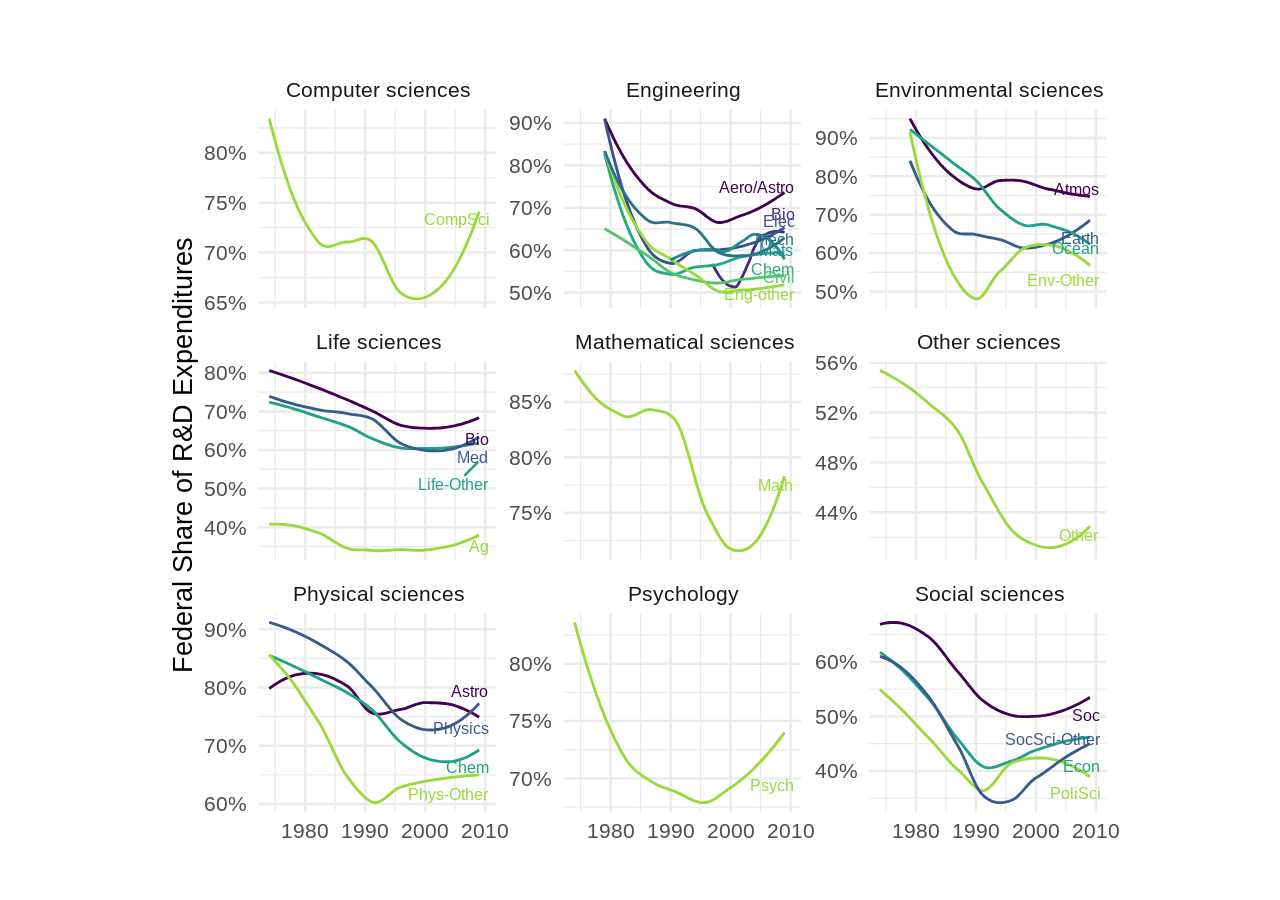
